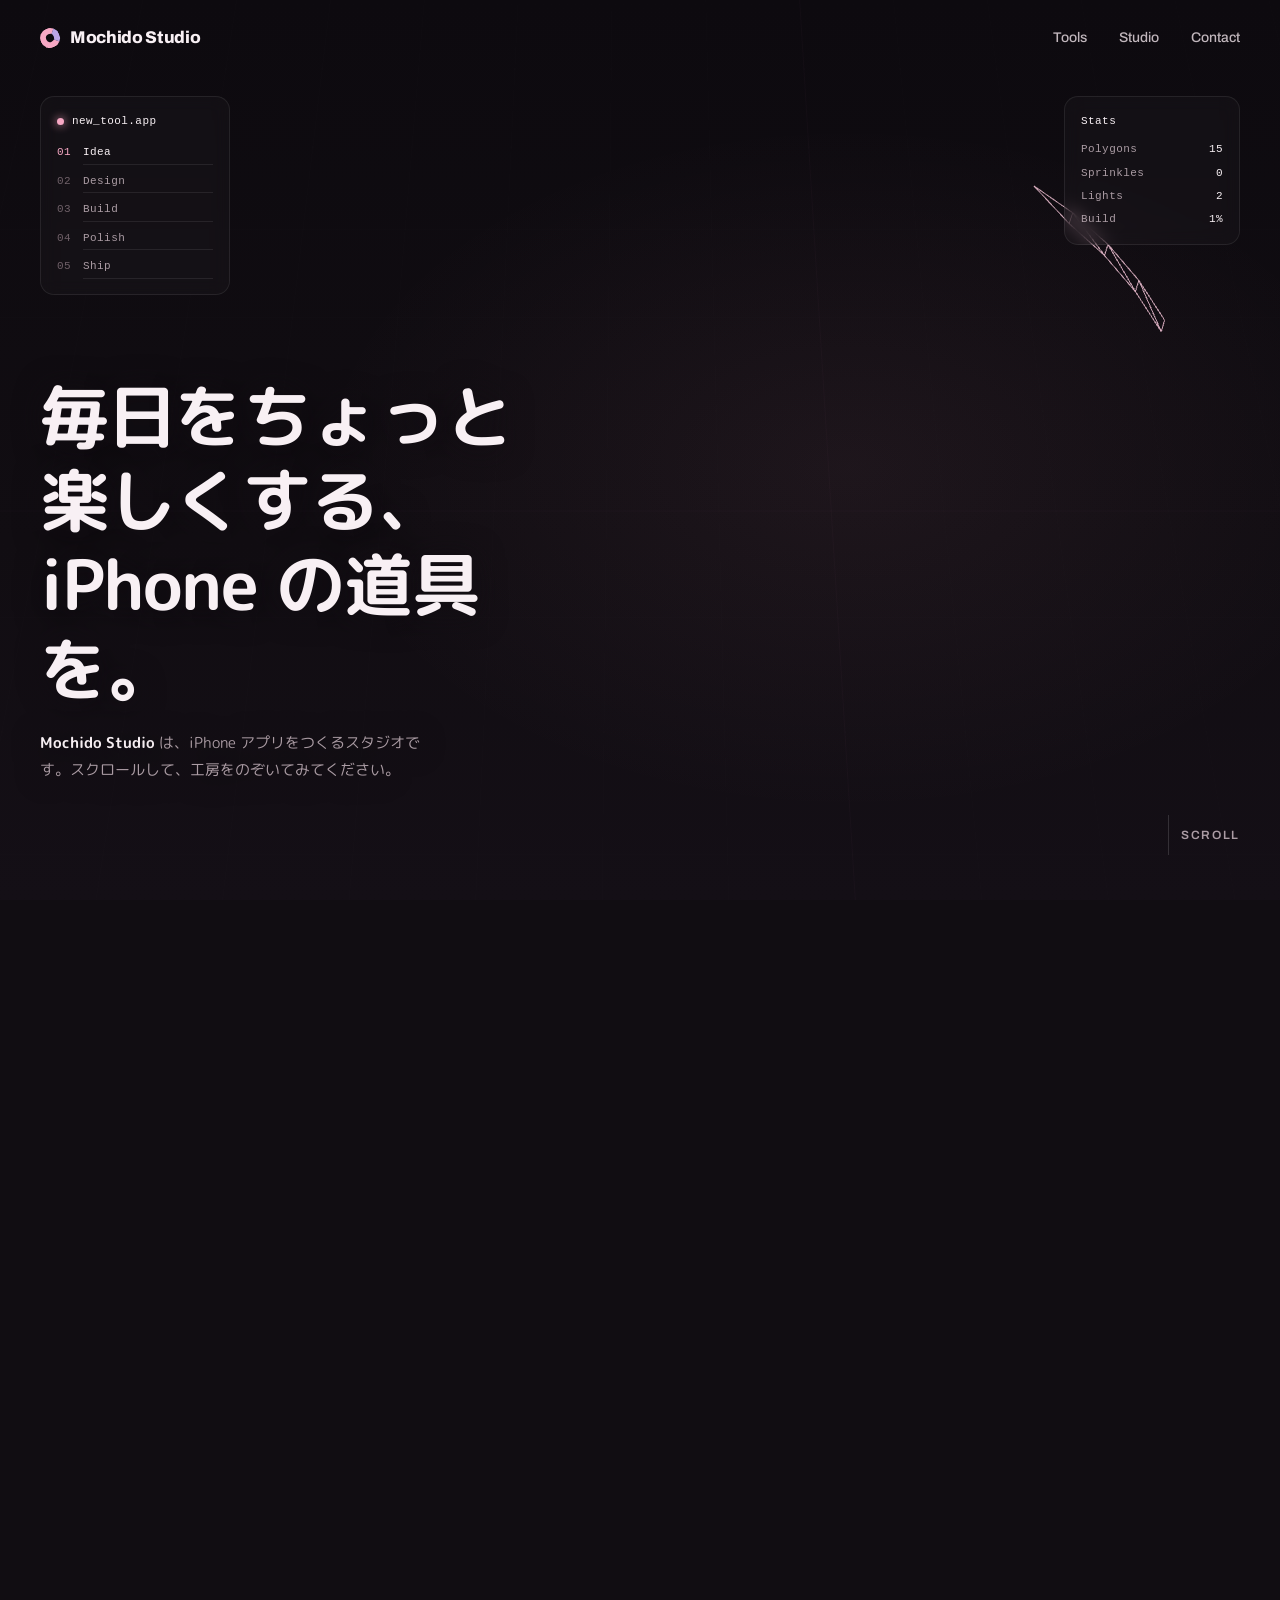
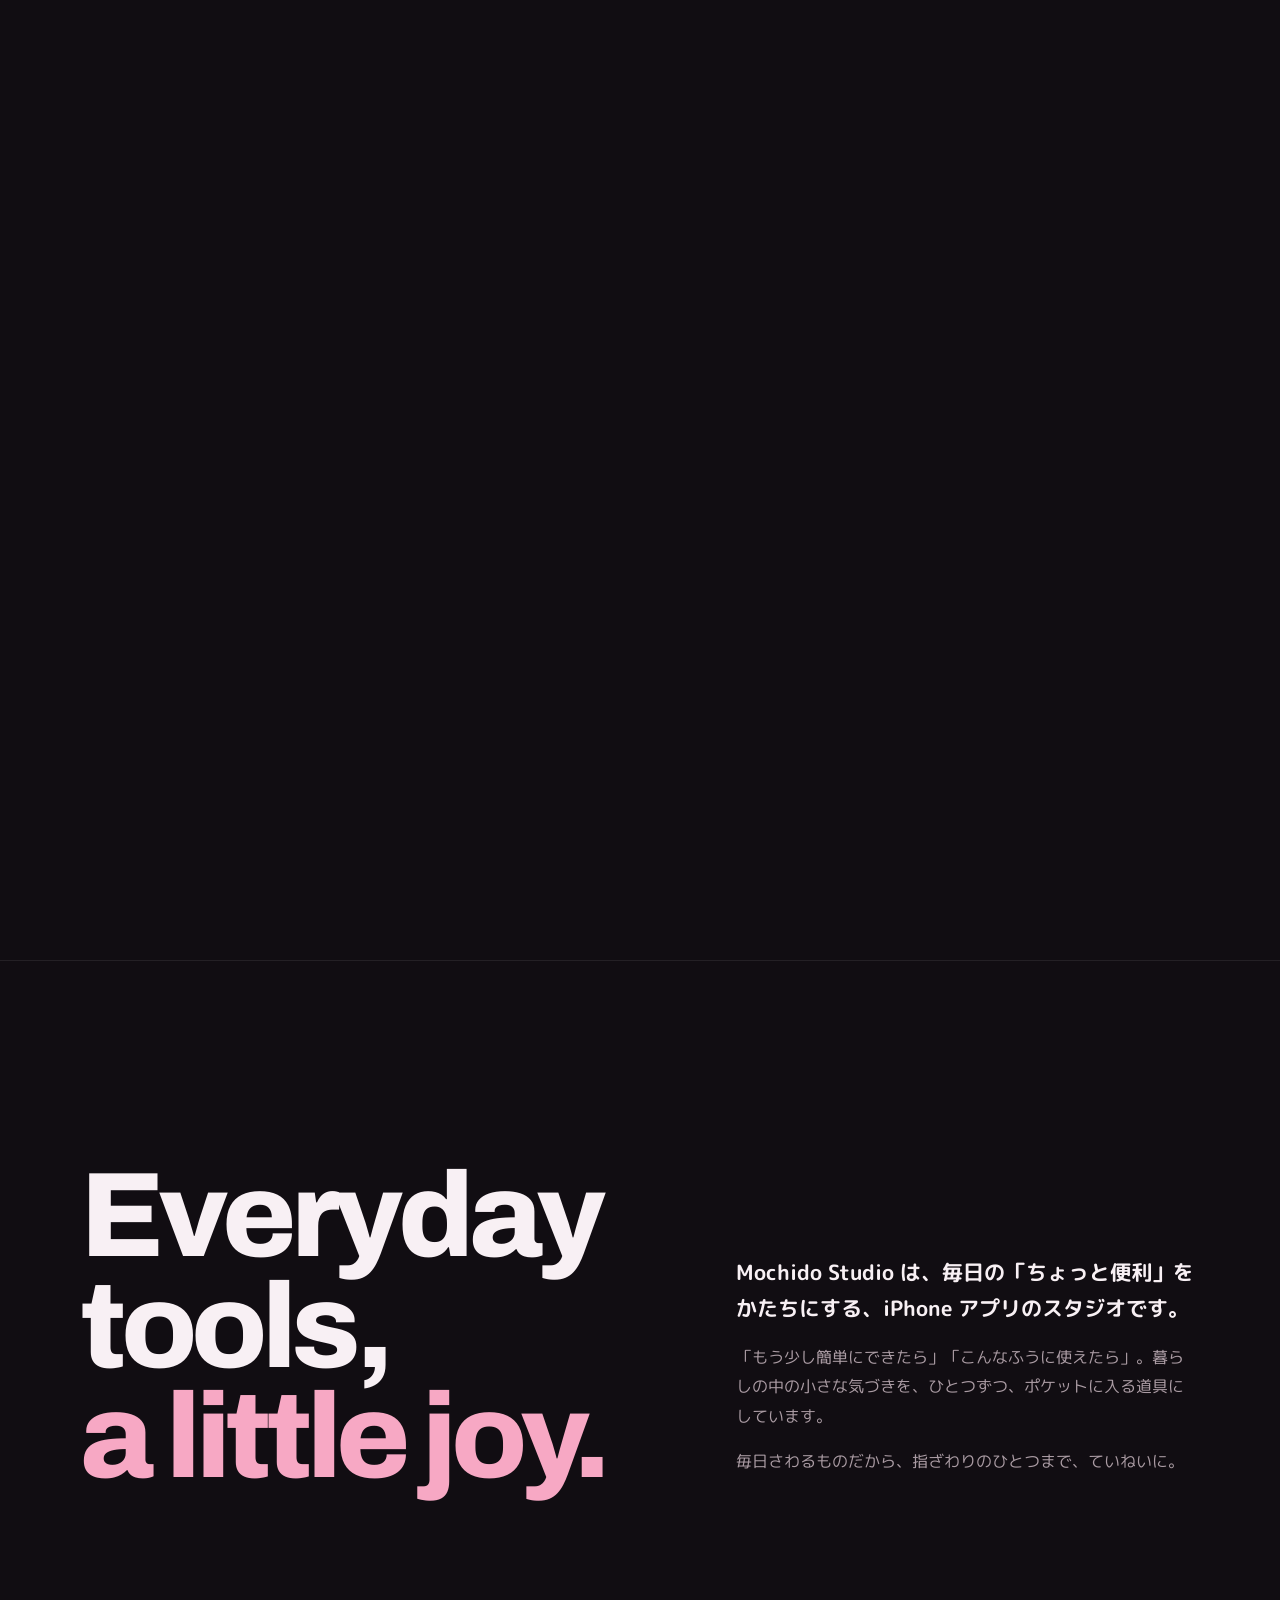
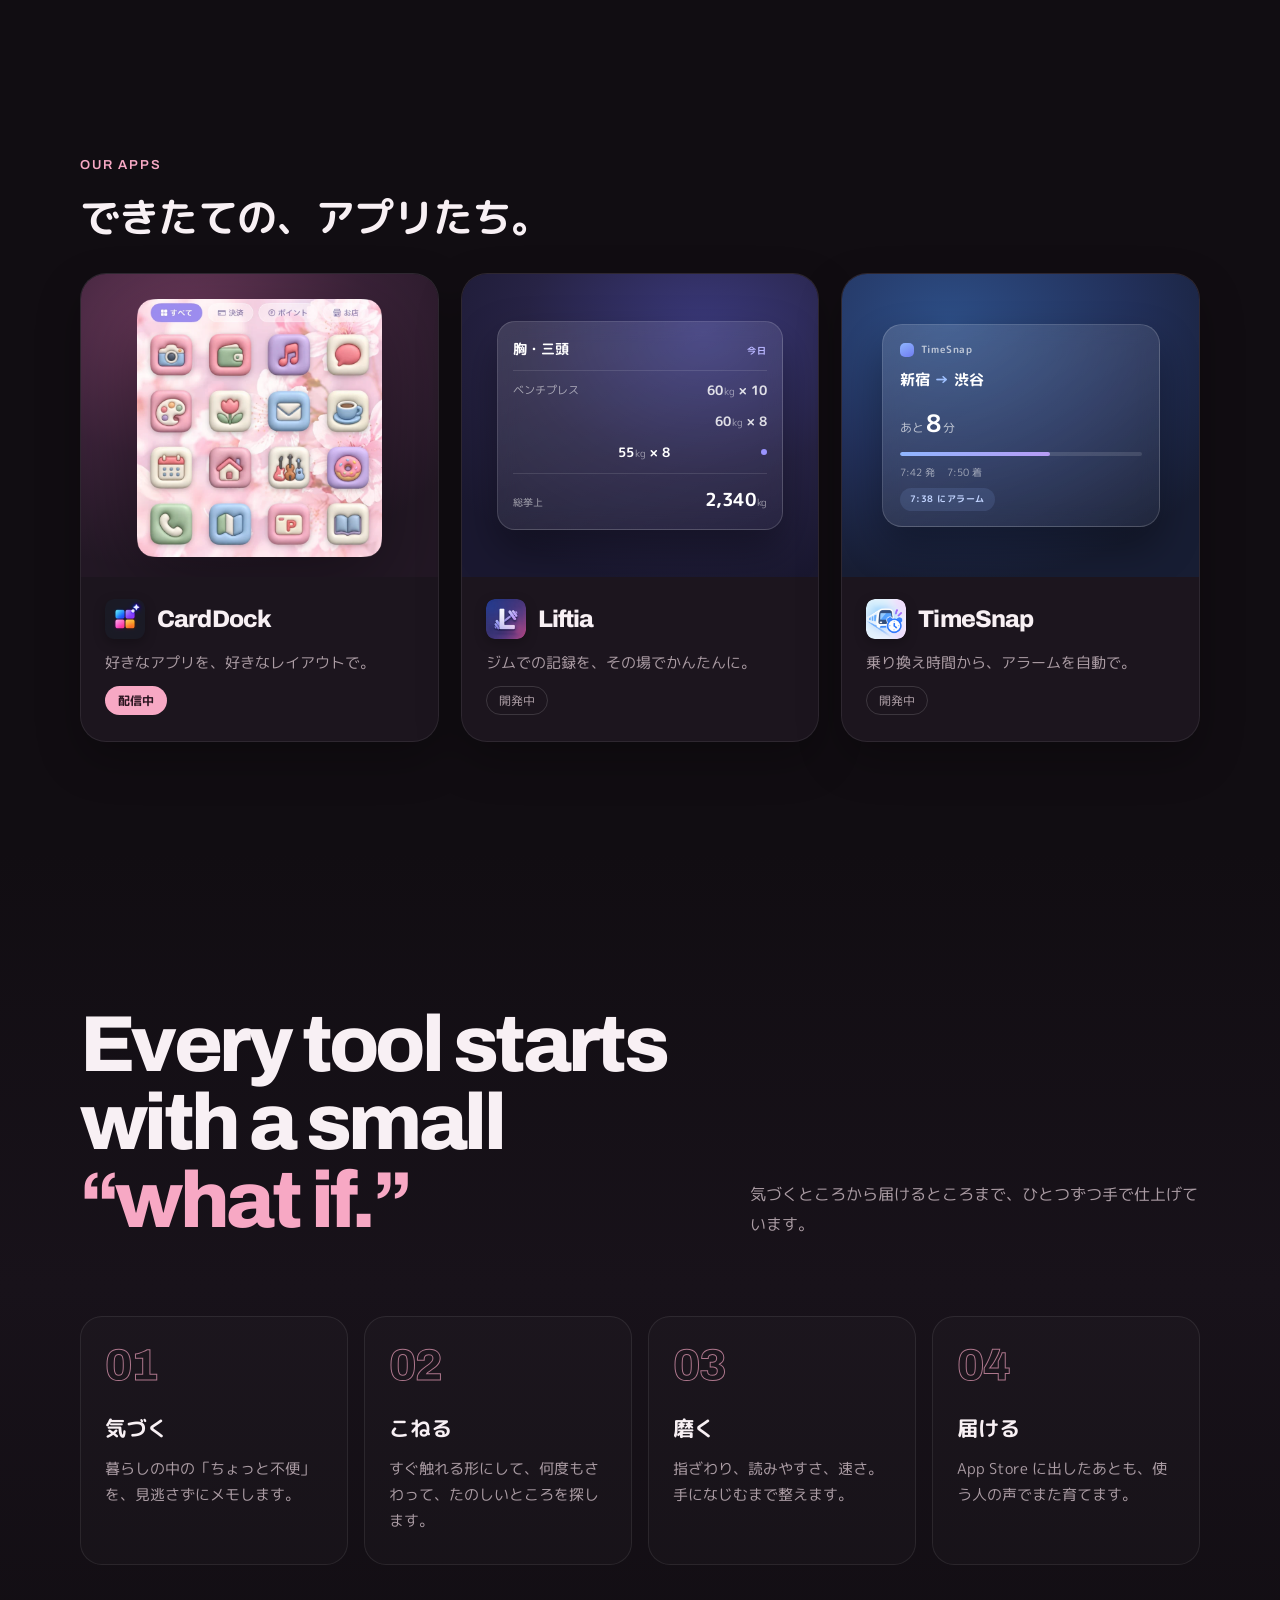
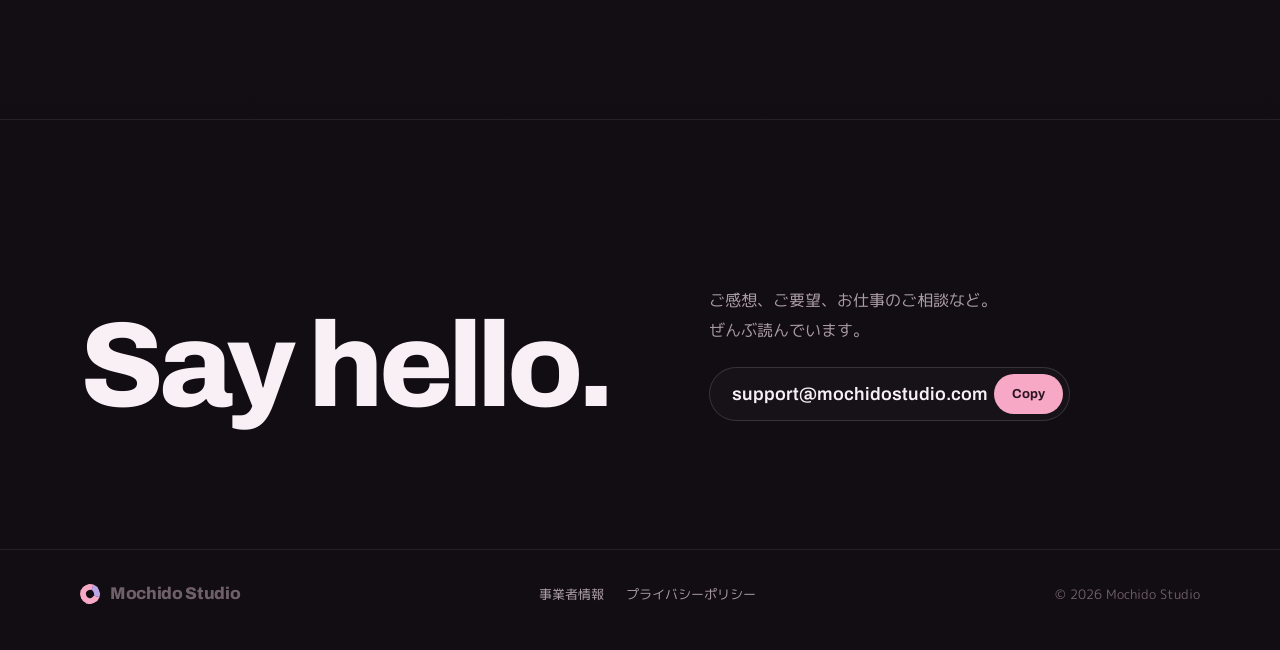
==== index.html @ 539525bc "見出しを Everyday tools, a little joy. に Co-Authored-By: Claude Opus 5.5 <noreply@anthropic.com>" ====
<!DOCTYPE html>
<html lang="ja">
<head>
<meta charset="utf-8">
<meta name="viewport" content="width=device-width, initial-scale=1, viewport-fit=cover">
<title>Mochido Studio — 毎日をちょっと楽しくする iPhone アプリ</title>
<meta name="description" content="Mochido Studio は、毎日をちょっと便利にする iPhone アプリをつくるスタジオです。">
<meta name="theme-color" content="#110d12">
<link rel="canonical" href="https://mochidostudio.com/">
<link rel="icon" href="/favicon.svg" type="image/svg+xml">
<link rel="icon" href="/favicon.ico" sizes="any">
<link rel="icon" href="/favicon-32.png" type="image/png" sizes="32x32">
<link rel="apple-touch-icon" href="/apple-touch-icon.png">
<meta property="og:type" content="website">
<meta property="og:site_name" content="Mochido Studio">
<meta property="og:locale" content="ja_JP">
<meta property="og:url" content="https://mochidostudio.com/">
<meta property="og:title" content="Mochido Studio">
<meta property="og:description" content="Mochido Studio は、毎日をちょっと便利にする iPhone アプリをつくるスタジオです。">
<meta property="og:image" content="https://mochidostudio.com/assets/og-mochido.jpg">
<meta property="og:image:width" content="1200">
<meta property="og:image:height" content="630">
<meta property="og:image:alt" content="Mochido Studio — iPhone 向けアプリケーションの開発および販売">
<meta name="twitter:card" content="summary_large_image">
<link rel="preconnect" href="https://fonts.googleapis.com">
<link rel="preconnect" href="https://fonts.gstatic.com" crossorigin>
<link rel="stylesheet" href="https://fonts.googleapis.com/css2?family=Archivo:wght@500;600;700;800;900&display=swap">
<link rel="stylesheet" href="/assets/home.css">
<script type="importmap">{ "imports": { "three": "/assets/vendor/three.module.min.js" } }</script>
</head>
<body class="home">
<a class="skip-link" href="#main">本文へスキップ</a>

<header class="site-header" id="top">
  <a class="brand" href="/"><i aria-hidden="true"></i>Mochido Studio</a>
  <nav aria-label="メインナビゲーション">
    <a href="#bench">Tools</a>
    <a href="#studio">Studio</a>
    <a href="#hello">Contact</a>
  </nav>
</header>

<main id="main">

<!-- スクロールでドーナツが出来上がっていく工房 -->
<section class="lab" aria-label="Mochido Studio の工房">
  <div class="lab-stage">
    <div class="lab-glow" aria-hidden="true"></div>
    <canvas class="lab-canvas" aria-hidden="true"></canvas>
    <div class="lab-fallback" aria-hidden="true"><span></span></div>

    <div class="hud hud-steps" aria-hidden="true">
      <p class="hud-file"><i></i>new_tool.app</p>
      <ol>
        <li><b>01</b><span>Idea</span><em></em></li>
        <li><b>02</b><span>Design</span><em></em></li>
        <li><b>03</b><span>Build</span><em></em></li>
        <li><b>04</b><span>Polish</span><em></em></li>
        <li><b>05</b><span>Ship</span><em></em></li>
      </ol>
    </div>

    <div class="hud hud-stats" aria-hidden="true">
      <p class="hud-title">Stats</p>
      <dl>
        <div><dt>Polygons</dt><dd data-stat="poly">0</dd></div>
        <div><dt>Sprinkles</dt><dd data-stat="spr">0</dd></div>
        <div><dt>Lights</dt><dd data-stat="lights">1</dd></div>
        <div><dt>Build</dt><dd data-stat="build">0%</dd></div>
      </dl>
    </div>
    <p class="lab-cue" aria-hidden="true"><i></i>Scroll</p>

    <div class="captions">
      <div class="cap cap-first is-on">
        <h1><span class="nb">毎日をちょっと</span><span class="nb">楽しくする、</span><span class="nb">iPhone の道具を。</span></h1>
        <p><strong>Mochido Studio</strong> は、iPhone アプリをつくるスタジオです。スクロールして、工房をのぞいてみてください。</p>
      </div>
      <p class="cap">ぜんぶ、<br>小さな思いつきから。</p>
      <p class="cap">かたちにして、</p>
      <p class="cap">色をのせて、</p>
      <p class="cap">さわって、<br>磨いて、</p>
      <div class="cap cap-last">
        <p>iPhone の、<br>毎日の道具に。</p>
        <div class="cap-actions">
          <a class="btn btn-primary" href="#bench">つくっているもの</a>
          <a class="btn btn-ghost" href="#studio">スタジオについて</a>
        </div>
      </div>
    </div>
  </div>
</section>

<section class="statement" id="studio" aria-labelledby="statement-title">
  <div class="wrap statement-grid">
    <h2 class="display" id="statement-title">Everyday tools,<br><em>a little joy.</em></h2>
    <div class="statement-copy">
      <p class="lede">Mochido Studio は、毎日の「ちょっと便利」をかたちにする、iPhone アプリのスタジオです。</p>
      <p>「もう少し簡単にできたら」「こんなふうに使えたら」。暮らしの中の小さな気づきを、ひとつずつ、ポケットに入る道具にしています。</p>
      <p>毎日さわるものだから、指ざわりのひとつまで、ていねいに。</p>
    </div>
  </div>
</section>

<section class="bench" id="bench" aria-labelledby="bench-title">
  <div class="wrap">
    <div class="section-head">
      <p class="kicker">Our apps</p>
      <h2 id="bench-title">できたての、アプリたち。</h2>
    </div>
  </div>
  <div class="app-rail">
    <article class="app-card is-carddock">
      <div class="app-art" aria-hidden="true"><div class="art-in">
        <img class="art-shot" src="/assets/carddock-widget.webp" width="720" height="756" alt="" loading="lazy" decoding="async">
      </div></div>
      <div class="app-meta">
        <h3 class="app-id"><img src="/assets/icons/carddock.png" width="40" height="40" alt="" class="app-mark" loading="lazy"><a href="/carddock/">CardDock</a></h3>
        <p>好きなアプリを、好きなレイアウトで。</p>
        <span class="app-status st-live">配信中</span>
      </div>
      <span class="app-peek" aria-hidden="true">View app ↗</span>
    </article>
    <article class="app-card is-liftia">
      <div class="app-art" aria-hidden="true"><div class="art-in">
        <div class="mock mock-log">
          <span class="lg-head"><b>胸・三頭</b><em>今日</em></span>
          <span class="lg-row"><i>ベンチプレス</i><b>60<small>kg</small> × 10</b></span>
          <span class="lg-row"><i>　</i><b>60<small>kg</small> × 8</b></span>
          <span class="lg-row is-now"><i>　</i><b>55<small>kg</small> × 8</b></span>
          <span class="lg-foot"><em>総挙上</em><b>2,340<small>kg</small></b></span>
        </div>
      </div></div>
      <div class="app-meta">
        <h3 class="app-id"><img src="/assets/icons/liftia.png" width="40" height="40" alt="" class="app-mark" loading="lazy">Liftia</h3>
        <p>ジムでの記録を、その場でかんたんに。</p>
        <span class="app-status">開発中</span>
      </div>
    </article>
    <article class="app-card is-timesnap">
      <div class="app-art" aria-hidden="true"><div class="art-in">
        <div class="mock mock-transit">
          <span class="sn-top"><i></i>TimeSnap</span>
          <span class="sn-route">新宿<em>→</em>渋谷</span>
          <span class="sn-eta">あと<strong>8</strong>分</span>
          <span class="sn-bar"><i></i></span>
          <span class="sn-foot"><em>7:42 発</em><em>7:50 着</em></span>
          <span class="sn-alarm">7:38 にアラーム</span>
        </div>
      </div></div>
      <div class="app-meta">
        <h3 class="app-id"><img src="/assets/icons/timesnap.png" width="40" height="40" alt="" class="app-mark" loading="lazy">TimeSnap</h3>
        <p>乗り換え時間から、アラームを自動で。</p>
        <span class="app-status">開発中</span>
      </div>
    </article>
  </div>
</section>

<section class="process" aria-labelledby="process-title">
  <div class="wrap">
    <div class="process-head">
      <h2 class="display display-sm" id="process-title">Every tool starts<br>with a small <em>“what if.”</em></h2>
      <p>気づくところから届けるところまで、ひとつずつ手で仕上げています。</p>
    </div>
    <ol class="steps">
      <li><b>01</b><h3>気づく</h3><p>暮らしの中の「ちょっと不便」を、見逃さずにメモします。</p></li>
      <li><b>02</b><h3>こねる</h3><p>すぐ触れる形にして、何度もさわって、たのしいところを探します。</p></li>
      <li><b>03</b><h3>磨く</h3><p>指ざわり、読みやすさ、速さ。手になじむまで整えます。</p></li>
      <li><b>04</b><h3>届ける</h3><p>App Store に出したあとも、使う人の声でまた育てます。</p></li>
    </ol>
  </div>
</section>

<section class="hello" id="hello" aria-labelledby="hello-title">
  <div class="wrap hello-grid">
    <h2 class="display" id="hello-title">Say hello.</h2>
    <div class="hello-copy">
      <p>ご感想、ご要望、お仕事のご相談など。<br>ぜんぶ読んでいます。</p>
      <div class="mail">
        <a href="mailto:support@mochidostudio.com">support@mochidostudio.com</a>
        <button type="button" class="copy" data-copy="support@mochidostudio.com">Copy</button>
      </div>
    </div>
  </div>
</section>

</main>

<footer class="site-footer">
  <div class="wrap footer-row">
    <a class="brand" href="/"><i aria-hidden="true"></i>Mochido Studio</a>
    <div class="footer-links"><a href="/business/">事業者情報</a><a href="/privacy.html">プライバシーポリシー</a></div>
    <p>&copy; 2026 Mochido Studio</p>
  </div>
</footer>

<script type="module" src="/assets/home.js"></script>
<script>
document.querySelectorAll('[data-copy]').forEach(function (b) {
  b.addEventListener('click', function () {
    var t = b.getAttribute('data-copy');
    (navigator.clipboard ? navigator.clipboard.writeText(t) : Promise.reject()).then(function () {
      b.textContent = 'Copied'; setTimeout(function () { b.textContent = 'Copy'; }, 1600);
    }, function () {});
  });
});
(function () {
  var h = document.querySelector('.site-header');
  var on = function () { h.classList.toggle('is-scrolled', window.scrollY > 24); };
  window.addEventListener('scroll', on, { passive: true }); on();
})();
</script>
</body>
</html>
---- assets/home.css ----
@font-face { font-family: "M PLUS Rounded 1c"; src: url("/assets/fonts/RoundedMplus1c-Regular.woff2") format("woff2"); font-weight: 400; font-display: swap; }
@font-face { font-family: "M PLUS Rounded 1c"; src: url("/assets/fonts/RoundedMplus1c-Bold.woff2") format("woff2"); font-weight: 700; font-display: swap; }

:root {
  color-scheme: dark;
  --bg: #110d12; --bg-2: #18121a; --ink: #f8f0f4; --sub: #ab9ca4; --dim: #6f6068;
  --line: #ffffff14; --line-2: #ffffff24;
  --pink: #f7a8c4; --pink-ink: #2a1520; --lilac: #bba5e6; --butter: #ffd98a; --mint: #9fe0c8;
  --en: "Archivo", "M PLUS Rounded 1c", system-ui, sans-serif;
  --jp: "M PLUS Rounded 1c", -apple-system, "Hiragino Sans", sans-serif;
  --mono: ui-monospace, "SF Mono", Menlo, monospace;
  --gutter: clamp(16px, 4vw, 40px);
}
* { box-sizing: border-box; }
html { -webkit-text-size-adjust: 100%; }
body { margin: 0; background: var(--bg); color: var(--ink); font-family: var(--jp); font-size: 16px; line-height: 1.85; overflow-x: hidden; }
img { display: block; max-width: 100%; height: auto; }
a { color: inherit; }
::selection { background: var(--pink); color: var(--pink-ink); }
.wrap { max-width: 1200px; margin-inline: auto; padding-inline: var(--gutter); }
.skip-link { position: absolute; left: 12px; top: 8px; z-index: 50; padding: 8px 16px; background: var(--ink); color: var(--bg); transform: translateY(-200%); }
.skip-link:focus { transform: none; }

/* ---------- header ---------- */
.site-header { position: fixed; inset: 0 0 auto; z-index: 20; display: flex; align-items: center; justify-content: space-between; padding: 22px var(--gutter); transition: background .3s, backdrop-filter .3s, border-color .3s; border-bottom: 1px solid transparent; }
.site-header.is-scrolled { background: #110d12b8; -webkit-backdrop-filter: blur(14px) saturate(1.3); backdrop-filter: blur(14px) saturate(1.3); border-color: var(--line); padding-block: 14px; }
.brand { display: inline-flex; align-items: center; gap: 10px; font-family: var(--en); font-weight: 800; font-size: 17px; letter-spacing: -.02em; text-decoration: none; }
.brand i { width: 20px; height: 20px; border-radius: 50%; border: 6px solid var(--pink); border-right-color: var(--lilac); transform: rotate(-25deg); }
.site-header nav { display: flex; gap: clamp(18px, 3vw, 32px); font-family: var(--en); font-size: 14px; font-weight: 500; }
.site-header nav a { text-decoration: none; color: #e9dde3; opacity: .82; transition: opacity .2s; }
.site-header nav a:hover { opacity: 1; }

/* ---------- lab (scroll story) ---------- */
.lab { position: relative; height: 640vh; }
.lab-stage { position: sticky; top: 0; height: 100vh; height: 100svh; overflow: hidden; }
.lab-glow { position: absolute; inset: 0; background:
  radial-gradient(60% 55% at var(--gx, 62%) var(--gy, 52%), rgb(247 168 196 / calc(.06 + var(--glow, 0) * .16)), transparent 70%),
  radial-gradient(40% 40% at 80% 20%, rgb(187 165 230 / calc(var(--glow, 0) * .12)), transparent 70%),
  linear-gradient(180deg, #0d0a0f 0%, var(--bg) 60%, #140f16 100%); }
.lab-canvas { position: absolute; inset: 0; width: 100%; height: 100%; display: block; }
.lab-fallback { display: none; }
.no-webgl .lab-canvas { display: none; }
.no-webgl .lab-fallback { display: grid; place-items: center; position: absolute; inset: 0; }
.no-webgl .lab-fallback span { width: min(46vw, 320px); aspect-ratio: 1; border-radius: 50%; border: min(13vw, 92px) solid var(--pink); box-shadow: inset 0 0 0 2px #fff3, 0 30px 80px #f7a8c433; }

.hud { position: absolute; z-index: 3; font-family: var(--mono); font-size: 11px; letter-spacing: .04em; color: var(--sub); pointer-events: none; }
.hud-steps { top: 96px; left: var(--gutter); width: 190px; padding: 14px 16px; border: 1px solid var(--line); border-radius: 14px; background: #ffffff06; -webkit-backdrop-filter: blur(8px); backdrop-filter: blur(8px); }
.hud-file { margin: 0 0 10px; color: var(--ink); display: flex; align-items: center; gap: 8px; }
.hud-file i { width: 7px; height: 7px; border-radius: 50%; background: var(--pink); box-shadow: 0 0 10px var(--pink); animation: blink 2.4s infinite; }
@keyframes blink { 50% { opacity: .35; } }
.hud-steps ol { list-style: none; margin: 0; padding: 0; display: grid; gap: 4px; }
.hud-steps li { position: relative; display: grid; grid-template-columns: 26px 1fr; padding: 3px 0 5px; line-height: 1.5; transition: color .3s; }
.hud-steps li b { font-weight: 500; color: var(--dim); transition: color .3s; }
.hud-steps li em { position: absolute; left: 26px; right: 0; bottom: 1px; height: 1px; background: var(--line); overflow: hidden; }
.hud-steps li em::after { content: ""; position: absolute; inset: 0; background: var(--pink); transform-origin: left; transform: scaleX(var(--fill, 0)); }
.hud-steps li.is-on { color: var(--ink); }
.hud-steps li.is-on b { color: var(--pink); }
.hud-steps li.is-done { color: #d9ccd3; }
.hud-stats { top: 96px; right: var(--gutter); width: 176px; padding: 14px 16px; border: 1px solid var(--line); border-radius: 14px; background: #ffffff06; -webkit-backdrop-filter: blur(8px); backdrop-filter: blur(8px); }
.hud-title { margin: 0 0 8px; color: var(--ink); }
.hud-stats dl { margin: 0; display: grid; gap: 3px; }
.hud-stats dl div { display: flex; justify-content: space-between; }
.hud-stats dd { margin: 0; color: var(--ink); font-variant-numeric: tabular-nums; }

.lab-intro { position: absolute; z-index: 3; left: var(--gutter); bottom: clamp(24px, 5vh, 48px); max-width: 360px; margin: 0; color: var(--sub); font-size: 15px; line-height: 1.8; opacity: var(--intro, 1); transform: translateY(calc((1 - var(--intro, 1)) * 12px)); }
.lab-intro p { margin: 0; }
.lab-intro strong { color: var(--ink); font-weight: 700; }
.lab-cue { position: absolute; z-index: 3; right: var(--gutter); bottom: clamp(24px, 5vh, 48px); margin: 0; display: flex; align-items: center; gap: 12px; font-family: var(--en); font-size: 12px; font-weight: 600; letter-spacing: .14em; text-transform: uppercase; color: var(--sub); opacity: var(--intro, 1); }
.lab-cue i { position: relative; width: 1px; height: 40px; background: var(--line-2); overflow: hidden; }
.lab-cue i::after { content: ""; position: absolute; left: 0; top: -40%; width: 1px; height: 40%; background: var(--pink); animation: cue 1.8s ease-in-out infinite; }
@keyframes cue { to { top: 100%; } }

.captions { position: absolute; z-index: 3; left: var(--gutter); bottom: clamp(56px, 13vh, 130px); width: min(620px, calc(100% - 2 * var(--gutter))); pointer-events: none; }
.cap { position: absolute; left: 0; bottom: 0; margin: 0; font-weight: 700; font-size: clamp(34px, 5.4vw, 72px); line-height: 1.22; letter-spacing: -.02em; text-shadow: 0 2px 30px #110d12; opacity: 0; transform: translateY(26px); transition: opacity .55s ease, transform .7s cubic-bezier(.2, .8, .2, 1); }
.cap.is-on { opacity: 1; transform: none; }
.cap-last { pointer-events: auto; }
.cap-first { max-width: 560px; }
.cap-first h1 { margin: 0 0 18px; font-size: inherit; line-height: inherit; letter-spacing: inherit; }
.cap-first .nb { display: inline-block; }
.cap-first p { margin: 0; max-width: 400px; font-size: 15px; font-weight: 400; line-height: 1.8; letter-spacing: 0; color: var(--sub); }
.cap-first p strong { color: var(--ink); }
.cap-last p { margin: 0; background: linear-gradient(100deg, #fff 10%, var(--pink) 55%, var(--lilac) 95%); -webkit-background-clip: text; background-clip: text; color: transparent; text-shadow: none; }
.cap-actions { display: flex; flex-wrap: wrap; gap: 12px; margin-top: 26px; }
.cap:not(.is-on) .cap-actions { visibility: hidden; transition: visibility 0s .5s; }

.btn { display: inline-flex; align-items: center; justify-content: center; min-height: 48px; padding: 12px 24px; border-radius: 999px; font-size: 15px; font-weight: 700; text-decoration: none; text-shadow: none; transition: transform .2s, box-shadow .2s, background .2s; }
.btn:hover { transform: translateY(-2px); }
.btn-primary { background: var(--pink); color: var(--pink-ink); box-shadow: 0 10px 30px #f7a8c433; }
.btn-ghost { border: 1px solid var(--line-2); color: var(--ink); background: #ffffff08; }
.btn-ghost:hover { background: #ffffff12; }

/* ---------- sections ---------- */
.kicker { margin: 0 0 14px; font-family: var(--en); font-size: 13px; font-weight: 600; letter-spacing: .14em; text-transform: uppercase; color: var(--pink); }
.display { margin: 0; font-family: var(--en); font-weight: 800; font-size: clamp(54px, 9.4vw, 140px); line-height: .92; letter-spacing: -.045em; }
.display em { font-style: normal; color: var(--pink); }
.display-sm { font-size: clamp(40px, 6.2vw, 88px); line-height: .98; }

.statement { padding: clamp(110px, 16vw, 200px) 0 clamp(90px, 12vw, 150px); border-top: 1px solid var(--line); }
.statement-grid { display: grid; grid-template-columns: 1.25fr 1fr; gap: clamp(32px, 6vw, 80px); align-items: end; }
.statement-copy { color: var(--sub); font-size: 16px; }
.statement-copy p { margin: 0 0 16px; }
.statement-copy .lede { color: var(--ink); font-size: clamp(18px, 1.7vw, 21px); font-weight: 700; line-height: 1.7; }

.bench { padding: clamp(60px, 9vw, 110px) 0; }
.section-head { margin-bottom: 30px; }
.section-head h2 { margin: 0; font-size: clamp(26px, 3.2vw, 40px); line-height: 1.3; letter-spacing: -.02em; }

.app-rail { max-width: 1200px; margin-inline: auto; padding-left: var(--gutter); padding-right: var(--gutter); display: grid; grid-template-columns: repeat(3, 1fr); gap: 22px; }
.app-card { position: relative; display: flex; flex-direction: column; overflow: hidden; background: #1c151e; border: 1px solid var(--line); border-radius: 26px; box-shadow: 0 18px 44px #00000040; transition: transform .25s cubic-bezier(.22, .7, .2, 1), border-color .25s, box-shadow .25s; }
.app-card:has(a):hover { transform: translateY(-4px); border-color: #f7a8c455; box-shadow: 0 26px 58px #00000059; }
.app-card:focus-within { outline: 3px solid var(--pink); outline-offset: -3px; }
.app-art { position: relative; aspect-ratio: 4 / 3.4; overflow: hidden; }
.art-in { position: absolute; inset: 0; display: grid; place-items: center; transition: transform .3s cubic-bezier(.22, .7, .2, 1); }
.app-card:has(a):hover .art-in { transform: scale(1.03); }
.art-shot { width: auto; height: 84%; max-width: 82%; object-fit: contain; filter: drop-shadow(0 20px 38px #00000059); }
.is-carddock .app-art { background: radial-gradient(92% 82% at 30% 16%, #6d3a5c 0%, #3a2238 56%, #231825 100%); }
.is-liftia .app-art { background: radial-gradient(90% 84% at 68% 20%, #3b3a7d 0%, #272345 56%, #1a1830 100%); }
.is-timesnap .app-art { background: radial-gradient(92% 86% at 30% 16%, #2d4e86 0%, #22305a 56%, #171d33 100%); }
.app-meta { display: flex; flex-direction: column; align-items: flex-start; gap: 10px; flex: 1; padding: 22px 24px 26px; }
.app-id { display: flex; align-items: center; gap: 12px; margin: 0; font-family: var(--en); font-size: 24px; font-weight: 800; letter-spacing: -.035em; line-height: 1.2; }
.app-id a { color: inherit; text-decoration: none; }
.app-id a::after { content: ""; position: absolute; inset: 0; z-index: 3; }
.app-id a:focus-visible { outline: none; }
.app-mark { width: 40px; height: 40px; flex: none; border-radius: 22.37%; box-shadow: 0 4px 12px #00000040; }
.app-meta > p { margin: 0; flex: 1; color: var(--sub); font-size: 15px; line-height: 1.8; }
.app-status { padding: 4px 12px; border-radius: 999px; border: 1px solid var(--line-2); font-size: 12px; color: var(--sub); line-height: 1.6; }
.app-status.st-live { background: var(--pink); color: var(--pink-ink); border-color: transparent; font-weight: 700; }
.app-peek { position: absolute; top: 14px; right: 14px; z-index: 4; pointer-events: none; padding: 5px 11px; border-radius: 99px; font: 700 11px var(--en); letter-spacing: .03em; color: #fff; background: #ffffff1f; border: 1px solid #ffffff2e; -webkit-backdrop-filter: blur(10px); backdrop-filter: blur(10px); opacity: 0; transform: translateY(-4px); transition: opacity .22s, transform .22s; }
.app-card:hover .app-peek, .app-card:focus-within .app-peek { opacity: 1; transform: none; }
.mock-log { width: 80%; padding: 14px 15px 13px; border-radius: 18px; display: grid; gap: 7px; background: linear-gradient(155deg, #ffffff20, #ffffff09); border: 1px solid #ffffff26; box-shadow: 0 20px 42px #00000059; -webkit-backdrop-filter: blur(10px); backdrop-filter: blur(10px); }
.lg-head { display: flex; align-items: baseline; justify-content: space-between; gap: 8px; padding-bottom: 8px; border-bottom: 1px solid #ffffff1c; }
.lg-head b { font-size: 14px; color: #fff; }
.lg-head em { font-style: normal; font-size: 9px; font-weight: 700; letter-spacing: .1em; color: #b9b6ff; }
.lg-row { display: flex; align-items: center; justify-content: space-between; gap: 10px; }
.lg-row i { font-style: normal; font-size: 11px; color: #ffffff8f; white-space: nowrap; }
.lg-row b { font-size: 13px; color: #ffffffd6; }
.lg-row small, .lg-foot small { font-size: 10px; font-weight: 400; color: #ffffff87; margin-left: 1px; }
.lg-row.is-now b { color: #fff; }
.lg-row.is-now::after { content: ""; width: 6px; height: 6px; border-radius: 50%; background: #9a94ff; flex: none; margin-left: -4px; }
.lg-foot { display: flex; align-items: baseline; justify-content: space-between; gap: 8px; margin-top: 2px; padding-top: 9px; border-top: 1px solid #ffffff1c; }
.lg-foot em { font-style: normal; font-size: 10px; color: #ffffff8f; }
.lg-foot b { font-size: 18px; color: #fff; letter-spacing: -.035em; }
.mock-transit { width: 78%; padding: 15px 17px; border-radius: 20px; display: grid; gap: 7px; justify-items: start; background: linear-gradient(150deg, #ffffff24, #ffffff0b); border: 1px solid #ffffff28; box-shadow: 0 20px 42px #00000055; -webkit-backdrop-filter: blur(10px); backdrop-filter: blur(10px); }
.sn-top { display: flex; align-items: center; gap: 7px; font-size: 10px; font-weight: 700; letter-spacing: .08em; color: #ffffffa3; }
.sn-top i { width: 14px; height: 14px; border-radius: 5px; background: linear-gradient(150deg, #8fb6ff, #6f7cf0); }
.sn-route { font-size: 15px; font-weight: 700; color: #fff; }
.sn-route em { font-style: normal; color: #9fc0ff; margin-inline: .3em; }
.sn-eta { font-size: 12px; color: #ffffffab; }
.sn-eta strong { font-size: 24px; letter-spacing: -.045em; color: #fff; margin-inline: .12em; }
.sn-bar { width: 100%; height: 4px; border-radius: 99px; background: #ffffff1f; overflow: hidden; }
.sn-bar i { display: block; width: 62%; height: 100%; border-radius: 99px; background: linear-gradient(90deg, #8fb6ff, #b79cf5); }
.sn-foot { display: flex; gap: 12px; }
.sn-foot em { font-style: normal; font-size: 10px; color: #ffffff8c; }
.sn-alarm { font-size: 9px; font-weight: 700; letter-spacing: .06em; color: #c2d4ff; background: #8fb6ff22; border-radius: 99px; padding: 3px 10px; }

.process { padding: clamp(90px, 12vw, 160px) 0; background: linear-gradient(180deg, var(--bg) 0%, var(--bg-2) 50%, var(--bg) 100%); }
.process-head { display: grid; grid-template-columns: 1.4fr 1fr; gap: 40px; align-items: end; margin-bottom: clamp(48px, 6vw, 80px); }
.process-head p { margin: 0; color: var(--sub); }
.steps { list-style: none; margin: 0; padding: 0; display: grid; grid-template-columns: repeat(4, 1fr); gap: 16px; }
.steps li { padding: 26px 24px 30px; border: 1px solid var(--line); border-radius: 22px; background: #ffffff05; transition: border-color .3s, transform .3s; }
.steps li:hover { border-color: #f7a8c455; transform: translateY(-4px); }
.steps b { display: block; font-family: var(--en); font-weight: 800; font-size: 44px; line-height: 1; letter-spacing: -.04em; color: transparent; -webkit-text-stroke: 1px #f7a8c4aa; }
.steps h3 { margin: 22px 0 8px; font-size: 21px; }
.steps p { margin: 0; color: var(--sub); font-size: 14.5px; line-height: 1.8; }

.hello { padding: clamp(100px, 13vw, 170px) 0 clamp(80px, 10vw, 130px); border-top: 1px solid var(--line); }
.hello-grid { display: grid; grid-template-columns: 1.2fr 1fr; gap: 40px; align-items: end; }
.hello-copy p { margin: 0 0 22px; color: var(--sub); }
.mail { display: inline-flex; align-items: center; gap: 6px; padding: 6px 6px 6px 22px; border: 1px solid var(--line-2); border-radius: 999px; background: #ffffff06; max-width: 100%; }
.mail a { font-family: var(--en); font-weight: 600; font-size: clamp(15px, 1.6vw, 18px); text-decoration: none; overflow-wrap: anywhere; }
.mail a:hover { color: var(--pink); }
.copy { flex-shrink: 0; min-height: 40px; padding: 0 18px; border: 0; border-radius: 999px; background: var(--pink); color: var(--pink-ink); font: 700 13px var(--en); cursor: pointer; }

.site-footer { border-top: 1px solid var(--line); padding: 28px 0 40px; color: var(--dim); font-size: 13px; }
.footer-row { display: flex; align-items: center; justify-content: space-between; gap: 18px; flex-wrap: wrap; }
.footer-row p { margin: 0; }
.footer-links { display: flex; gap: 22px; }
.footer-links a { color: var(--sub); text-decoration: none; }
.footer-links a:hover { color: var(--ink); }

/* ---------- small screens ---------- */
@media (max-width: 900px) {
  .statement-grid, .process-head, .hello-grid { grid-template-columns: 1fr; }
  .steps { grid-template-columns: 1fr 1fr; }
  .hud-stats { display: none; }
  .app-rail { display: flex; gap: 14px; overflow-x: auto; scroll-snap-type: x mandatory; scroll-padding-inline: var(--gutter); padding-bottom: 6px; scrollbar-width: none; }
  .app-rail::-webkit-scrollbar { display: none; }
  .app-card { flex: 0 0 min(340px, 82%); scroll-snap-align: start; }
}
@media (max-width: 640px) {
  .site-header nav { gap: 16px; font-size: 13px; }
  .hud-steps { top: 74px; width: auto; right: var(--gutter); padding: 10px 12px; }
  .hud-file { margin-bottom: 8px; }
  .hud-steps ol { grid-template-columns: repeat(5, 1fr); gap: 6px; }
  .hud-steps li { grid-template-columns: 1fr; padding-bottom: 6px; }
  .hud-steps li span { display: none; }
  .hud-steps li em { left: 0; }
  .captions { bottom: 92px; }
  .cap { font-size: clamp(30px, 9vw, 44px); }
  .cap-first p { font-size: 13.5px; padding-right: 72px; }
  .steps { grid-template-columns: 1fr; }
}
@media (prefers-reduced-motion: reduce) {
  .cap, .btn, .tool-icon, .steps li { transition: none; }
  .lab-cue i::after, .hud-file i { animation: none; }
}
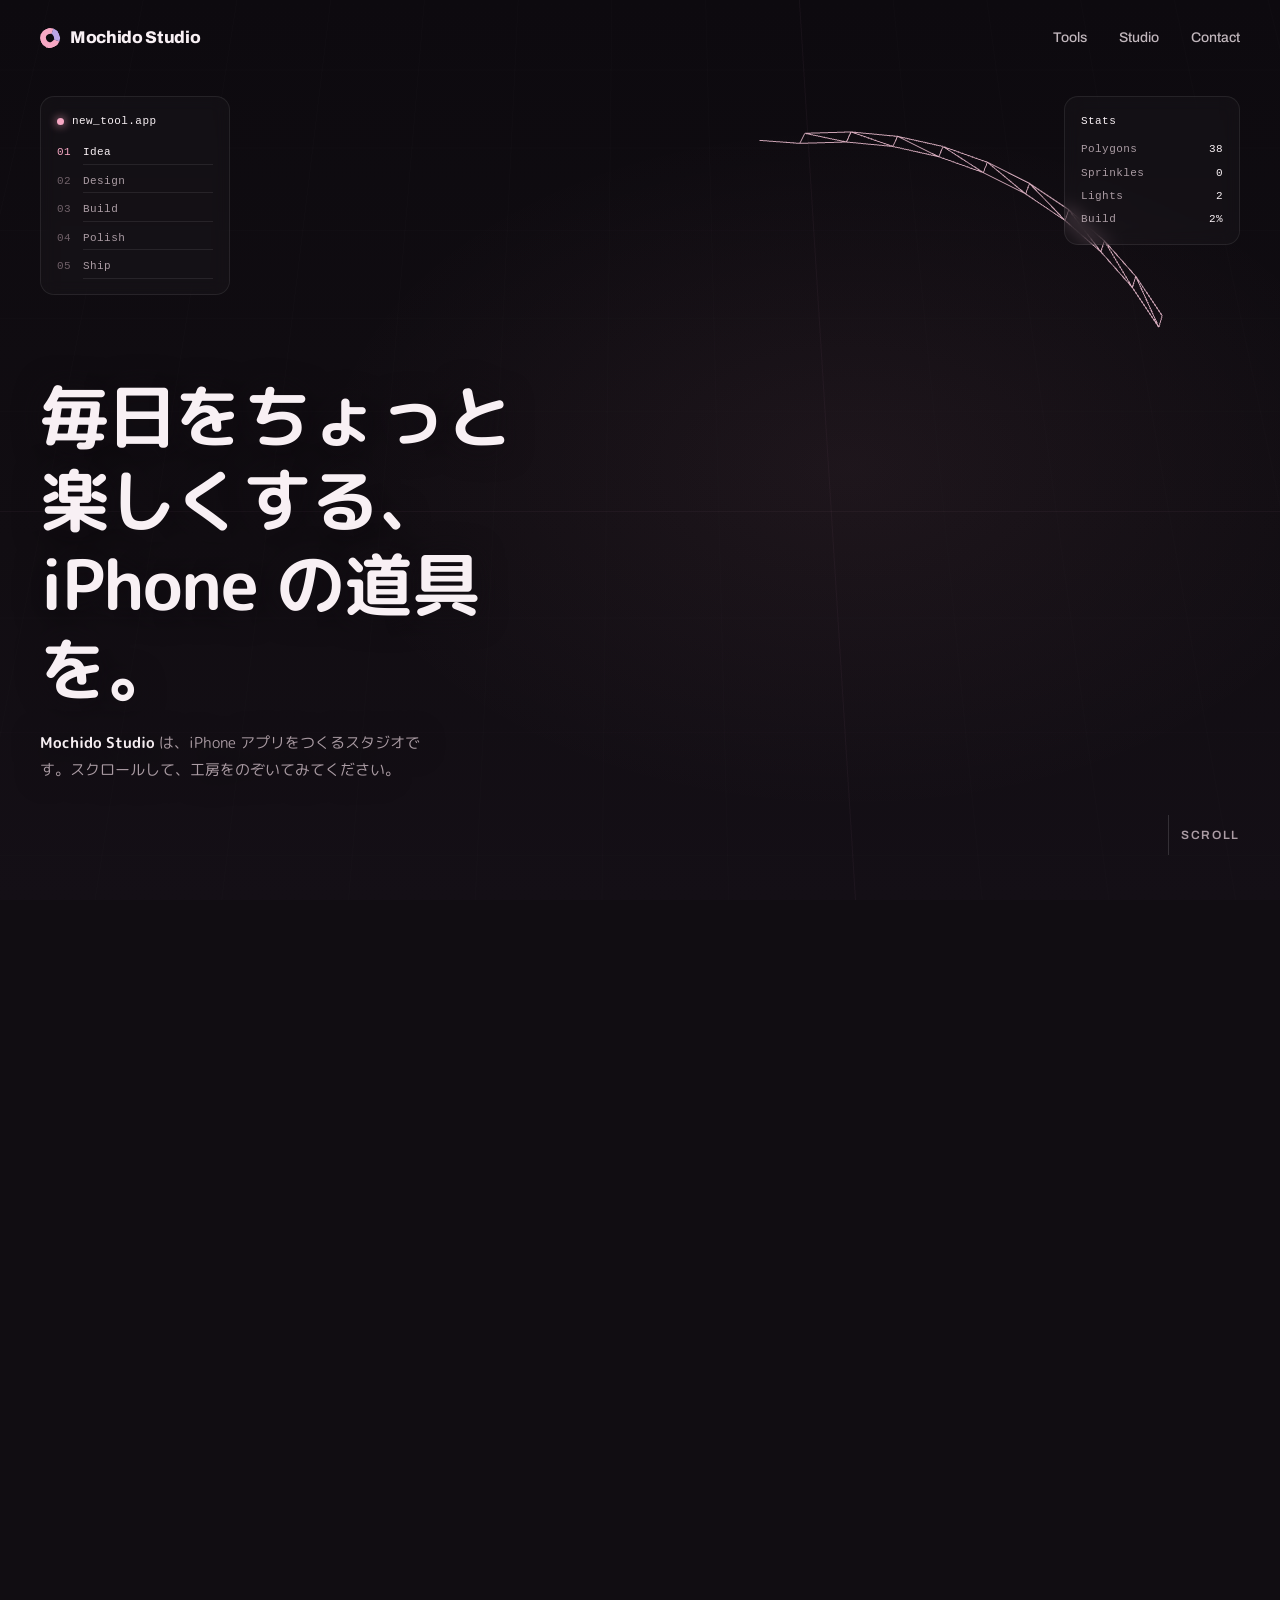
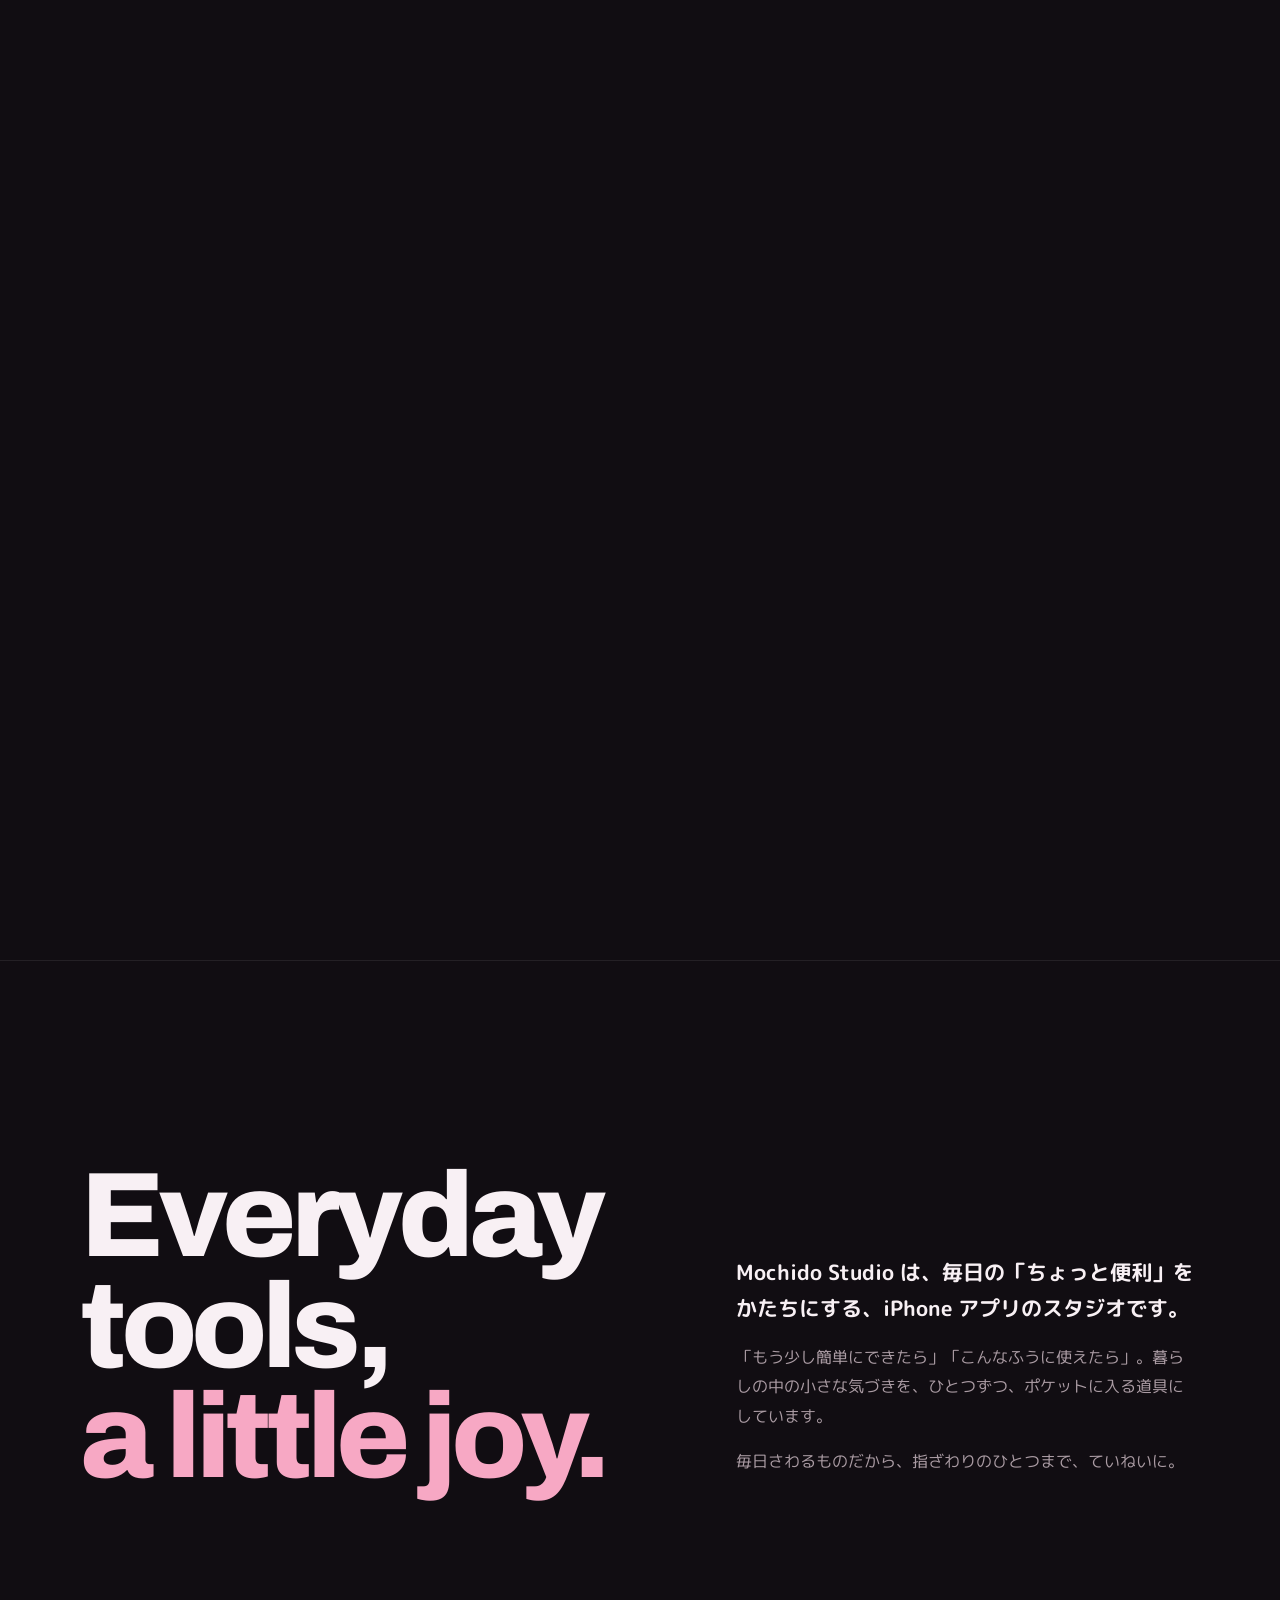
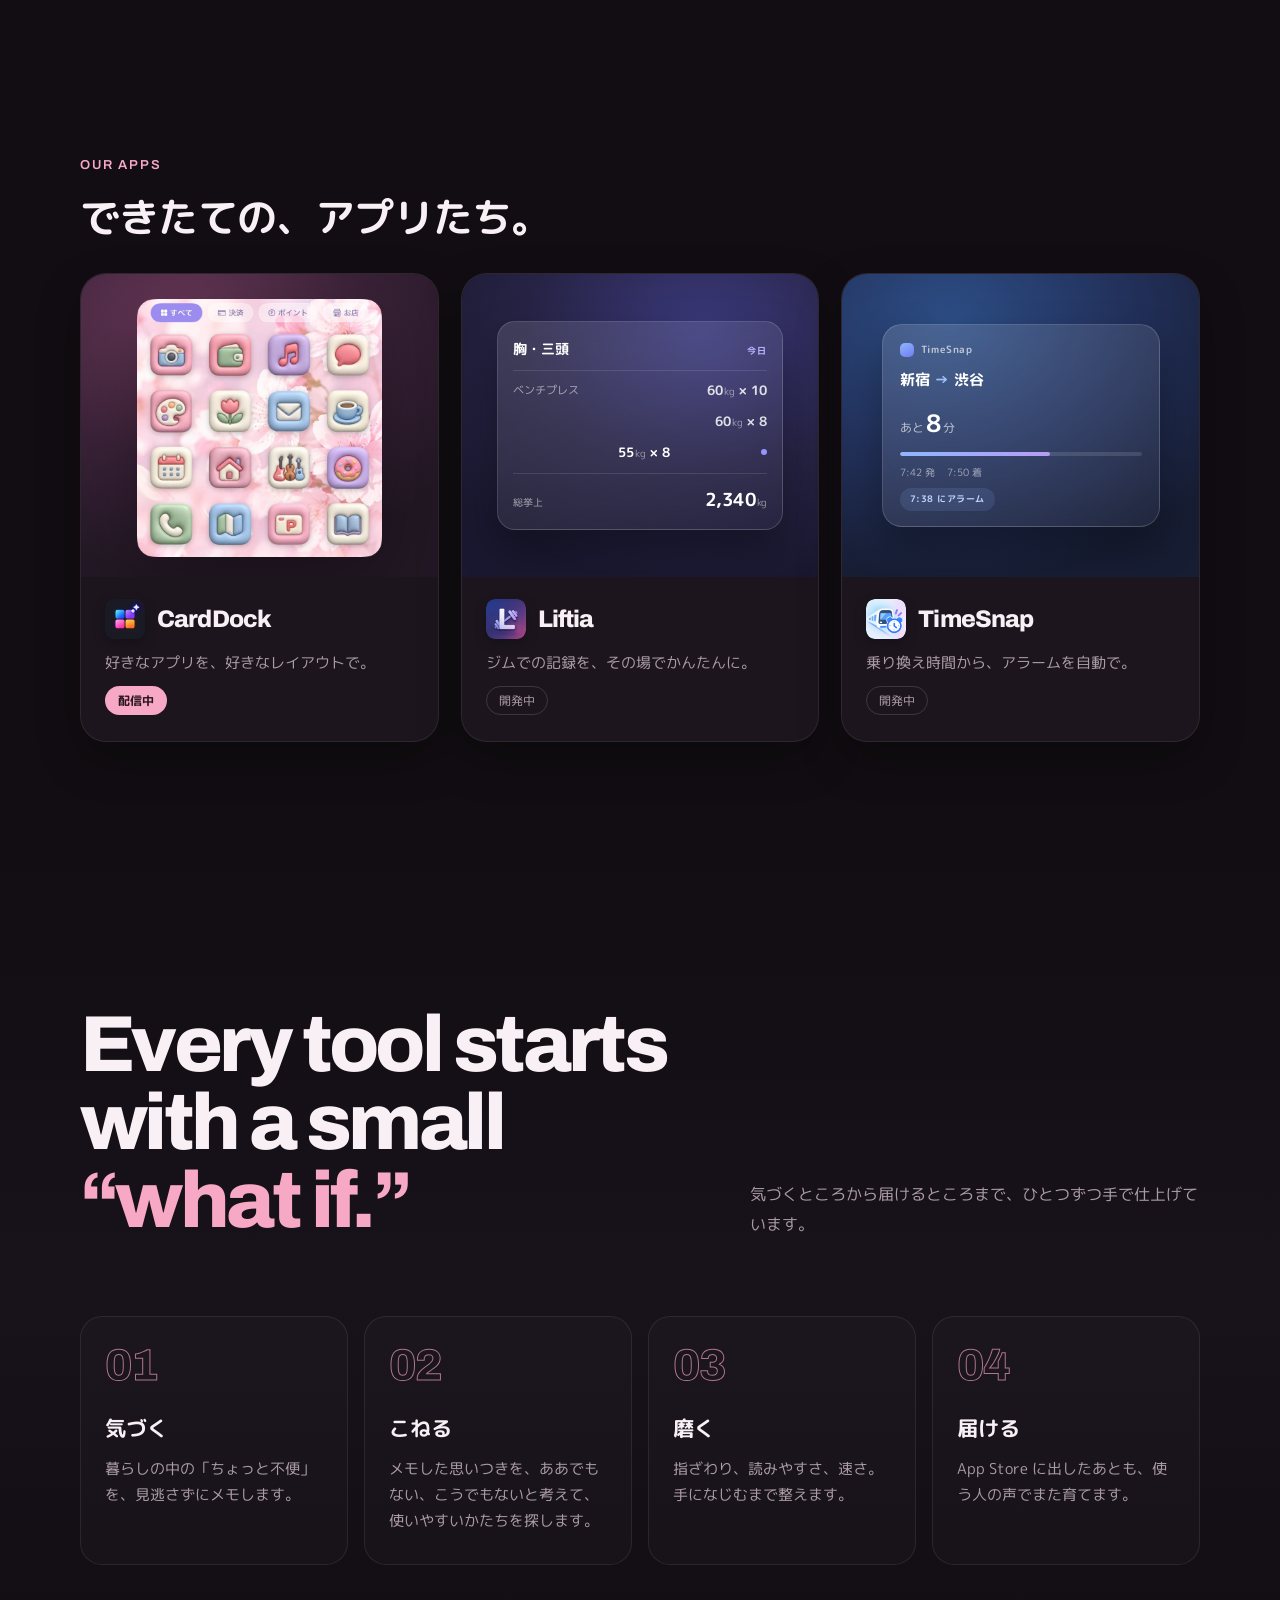
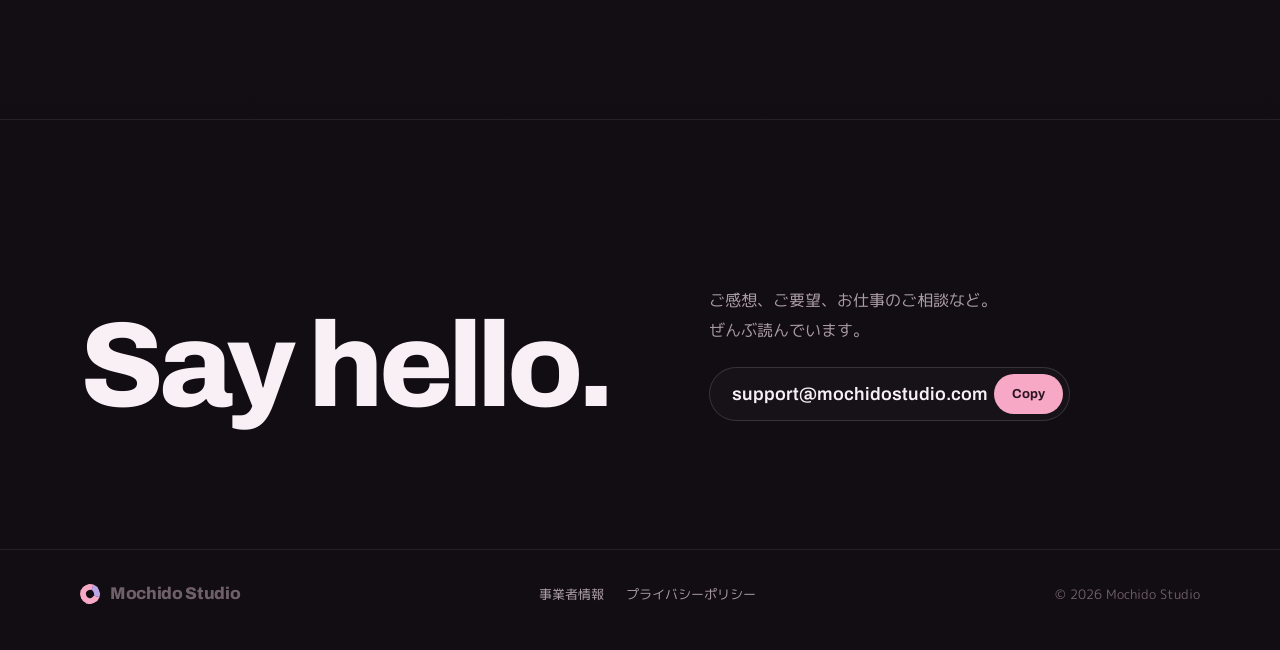
==== commit 7db68845: "作り方の「こねる」を、思いつきをよく考える意味の説明に Co-Authored-By: Claude Opus 5.5 <noreply@anthropic.com>" ====
--- a/index.html
+++ b/index.html
@@ -165,7 +165,7 @@
     </div>
     <ol class="steps">
       <li><b>01</b><h3>気づく</h3><p>暮らしの中の「ちょっと不便」を、見逃さずにメモします。</p></li>
-      <li><b>02</b><h3>こねる</h3><p>すぐ触れる形にして、何度もさわって、たのしいところを探します。</p></li>
+      <li><b>02</b><h3>こねる</h3><p>メモした思いつきを、ああでもない、こうでもないと考えて、使いやすいかたちを探します。</p></li>
       <li><b>03</b><h3>磨く</h3><p>指ざわり、読みやすさ、速さ。手になじむまで整えます。</p></li>
       <li><b>04</b><h3>届ける</h3><p>App Store に出したあとも、使う人の声でまた育てます。</p></li>
     </ol>
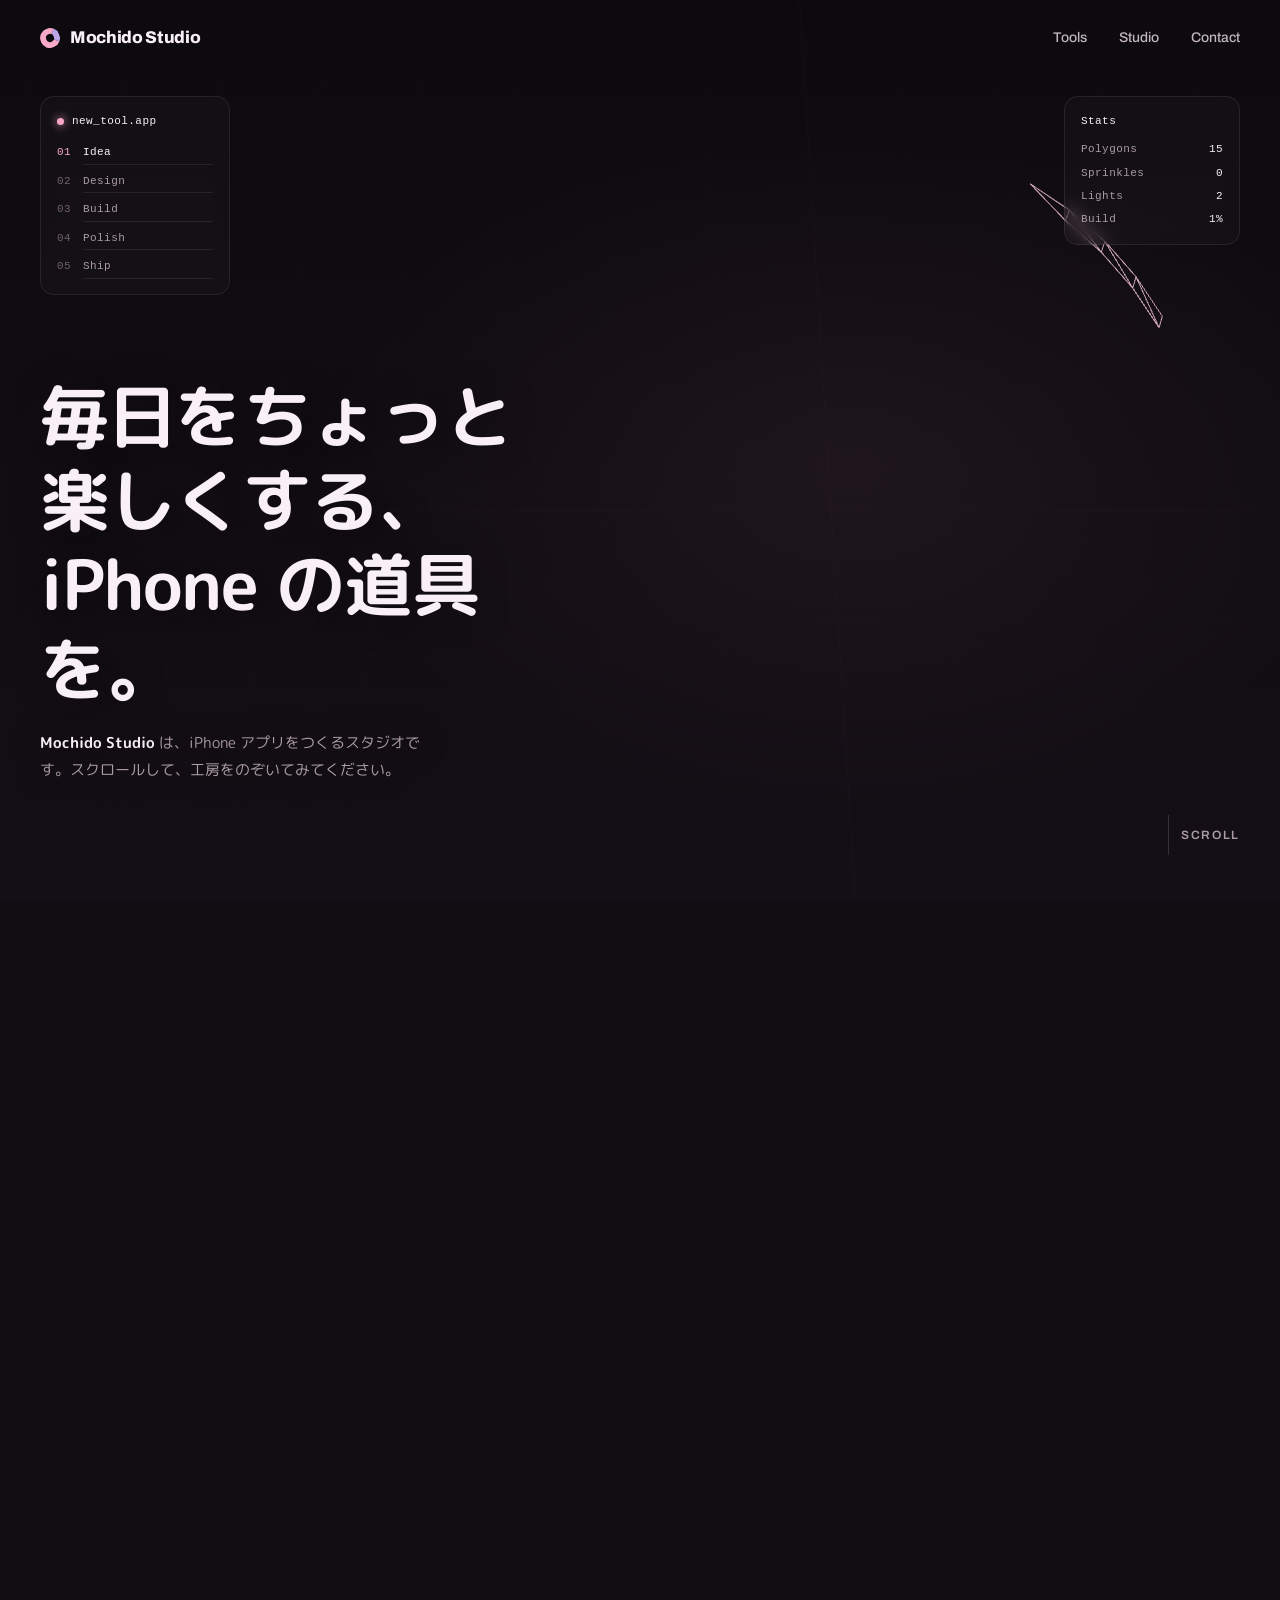
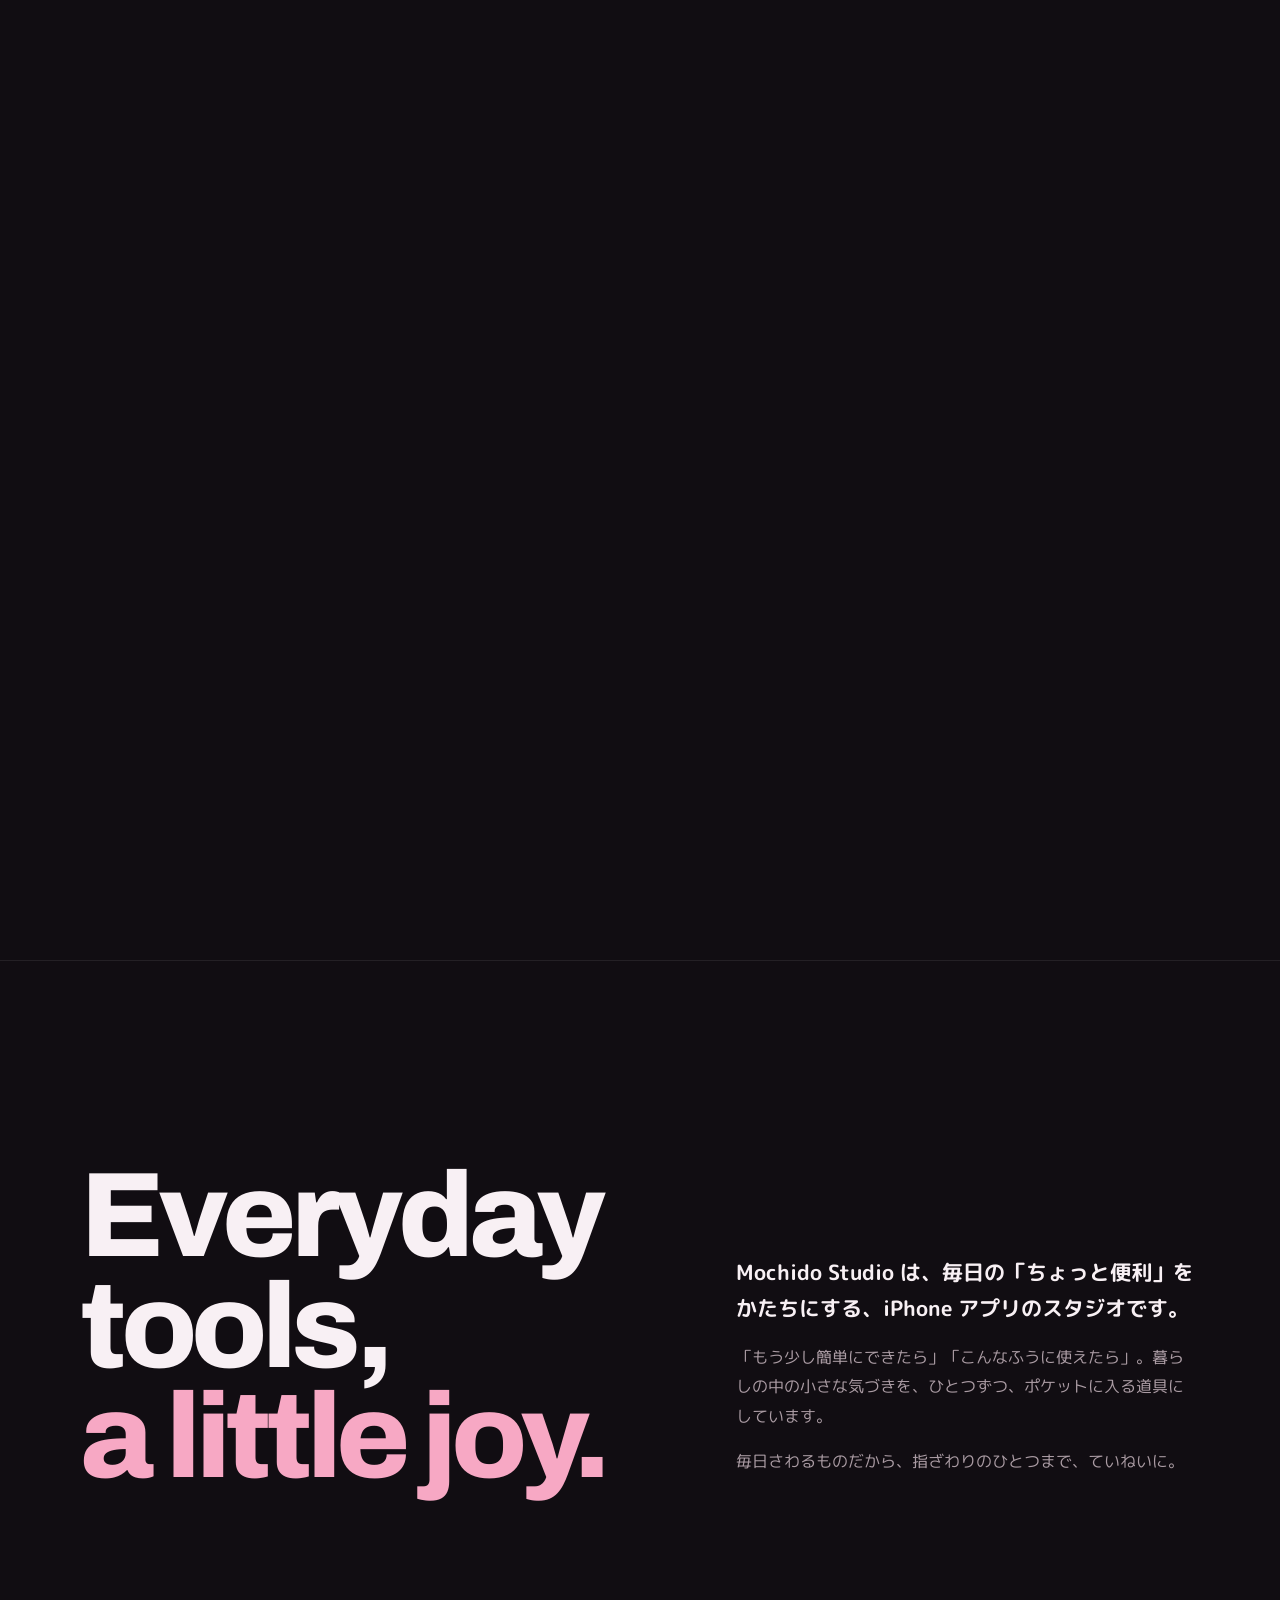
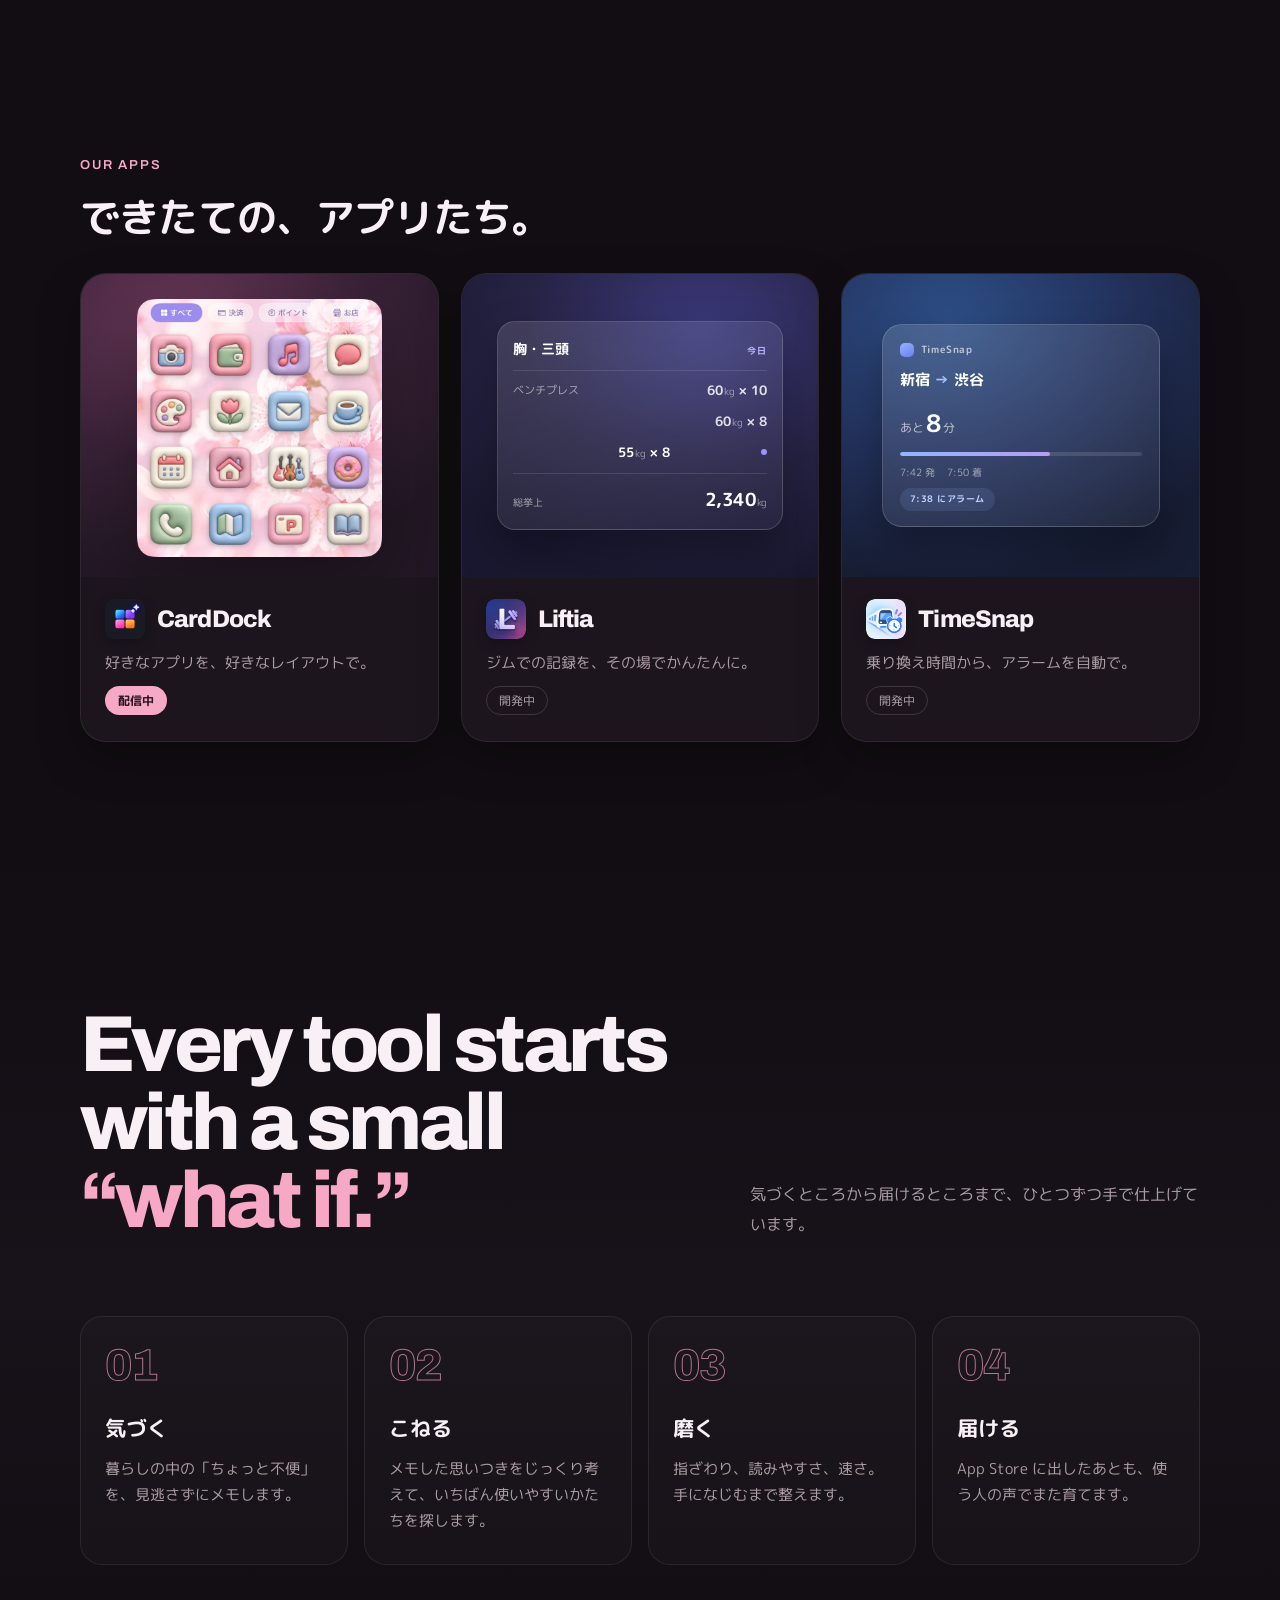
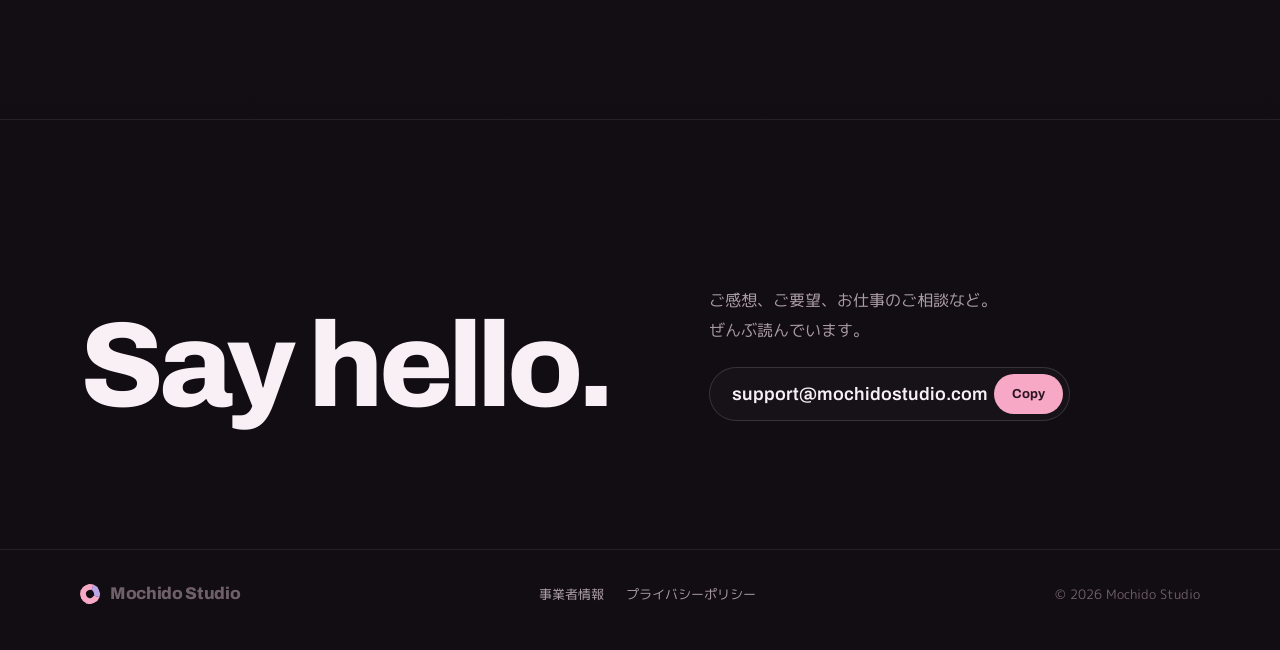
==== commit 9eff030c: "「こねる」の説明から口語の言い回しを外す Co-Authored-By: Claude Opus 5.5 <noreply@anthropic.com>" ====
--- a/index.html
+++ b/index.html
@@ -165,7 +165,7 @@
     </div>
     <ol class="steps">
       <li><b>01</b><h3>気づく</h3><p>暮らしの中の「ちょっと不便」を、見逃さずにメモします。</p></li>
-      <li><b>02</b><h3>こねる</h3><p>メモした思いつきを、ああでもない、こうでもないと考えて、使いやすいかたちを探します。</p></li>
+      <li><b>02</b><h3>こねる</h3><p>メモした思いつきをじっくり考えて、いちばん使いやすいかたちを探します。</p></li>
       <li><b>03</b><h3>磨く</h3><p>指ざわり、読みやすさ、速さ。手になじむまで整えます。</p></li>
       <li><b>04</b><h3>届ける</h3><p>App Store に出したあとも、使う人の声でまた育てます。</p></li>
     </ol>
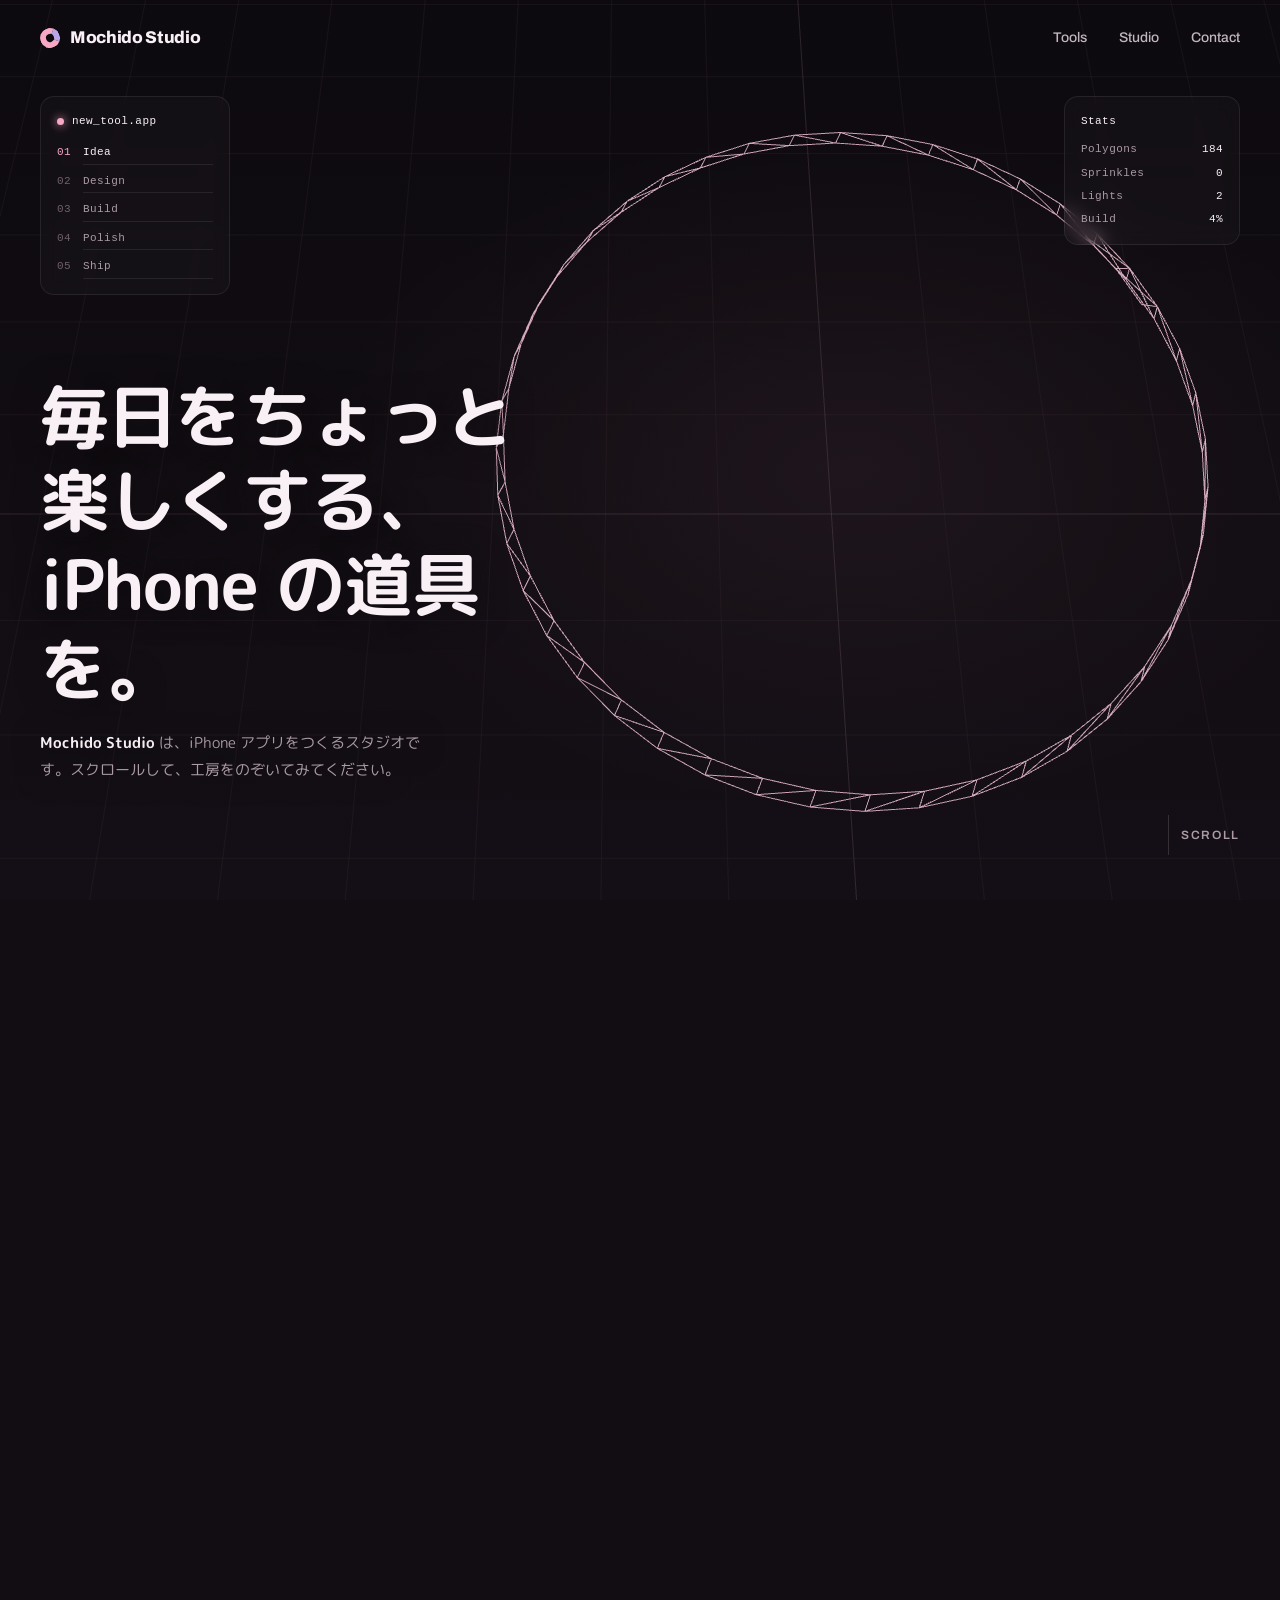
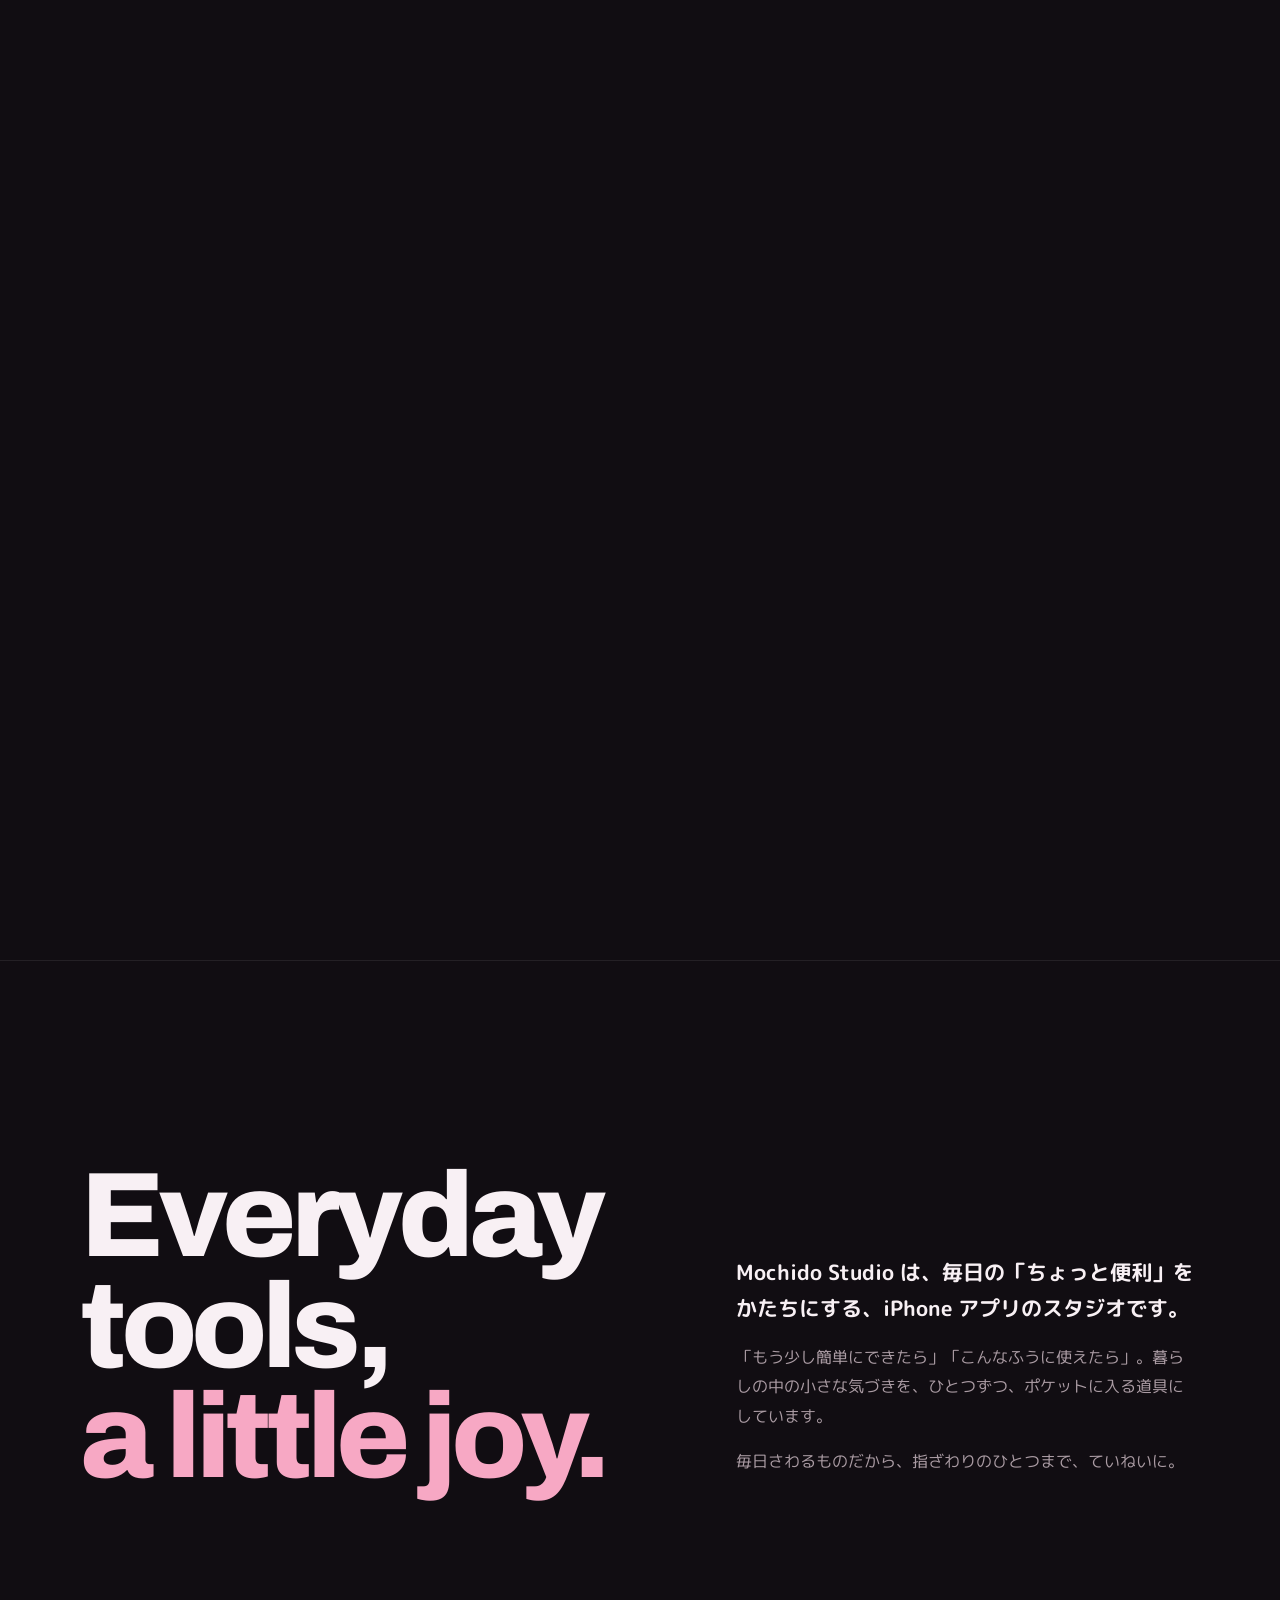
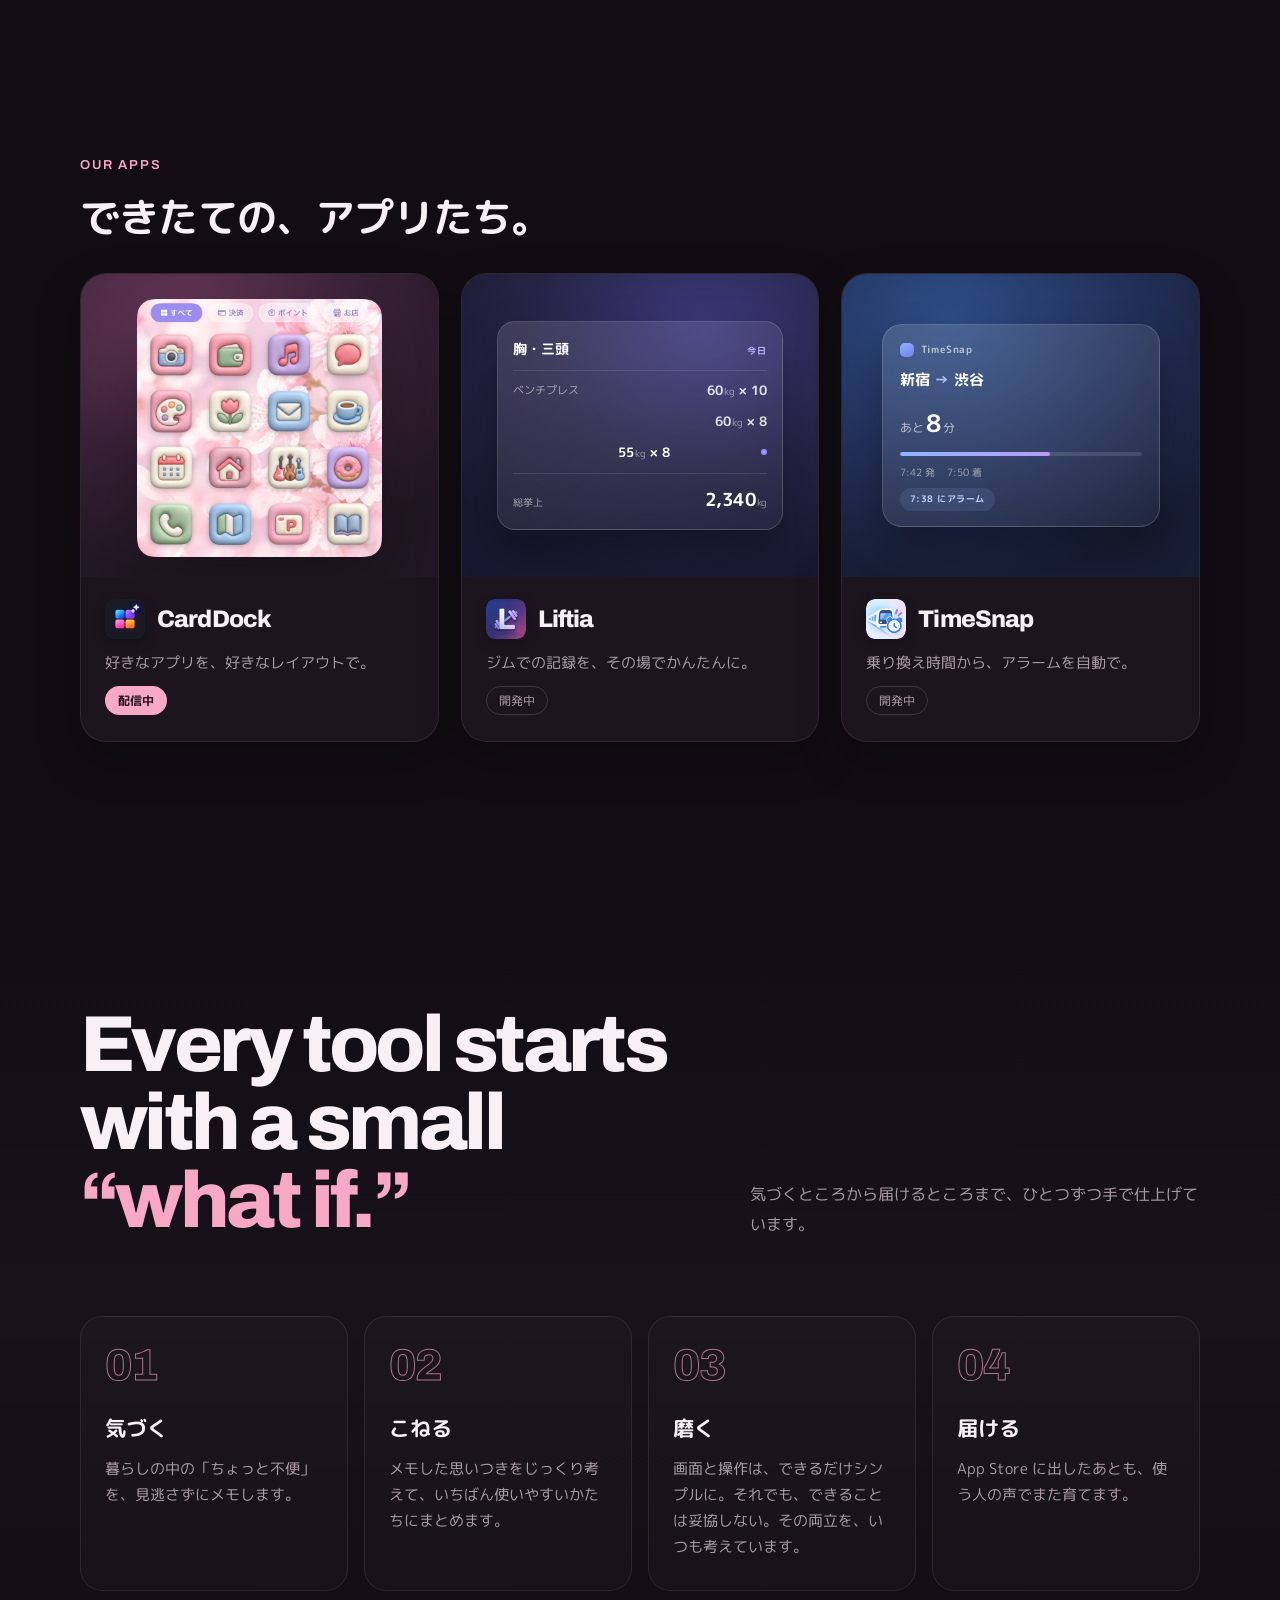
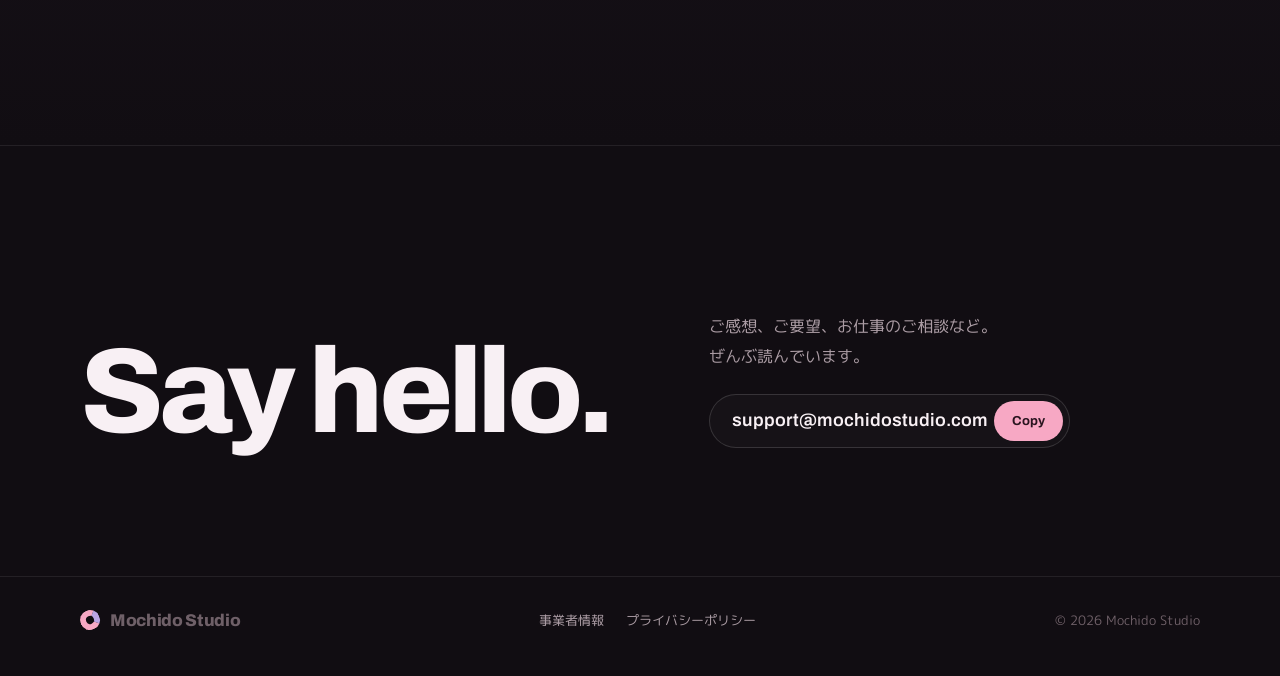
==== commit 79bfdfda: "作り方の「こねる」を言い切る形に、「磨く」をシンプルさと機能の両立の話に Co-Authored-By: Claude Opus 5.5 <noreply@anthropic.com>" ====
--- a/index.html
+++ b/index.html
@@ -165,8 +165,8 @@
     </div>
     <ol class="steps">
       <li><b>01</b><h3>気づく</h3><p>暮らしの中の「ちょっと不便」を、見逃さずにメモします。</p></li>
-      <li><b>02</b><h3>こねる</h3><p>メモした思いつきをじっくり考えて、いちばん使いやすいかたちを探します。</p></li>
-      <li><b>03</b><h3>磨く</h3><p>指ざわり、読みやすさ、速さ。手になじむまで整えます。</p></li>
+      <li><b>02</b><h3>こねる</h3><p>メモした思いつきをじっくり考えて、いちばん使いやすいかたちにまとめます。</p></li>
+      <li><b>03</b><h3>磨く</h3><p>画面と操作は、できるだけシンプルに。それでも、できることは妥協しない。その両立を、いつも考えています。</p></li>
       <li><b>04</b><h3>届ける</h3><p>App Store に出したあとも、使う人の声でまた育てます。</p></li>
     </ol>
   </div>
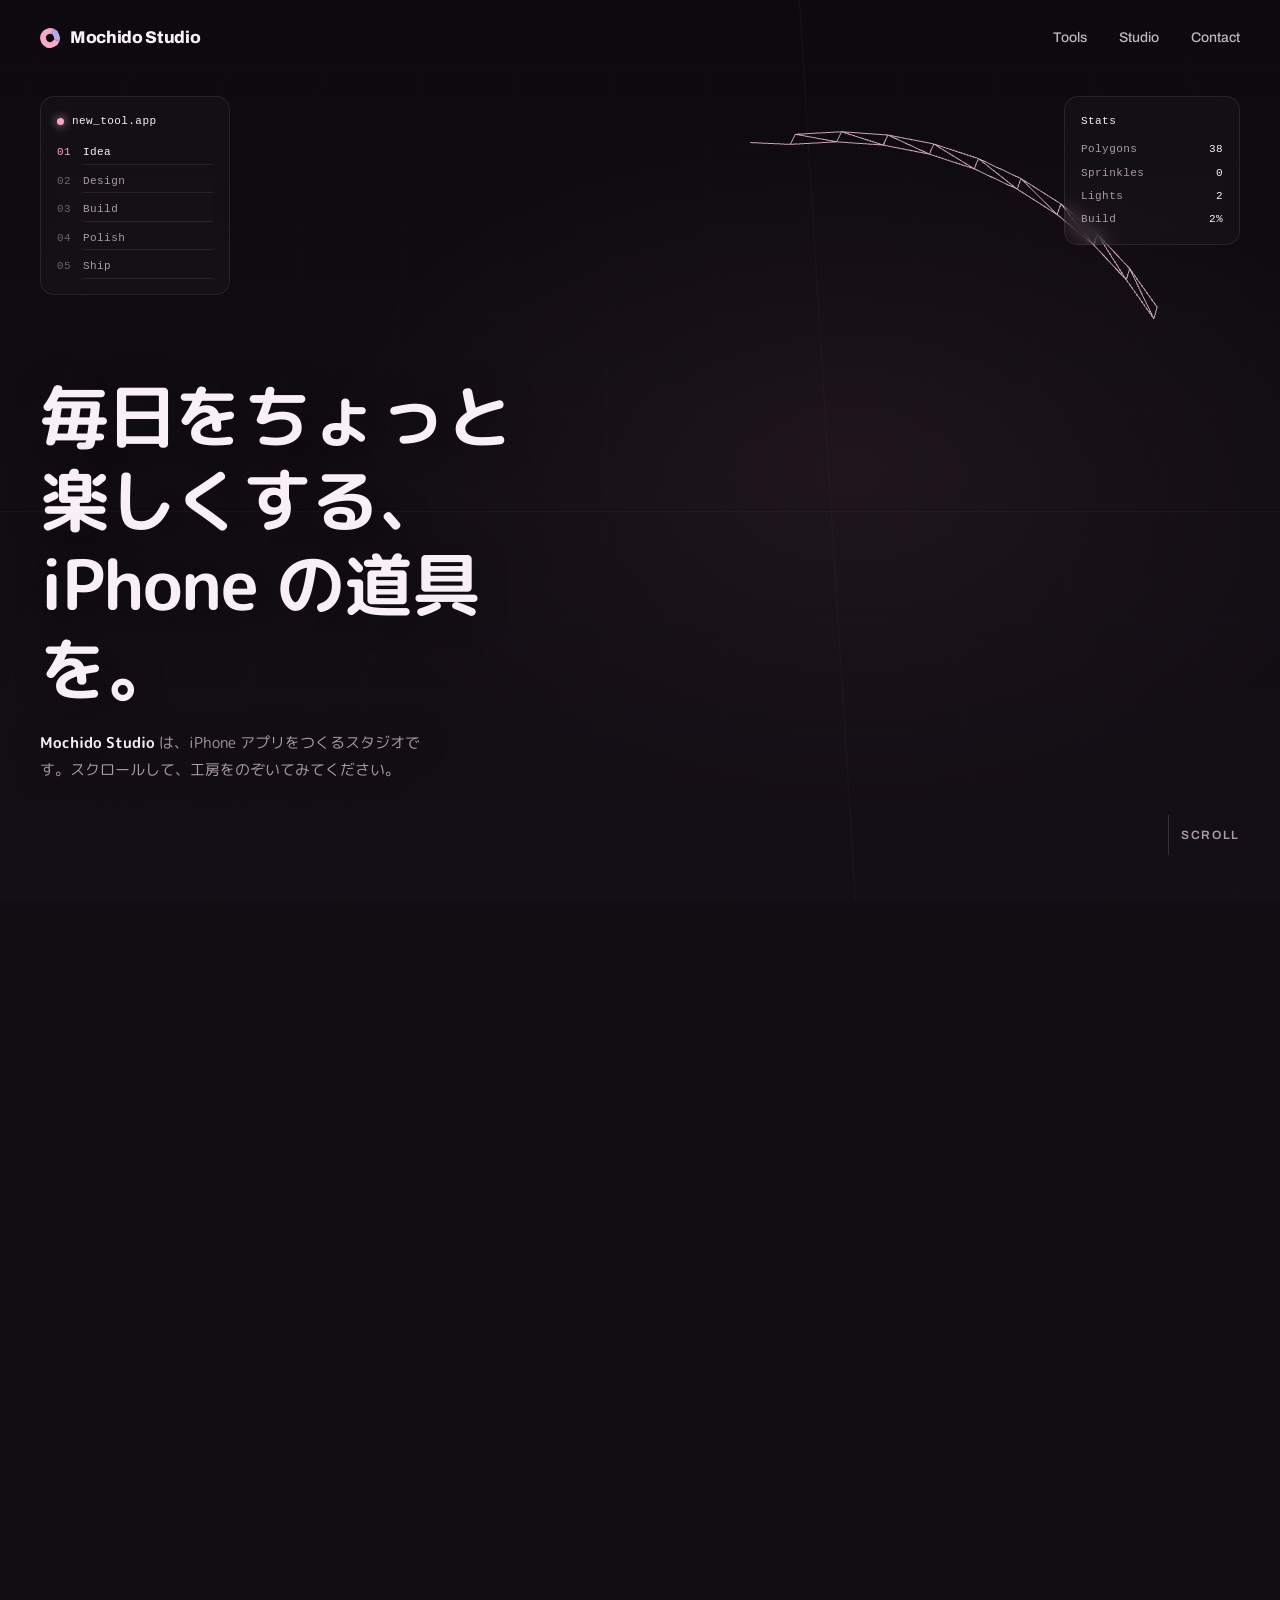
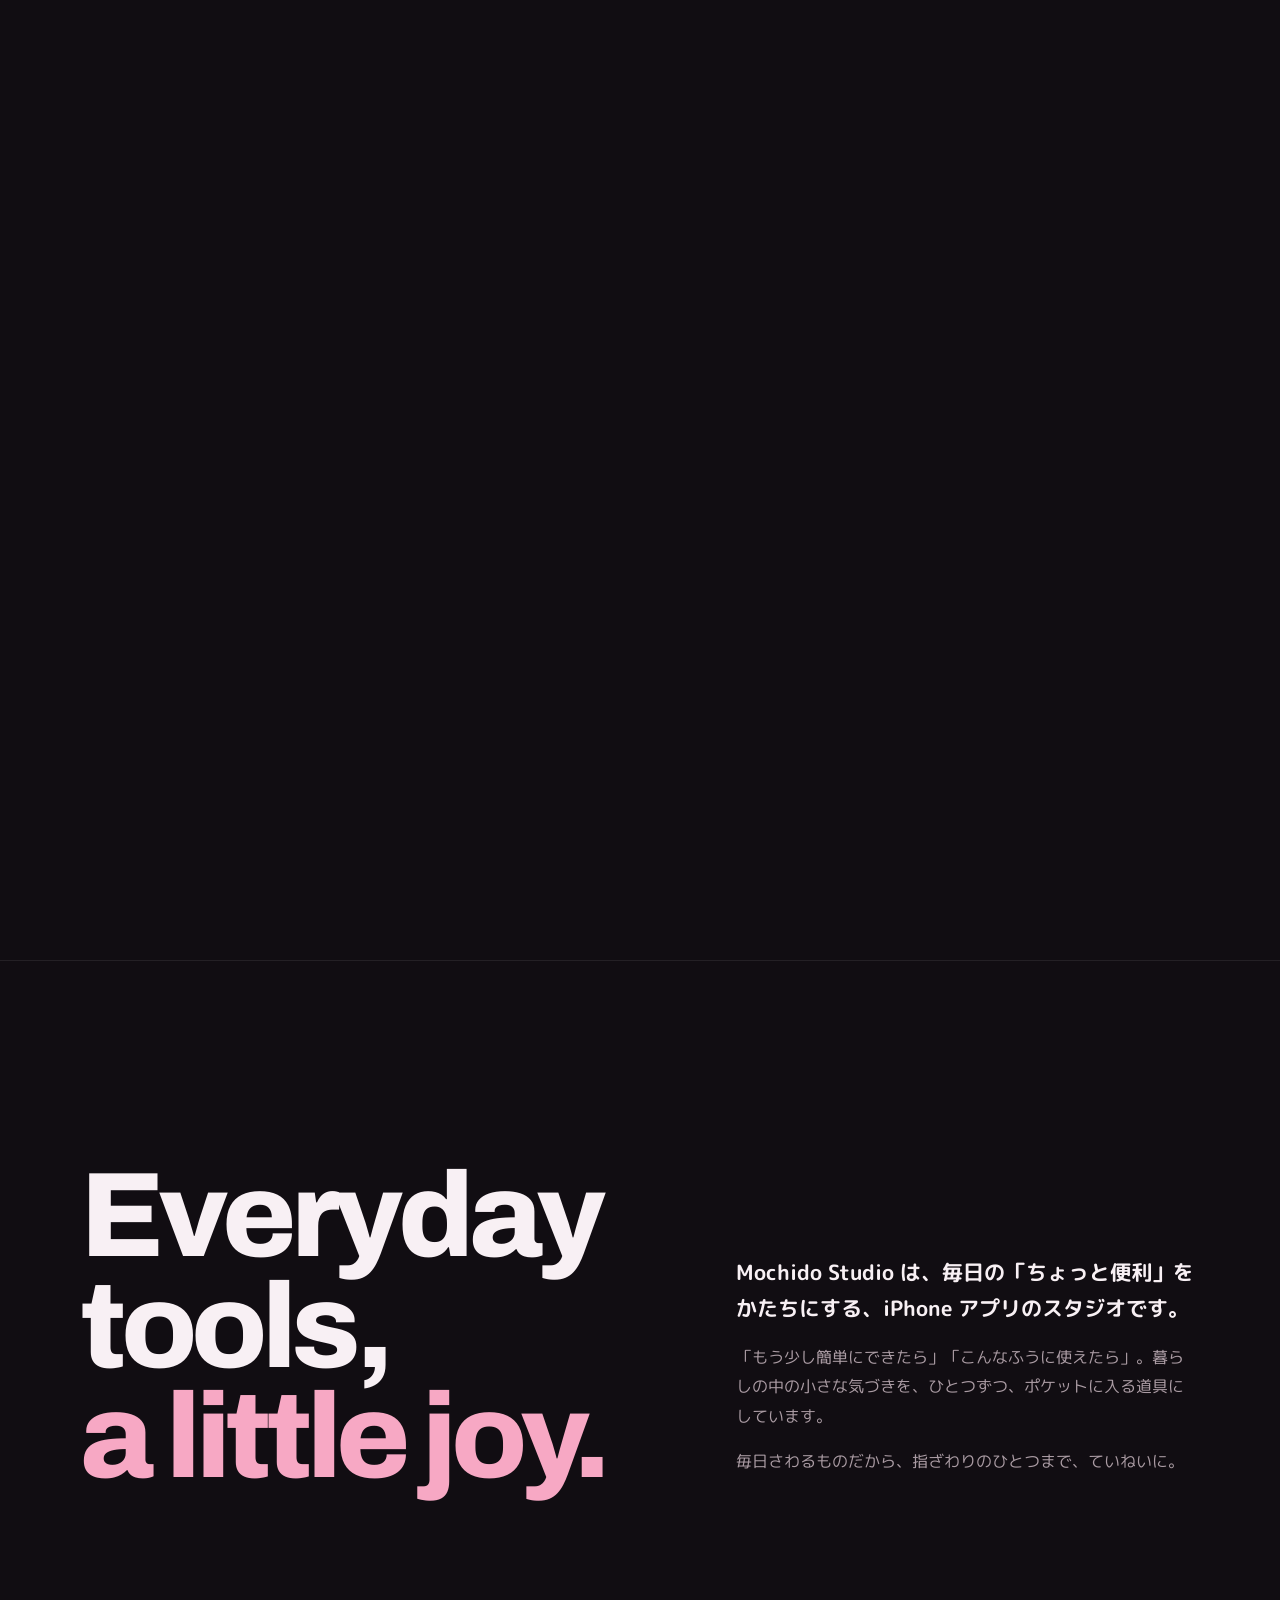
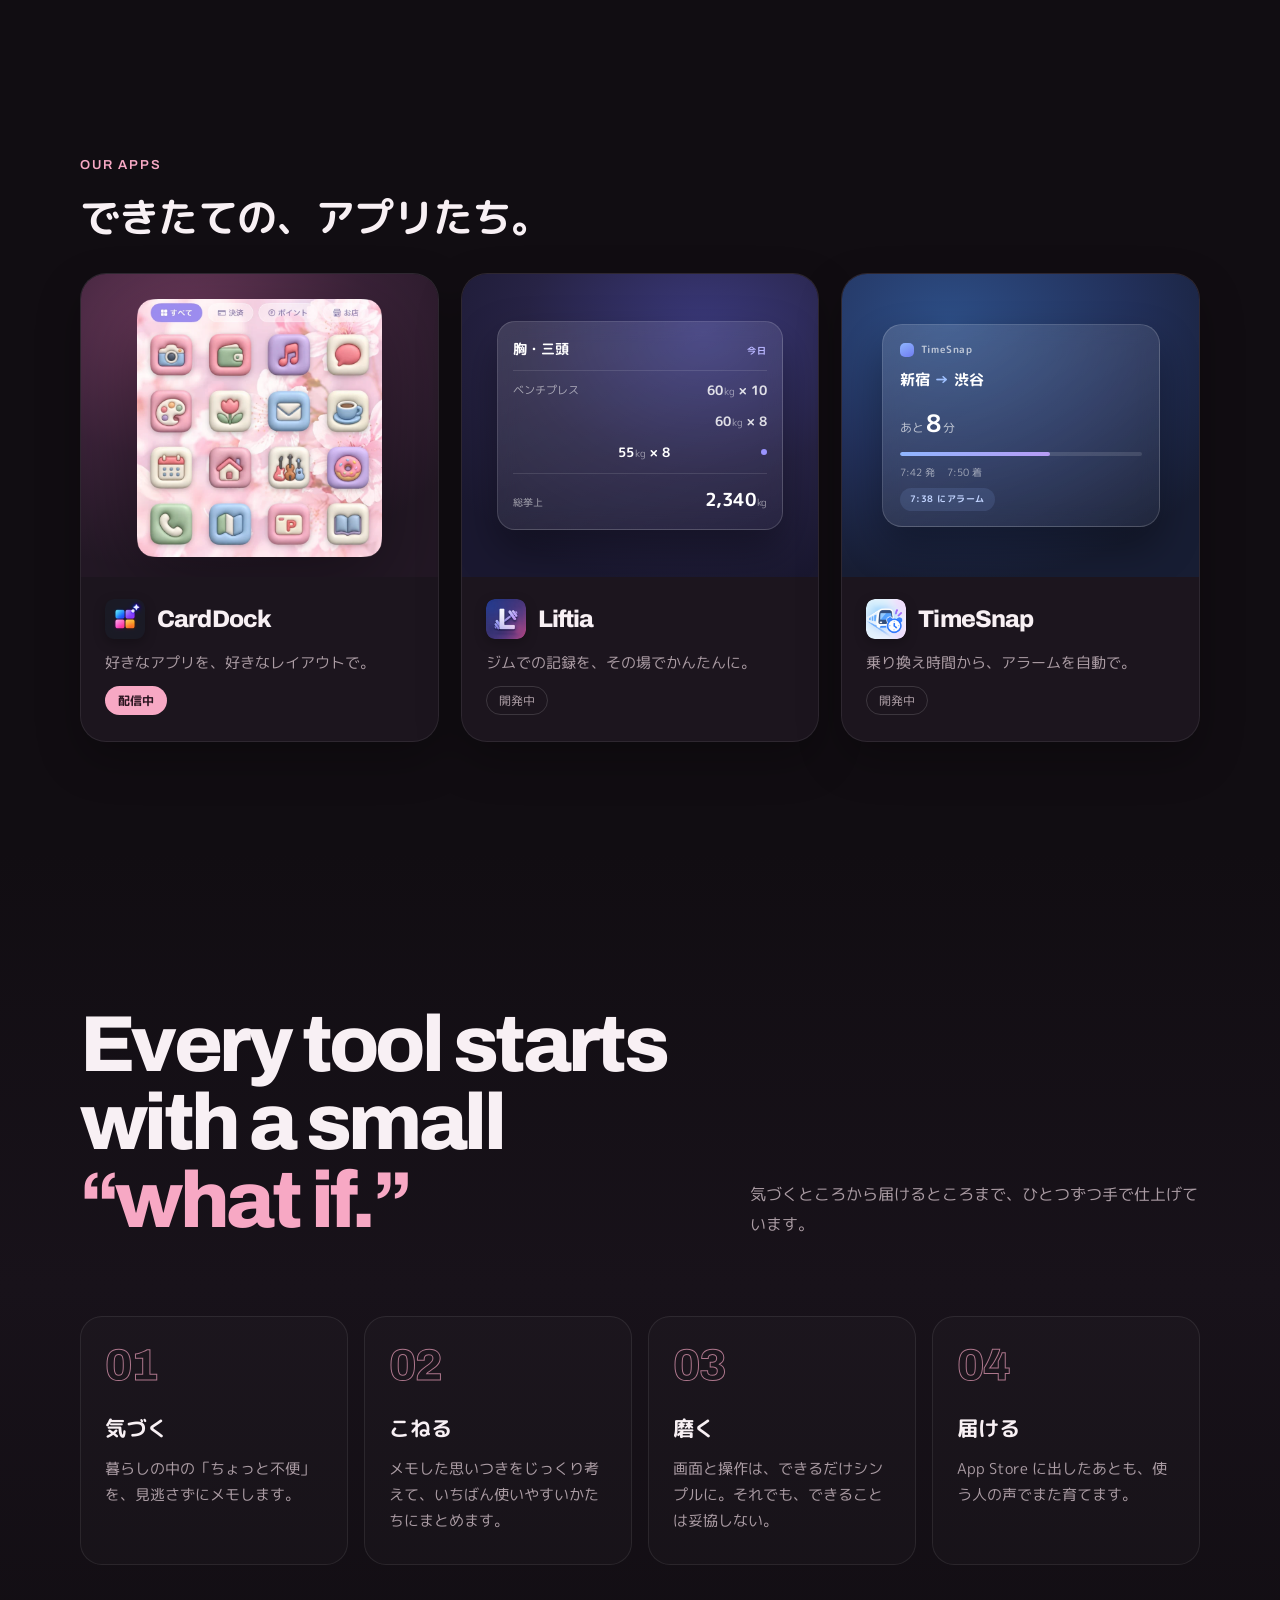
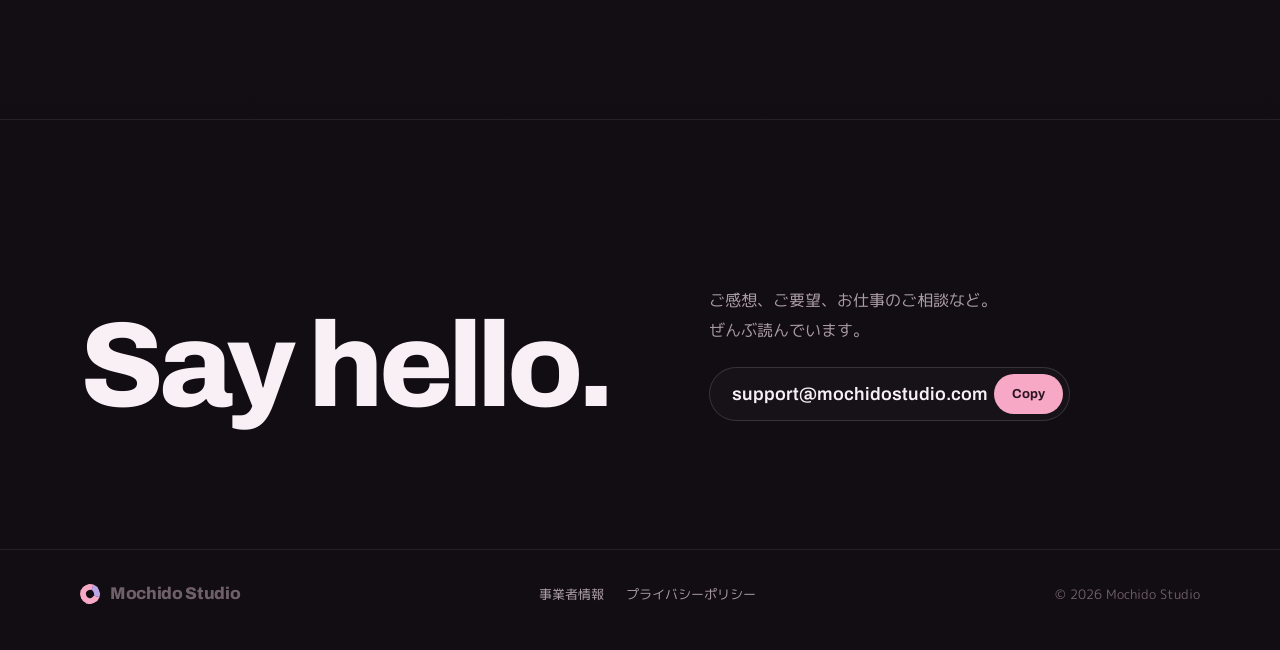
==== commit dc228eff: "「磨く」の説明の最後の一文を消す Co-Authored-By: Claude Opus 5.5 <noreply@anthropic.com>" ====
--- a/index.html
+++ b/index.html
@@ -166,7 +166,7 @@
     <ol class="steps">
       <li><b>01</b><h3>気づく</h3><p>暮らしの中の「ちょっと不便」を、見逃さずにメモします。</p></li>
       <li><b>02</b><h3>こねる</h3><p>メモした思いつきをじっくり考えて、いちばん使いやすいかたちにまとめます。</p></li>
-      <li><b>03</b><h3>磨く</h3><p>画面と操作は、できるだけシンプルに。それでも、できることは妥協しない。その両立を、いつも考えています。</p></li>
+      <li><b>03</b><h3>磨く</h3><p>画面と操作は、できるだけシンプルに。それでも、できることは妥協しない。</p></li>
       <li><b>04</b><h3>届ける</h3><p>App Store に出したあとも、使う人の声でまた育てます。</p></li>
     </ol>
   </div>
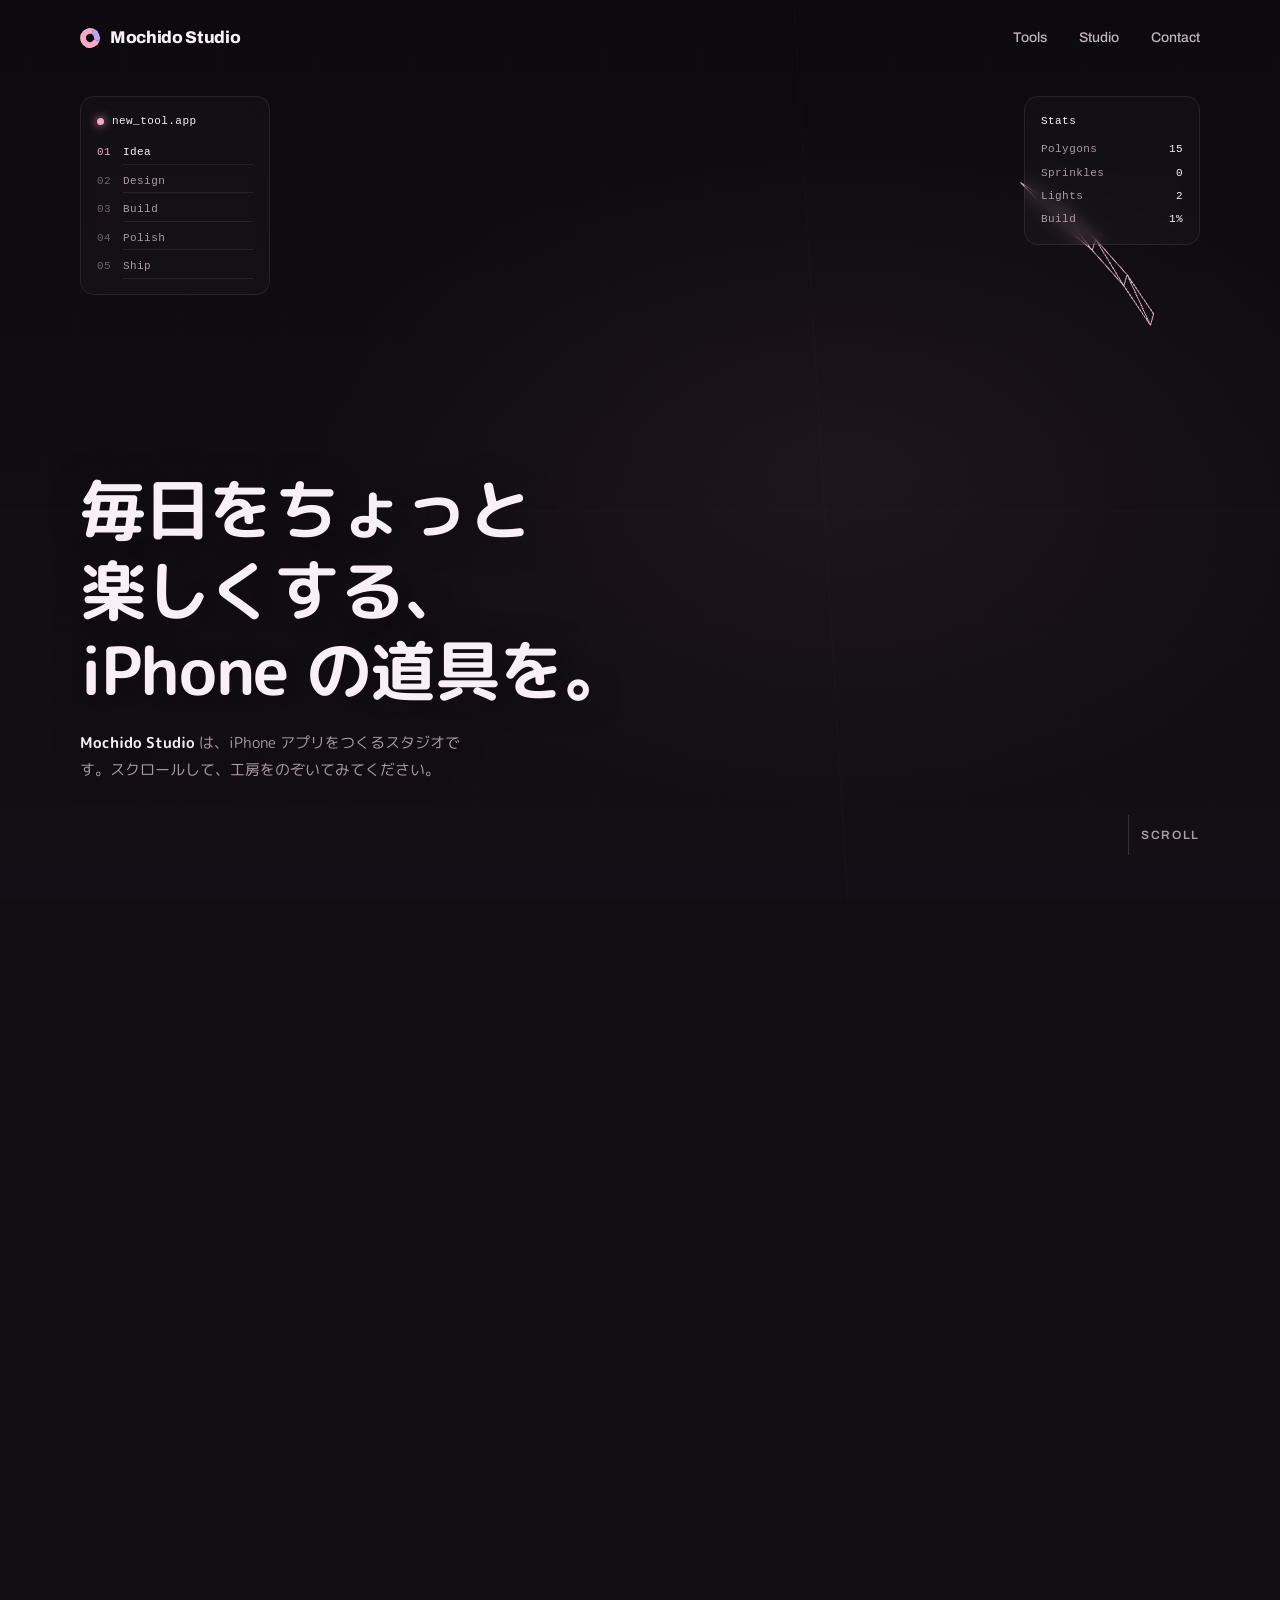
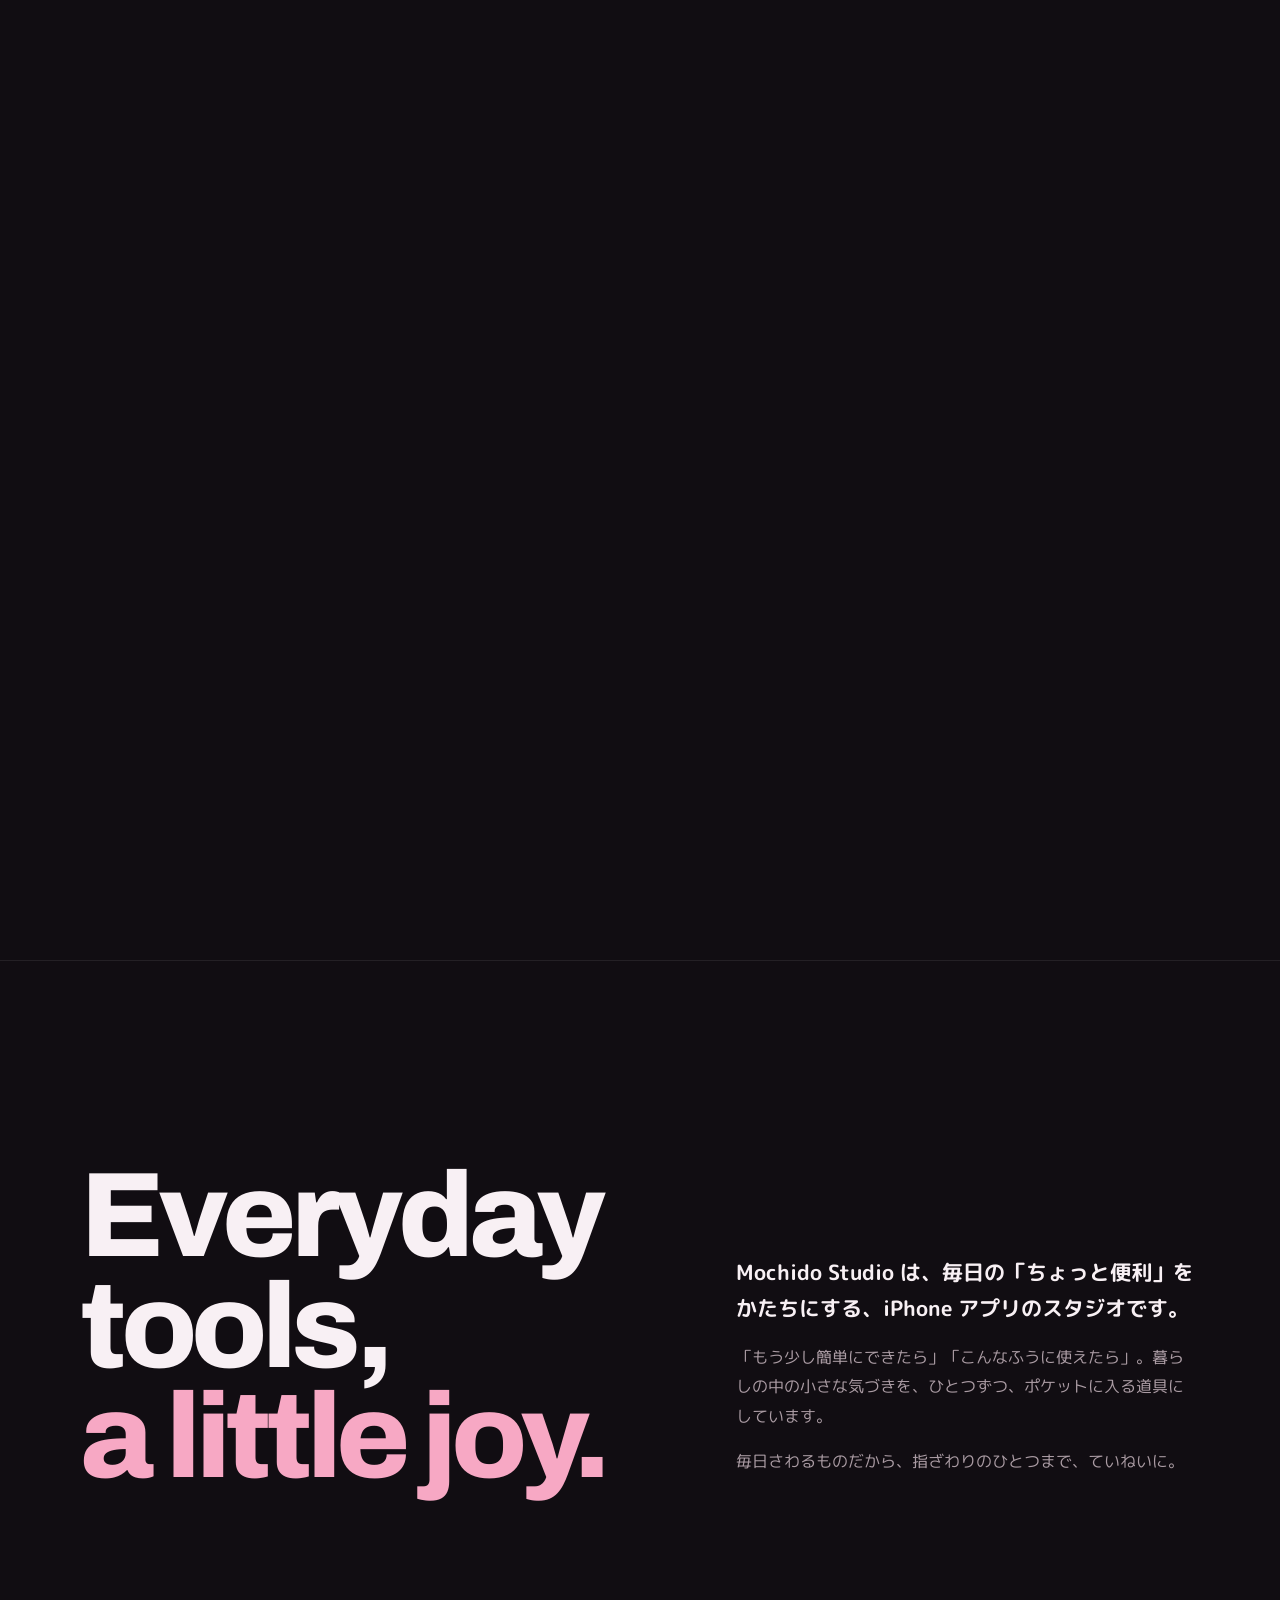
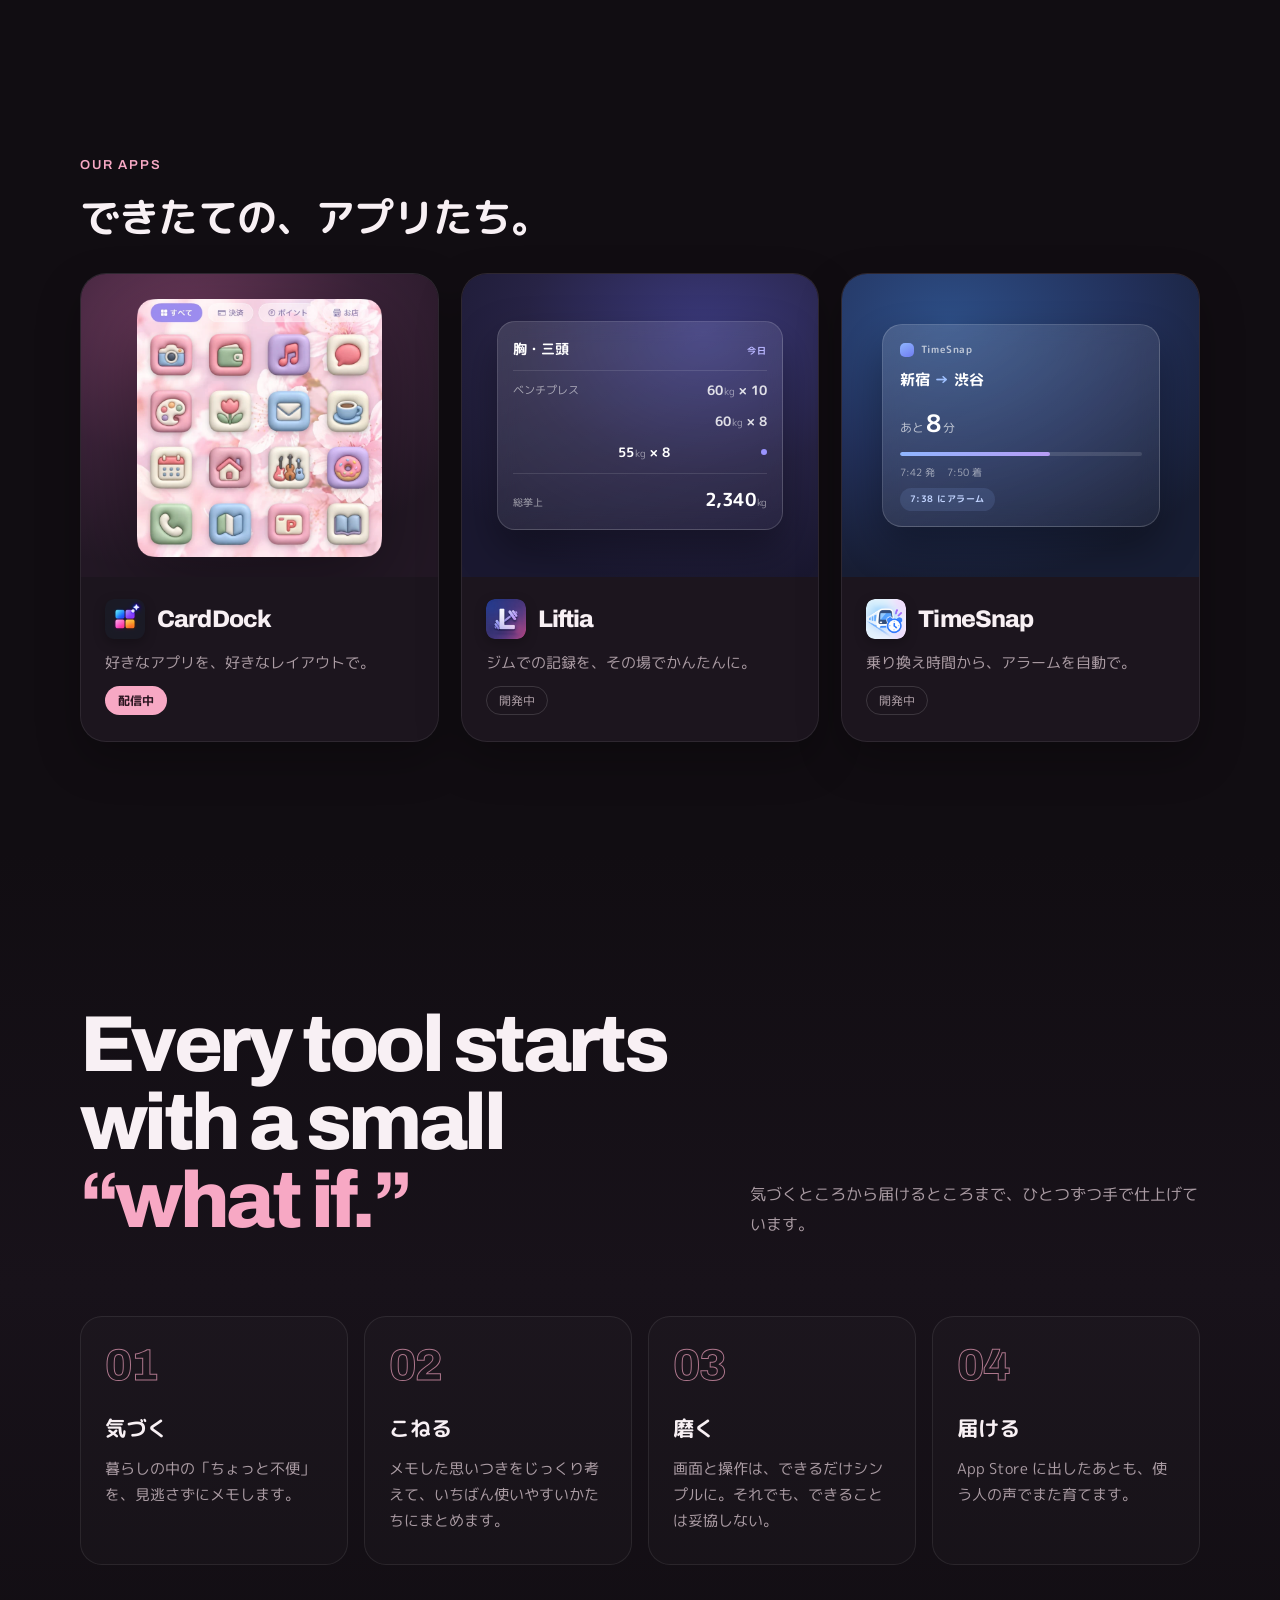
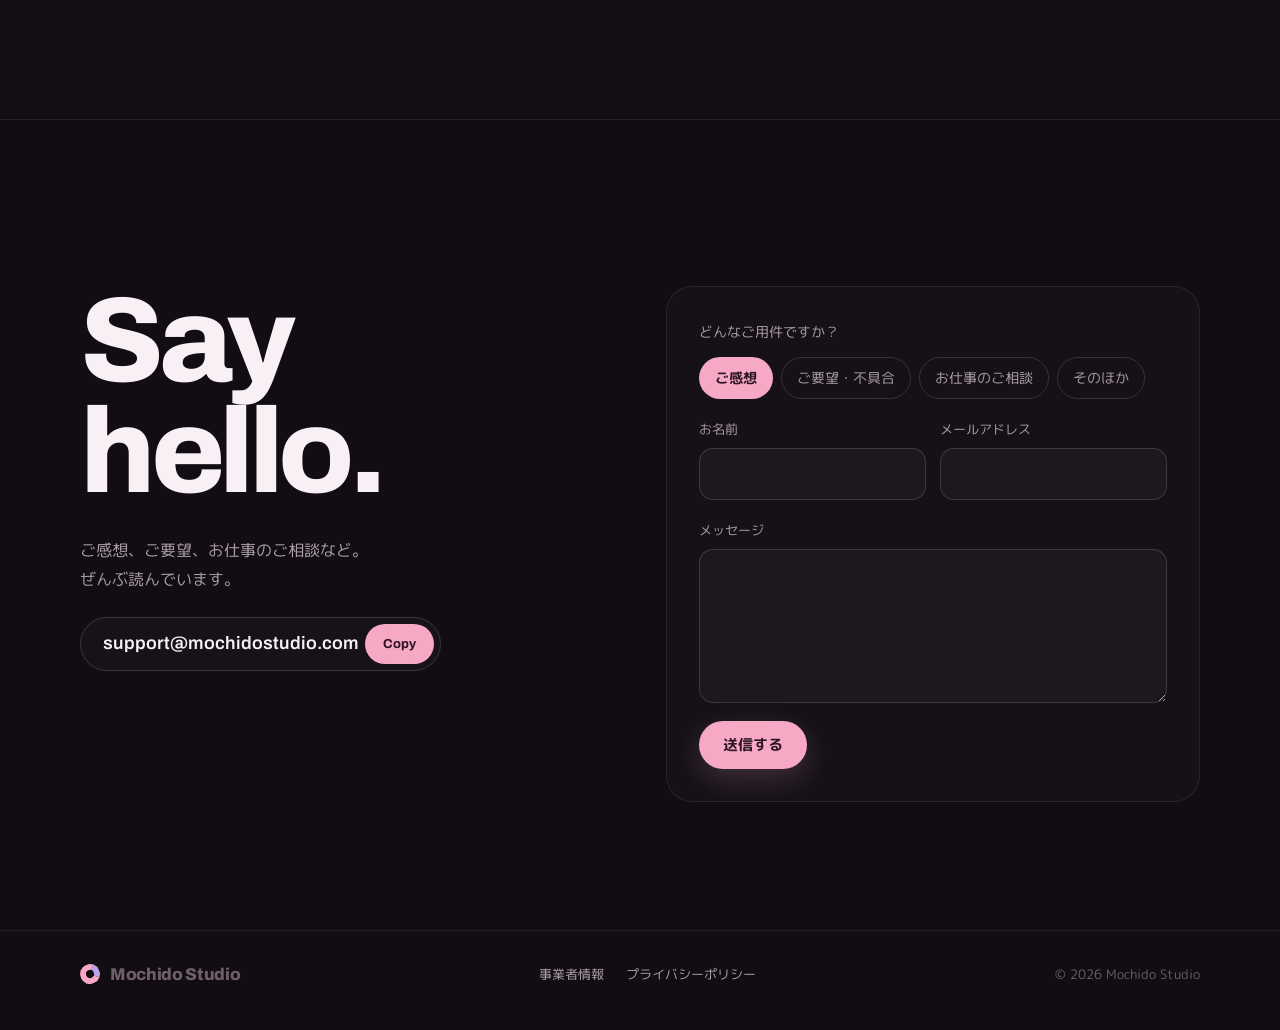
==== commit ee71ade7: "広い画面でトップの中身を 1200px の枠にそろえる。字幕を途切れずに出す。お問い合わせフォームを足す（Web3Forms のキーが入るまではメールアプリで送る） Co-Authored-By: C" ====
--- a/index.html
+++ b/index.html
@@ -76,7 +76,7 @@
         <h1><span class="nb">毎日をちょっと</span><span class="nb">楽しくする、</span><span class="nb">iPhone の道具を。</span></h1>
         <p><strong>Mochido Studio</strong> は、iPhone アプリをつくるスタジオです。スクロールして、工房をのぞいてみてください。</p>
       </div>
-      <p class="cap">ぜんぶ、<br>小さな思いつきから。</p>
+      <p class="cap"><span class="nb">ぜんぶ、</span><br><span class="nb">小さな思いつきから。</span></p>
       <p class="cap">かたちにして、</p>
       <p class="cap">色をのせて、</p>
       <p class="cap">さわって、<br>磨いて、</p>
@@ -174,14 +174,34 @@
 
 <section class="hello" id="hello" aria-labelledby="hello-title">
   <div class="wrap hello-grid">
-    <h2 class="display" id="hello-title">Say hello.</h2>
     <div class="hello-copy">
+      <h2 class="display" id="hello-title">Say hello.</h2>
       <p>ご感想、ご要望、お仕事のご相談など。<br>ぜんぶ読んでいます。</p>
       <div class="mail">
         <a href="mailto:support@mochidostudio.com">support@mochidostudio.com</a>
         <button type="button" class="copy" data-copy="support@mochidostudio.com">Copy</button>
       </div>
     </div>
+
+    <form class="contact" id="contact-form" novalidate>
+      <fieldset class="topics">
+        <legend>どんなご用件ですか？</legend>
+        <label><input type="radio" name="topic" value="ご感想" checked><span>ご感想</span></label>
+        <label><input type="radio" name="topic" value="ご要望・不具合"><span>ご要望・不具合</span></label>
+        <label><input type="radio" name="topic" value="お仕事のご相談"><span>お仕事のご相談</span></label>
+        <label><input type="radio" name="topic" value="そのほか"><span>そのほか</span></label>
+      </fieldset>
+      <div class="field-row">
+        <label class="field"><span>お名前</span><input id="cf-name" name="name" type="text" autocomplete="name" required></label>
+        <label class="field"><span>メールアドレス</span><input id="cf-email" name="email" type="email" autocomplete="email" inputmode="email" required></label>
+      </div>
+      <label class="field"><span>メッセージ</span><textarea id="cf-message" name="message" rows="5" required></textarea></label>
+      <input class="hp" type="checkbox" name="botcheck" tabindex="-1" autocomplete="off" aria-hidden="true">
+      <div class="contact-foot">
+        <button class="btn btn-primary" type="submit">送信する</button>
+        <p class="contact-status" role="status" aria-live="polite"></p>
+      </div>
+    </form>
   </div>
 </section>
 
@@ -210,6 +230,46 @@
   var on = function () { h.classList.toggle('is-scrolled', window.scrollY > 24); };
   window.addEventListener('scroll', on, { passive: true }); on();
 })();
+(function () {
+  /* お問い合わせ: Web3Forms に送る。アクセスキーが無いあいだは、メールアプリを開いて同じ内容を書き込む */
+  var ACCESS_KEY = '';
+  var form = document.getElementById('contact-form');
+  if (!form) return;
+  var status = form.querySelector('.contact-status');
+  var button = form.querySelector('button[type="submit"]');
+  var say = function (text, kind) { status.textContent = text; status.dataset.kind = kind || ''; };
+  form.addEventListener('submit', function (e) {
+    e.preventDefault();
+    var d = new FormData(form);
+    var name = (d.get('name') || '').trim(), email = (d.get('email') || '').trim(), message = (d.get('message') || '').trim();
+    var topic = d.get('topic') || 'そのほか';
+    if (!name || !message || !/^[^@\s]+@[^@\s]+\.[^@\s]+$/.test(email)) {
+      say('お名前・メールアドレス・メッセージを入れてください。', 'error');
+      return;
+    }
+    if (d.get('botcheck')) return;
+    var subject = '【' + topic + '】' + name + ' さんからのお問い合わせ';
+    if (!ACCESS_KEY) {
+      location.href = 'mailto:support@mochidostudio.com?subject=' + encodeURIComponent(subject) +
+        '&body=' + encodeURIComponent(message + '\n\n' + name + '\n' + email);
+      say('メールアプリで送信してください。', '');
+      return;
+    }
+    button.disabled = true;
+    say('送信しています…', '');
+    fetch('https://api.web3forms.com/submit', {
+      method: 'POST',
+      headers: { 'Content-Type': 'application/json', Accept: 'application/json' },
+      body: JSON.stringify({ access_key: ACCESS_KEY, subject: subject, from_name: 'Mochido Studio サイト', name: name, email: email, topic: topic, message: message, botcheck: '' })
+    }).then(function (r) { return r.json(); }).then(function (res) {
+      if (!res.success) throw new Error(res.message);
+      form.reset();
+      say('送信しました。ありがとうございます！', 'ok');
+    }).catch(function () {
+      say('送信できませんでした。少し時間をおくか、上のメールアドレスに直接お送りください。', 'error');
+    }).then(function () { button.disabled = false; });
+  });
+})();
 </script>
 </body>
 </html>
--- a/assets/home.css
+++ b/assets/home.css
@@ -10,6 +10,8 @@
   --jp: "M PLUS Rounded 1c", -apple-system, "Hiragino Sans", sans-serif;
   --mono: ui-monospace, "SF Mono", Menlo, monospace;
   --gutter: clamp(16px, 4vw, 40px);
+  /* 画面が広くても、中身は幅 1200px の枠の中にそろえる（下の .wrap と同じ端） */
+  --edge: max(var(--gutter), calc((100% - 1200px) / 2 + var(--gutter)));
 }
 * { box-sizing: border-box; }
 html { -webkit-text-size-adjust: 100%; }
@@ -22,7 +24,7 @@
 .skip-link:focus { transform: none; }
 
 /* ---------- header ---------- */
-.site-header { position: fixed; inset: 0 0 auto; z-index: 20; display: flex; align-items: center; justify-content: space-between; padding: 22px var(--gutter); transition: background .3s, backdrop-filter .3s, border-color .3s; border-bottom: 1px solid transparent; }
+.site-header { position: fixed; inset: 0 0 auto; z-index: 20; display: flex; align-items: center; justify-content: space-between; padding: 22px var(--edge); transition: background .3s, backdrop-filter .3s, border-color .3s; border-bottom: 1px solid transparent; }
 .site-header.is-scrolled { background: #110d12b8; -webkit-backdrop-filter: blur(14px) saturate(1.3); backdrop-filter: blur(14px) saturate(1.3); border-color: var(--line); padding-block: 14px; }
 .brand { display: inline-flex; align-items: center; gap: 10px; font-family: var(--en); font-weight: 800; font-size: 17px; letter-spacing: -.02em; text-decoration: none; }
 .brand i { width: 20px; height: 20px; border-radius: 50%; border: 6px solid var(--pink); border-right-color: var(--lilac); transform: rotate(-25deg); }
@@ -44,7 +46,7 @@
 .no-webgl .lab-fallback span { width: min(46vw, 320px); aspect-ratio: 1; border-radius: 50%; border: min(13vw, 92px) solid var(--pink); box-shadow: inset 0 0 0 2px #fff3, 0 30px 80px #f7a8c433; }
 
 .hud { position: absolute; z-index: 3; font-family: var(--mono); font-size: 11px; letter-spacing: .04em; color: var(--sub); pointer-events: none; }
-.hud-steps { top: 96px; left: var(--gutter); width: 190px; padding: 14px 16px; border: 1px solid var(--line); border-radius: 14px; background: #ffffff06; -webkit-backdrop-filter: blur(8px); backdrop-filter: blur(8px); }
+.hud-steps { top: 96px; left: var(--edge); width: 190px; padding: 14px 16px; border: 1px solid var(--line); border-radius: 14px; background: #ffffff06; -webkit-backdrop-filter: blur(8px); backdrop-filter: blur(8px); }
 .hud-file { margin: 0 0 10px; color: var(--ink); display: flex; align-items: center; gap: 8px; }
 .hud-file i { width: 7px; height: 7px; border-radius: 50%; background: var(--pink); box-shadow: 0 0 10px var(--pink); animation: blink 2.4s infinite; }
 @keyframes blink { 50% { opacity: .35; } }
@@ -56,7 +58,7 @@
 .hud-steps li.is-on { color: var(--ink); }
 .hud-steps li.is-on b { color: var(--pink); }
 .hud-steps li.is-done { color: #d9ccd3; }
-.hud-stats { top: 96px; right: var(--gutter); width: 176px; padding: 14px 16px; border: 1px solid var(--line); border-radius: 14px; background: #ffffff06; -webkit-backdrop-filter: blur(8px); backdrop-filter: blur(8px); }
+.hud-stats { top: 96px; right: var(--edge); width: 176px; padding: 14px 16px; border: 1px solid var(--line); border-radius: 14px; background: #ffffff06; -webkit-backdrop-filter: blur(8px); backdrop-filter: blur(8px); }
 .hud-title { margin: 0 0 8px; color: var(--ink); }
 .hud-stats dl { margin: 0; display: grid; gap: 3px; }
 .hud-stats dl div { display: flex; justify-content: space-between; }
@@ -65,18 +67,18 @@
 .lab-intro { position: absolute; z-index: 3; left: var(--gutter); bottom: clamp(24px, 5vh, 48px); max-width: 360px; margin: 0; color: var(--sub); font-size: 15px; line-height: 1.8; opacity: var(--intro, 1); transform: translateY(calc((1 - var(--intro, 1)) * 12px)); }
 .lab-intro p { margin: 0; }
 .lab-intro strong { color: var(--ink); font-weight: 700; }
-.lab-cue { position: absolute; z-index: 3; right: var(--gutter); bottom: clamp(24px, 5vh, 48px); margin: 0; display: flex; align-items: center; gap: 12px; font-family: var(--en); font-size: 12px; font-weight: 600; letter-spacing: .14em; text-transform: uppercase; color: var(--sub); opacity: var(--intro, 1); }
+.lab-cue { position: absolute; z-index: 3; right: var(--edge); bottom: clamp(24px, 5vh, 48px); margin: 0; display: flex; align-items: center; gap: 12px; font-family: var(--en); font-size: 12px; font-weight: 600; letter-spacing: .14em; text-transform: uppercase; color: var(--sub); opacity: var(--intro, 1); }
 .lab-cue i { position: relative; width: 1px; height: 40px; background: var(--line-2); overflow: hidden; }
 .lab-cue i::after { content: ""; position: absolute; left: 0; top: -40%; width: 1px; height: 40%; background: var(--pink); animation: cue 1.8s ease-in-out infinite; }
 @keyframes cue { to { top: 100%; } }
 
-.captions { position: absolute; z-index: 3; left: var(--gutter); bottom: clamp(56px, 13vh, 130px); width: min(620px, calc(100% - 2 * var(--gutter))); pointer-events: none; }
-.cap { position: absolute; left: 0; bottom: 0; margin: 0; font-weight: 700; font-size: clamp(34px, 5.4vw, 72px); line-height: 1.22; letter-spacing: -.02em; text-shadow: 0 2px 30px #110d12; opacity: 0; transform: translateY(26px); transition: opacity .55s ease, transform .7s cubic-bezier(.2, .8, .2, 1); }
+.captions { position: absolute; z-index: 3; left: var(--edge); bottom: clamp(56px, 13vh, 130px); width: min(720px, calc(100% - 2 * var(--edge))); pointer-events: none; }
+.cap { position: absolute; left: 0; bottom: 0; margin: 0; font-weight: 700; font-size: clamp(34px, 5.2vw, 66px); line-height: 1.22; letter-spacing: -.02em; text-shadow: 0 2px 30px #110d12; opacity: 0; transform: translateY(26px); transition: opacity .55s ease, transform .7s cubic-bezier(.2, .8, .2, 1); }
 .cap.is-on { opacity: 1; transform: none; }
 .cap-last { pointer-events: auto; }
 .cap-first { max-width: 560px; }
 .cap-first h1 { margin: 0 0 18px; font-size: inherit; line-height: inherit; letter-spacing: inherit; }
-.cap-first .nb { display: inline-block; }
+.cap .nb { display: inline-block; }
 .cap-first p { margin: 0; max-width: 400px; font-size: 15px; font-weight: 400; line-height: 1.8; letter-spacing: 0; color: var(--sub); }
 .cap-first p strong { color: var(--ink); }
 .cap-last p { margin: 0; background: linear-gradient(100deg, #fff 10%, var(--pink) 55%, var(--lilac) 95%); -webkit-background-clip: text; background-clip: text; color: transparent; text-shadow: none; }
@@ -164,11 +166,33 @@
 .steps p { margin: 0; color: var(--sub); font-size: 14.5px; line-height: 1.8; }
 
 .hello { padding: clamp(100px, 13vw, 170px) 0 clamp(80px, 10vw, 130px); border-top: 1px solid var(--line); }
-.hello-grid { display: grid; grid-template-columns: 1.2fr 1fr; gap: 40px; align-items: end; }
+.hello-grid { display: grid; grid-template-columns: 1fr 1.05fr; gap: clamp(40px, 6vw, 88px); align-items: start; }
+.hello-copy .display { margin-bottom: 28px; }
 .hello-copy p { margin: 0 0 22px; color: var(--sub); }
 .mail { display: inline-flex; align-items: center; gap: 6px; padding: 6px 6px 6px 22px; border: 1px solid var(--line-2); border-radius: 999px; background: #ffffff06; max-width: 100%; }
 .mail a { font-family: var(--en); font-weight: 600; font-size: clamp(15px, 1.6vw, 18px); text-decoration: none; overflow-wrap: anywhere; }
 .mail a:hover { color: var(--pink); }
+.contact { display: grid; gap: 18px; padding: clamp(22px, 3vw, 32px); border: 1px solid var(--line); border-radius: 26px; background: #ffffff05; }
+.topics { border: 0; margin: 0; padding: 0; display: flex; flex-wrap: wrap; gap: 8px; }
+.topics legend { padding: 0; margin-bottom: 12px; font-size: 14px; color: var(--sub); }
+.topics label { position: relative; cursor: pointer; }
+.topics input { position: absolute; opacity: 0; inset: 0; margin: 0; cursor: pointer; }
+.topics span { display: inline-block; padding: 7px 15px; border: 1px solid var(--line-2); border-radius: 999px; font-size: 14px; color: var(--sub); transition: background .2s, color .2s, border-color .2s; }
+.topics input:checked + span { background: var(--pink); border-color: transparent; color: var(--pink-ink); font-weight: 700; }
+.topics input:focus-visible + span { outline: 2px solid var(--pink); outline-offset: 2px; }
+.field-row { display: grid; grid-template-columns: 1fr 1fr; gap: 14px; }
+.field { display: grid; gap: 7px; min-width: 0; }
+.field span { font-size: 13px; color: var(--sub); }
+.field input, .field textarea { width: 100%; padding: 12px 14px; border: 1px solid var(--line-2); border-radius: 14px; background: #ffffff08; color: var(--ink); font: 16px var(--jp); line-height: 1.6; transition: border-color .2s, background .2s; }
+.field textarea { resize: vertical; min-height: 130px; }
+.field input:focus, .field textarea:focus { outline: none; border-color: var(--pink); background: #ffffff0d; }
+.hp { position: absolute; left: -9999px; width: 1px; height: 1px; opacity: 0; }
+.contact-foot { display: flex; align-items: center; gap: 16px; flex-wrap: wrap; }
+.contact-foot .btn { border: 0; cursor: pointer; font-family: var(--jp); }
+.contact-foot .btn:disabled { opacity: .6; cursor: default; transform: none; }
+.contact-status { margin: 0; font-size: 14px; color: var(--sub); }
+.contact-status[data-kind="ok"] { color: var(--mint); }
+.contact-status[data-kind="error"] { color: #ff9db5; }
 .copy { flex-shrink: 0; min-height: 40px; padding: 0 18px; border: 0; border-radius: 999px; background: var(--pink); color: var(--pink-ink); font: 700 13px var(--en); cursor: pointer; }
 
 .site-footer { border-top: 1px solid var(--line); padding: 28px 0 40px; color: var(--dim); font-size: 13px; }
@@ -199,6 +223,7 @@
   .cap { font-size: clamp(30px, 9vw, 44px); }
   .cap-first p { font-size: 13.5px; padding-right: 72px; }
   .steps { grid-template-columns: 1fr; }
+  .field-row { grid-template-columns: 1fr; }
 }
 @media (prefers-reduced-motion: reduce) {
   .cap, .btn, .tool-icon, .steps li { transition: none; }
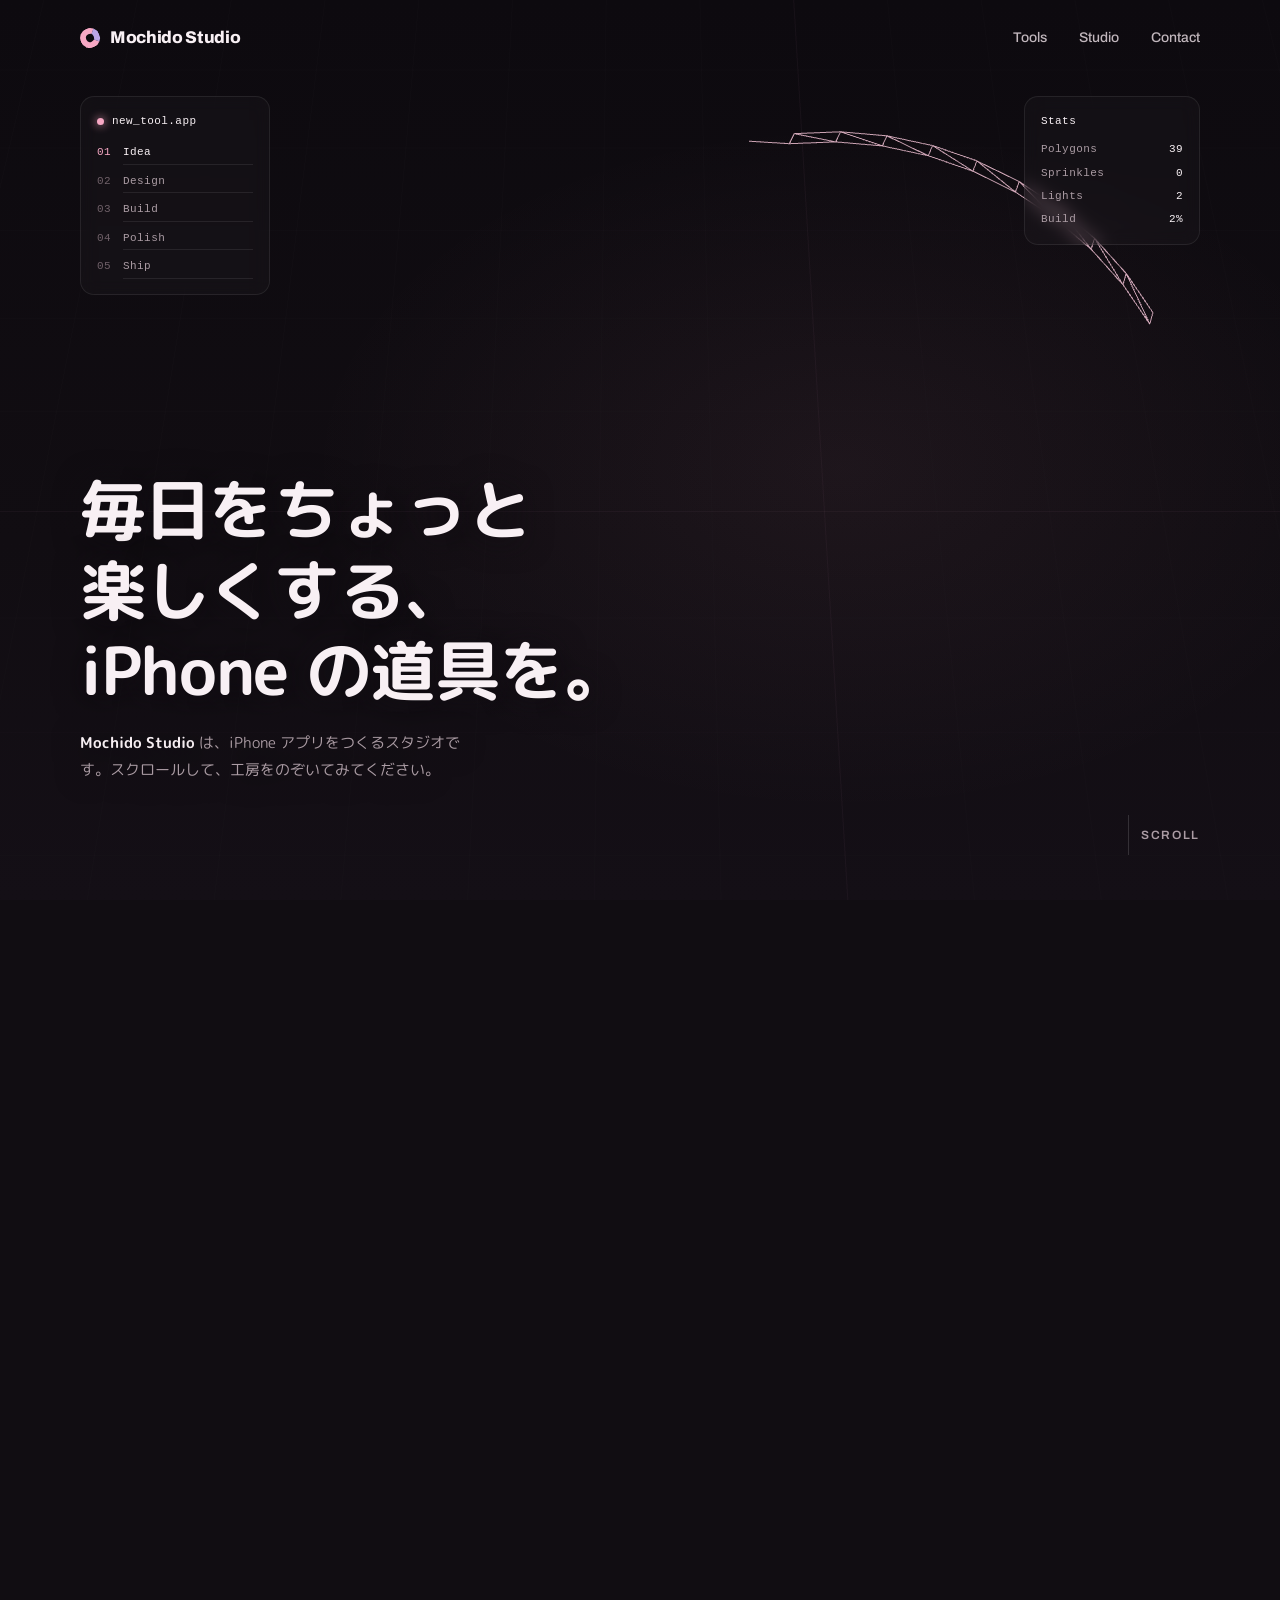
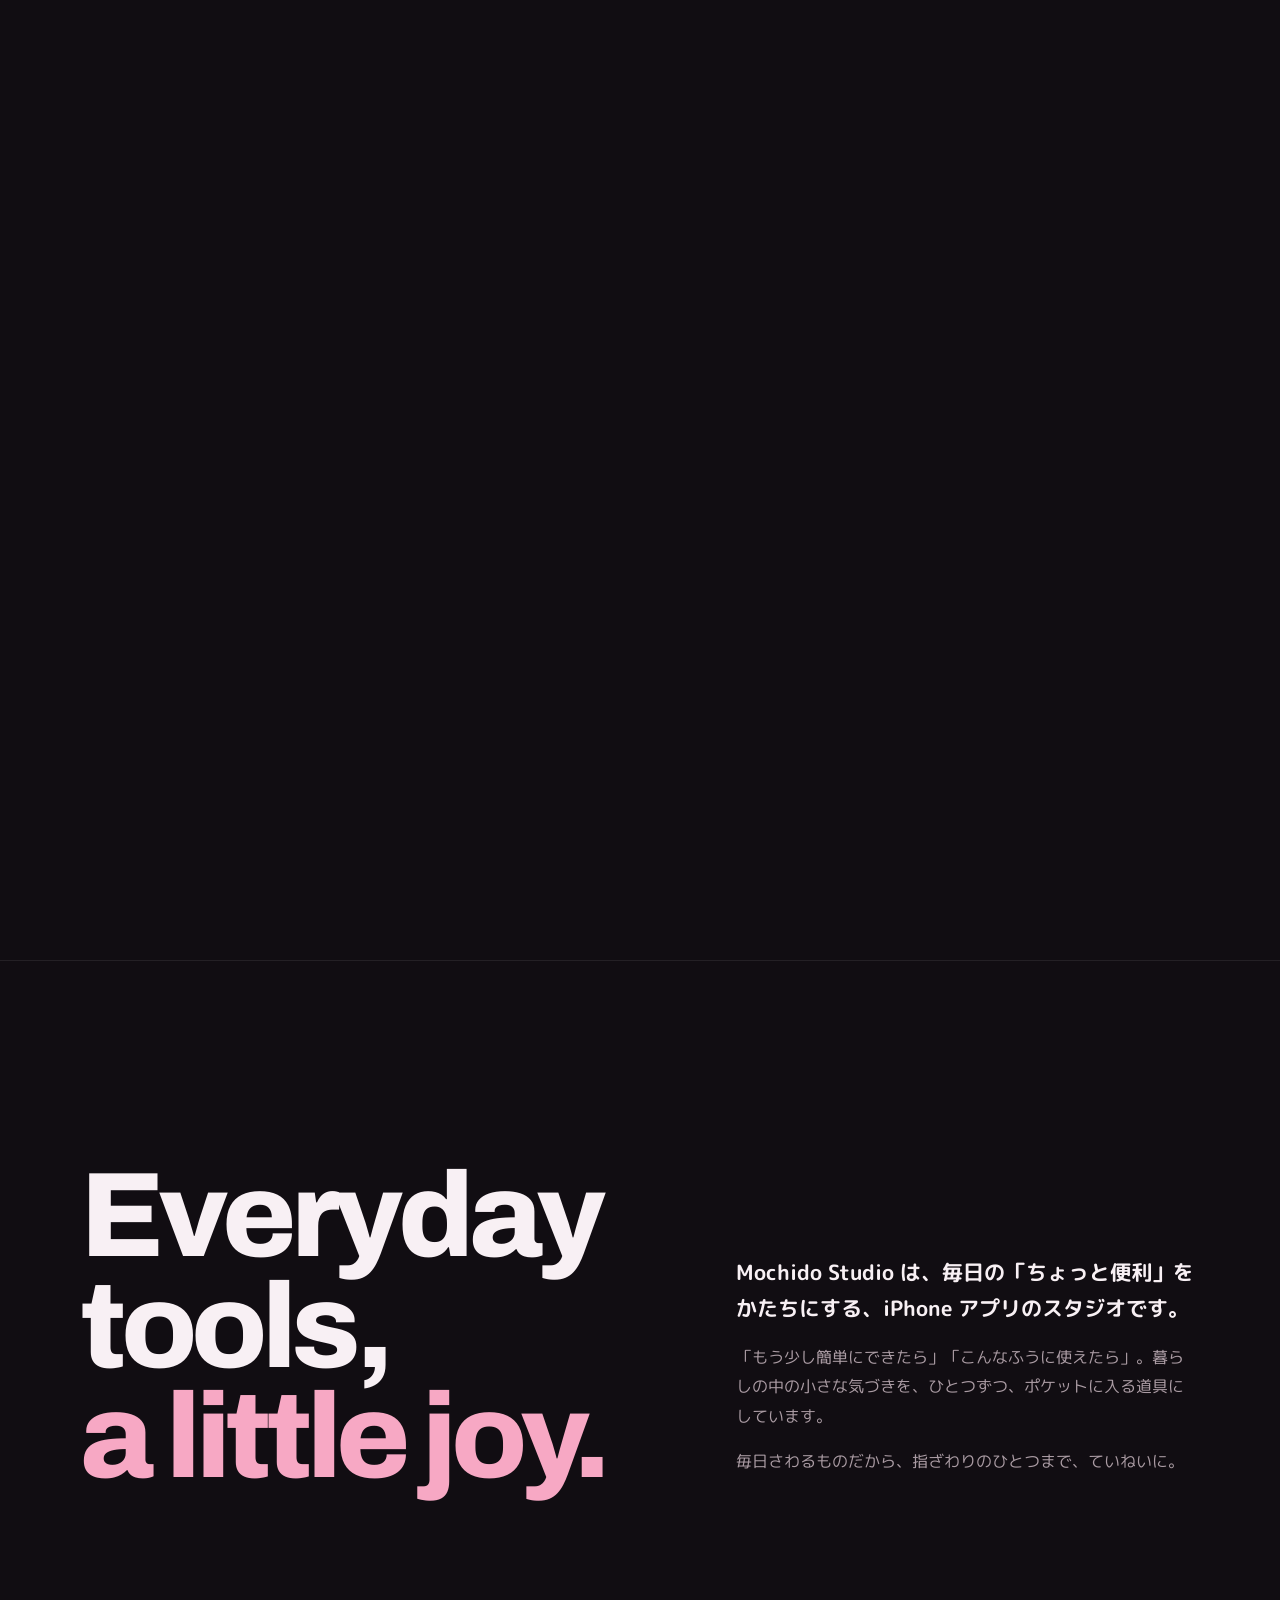
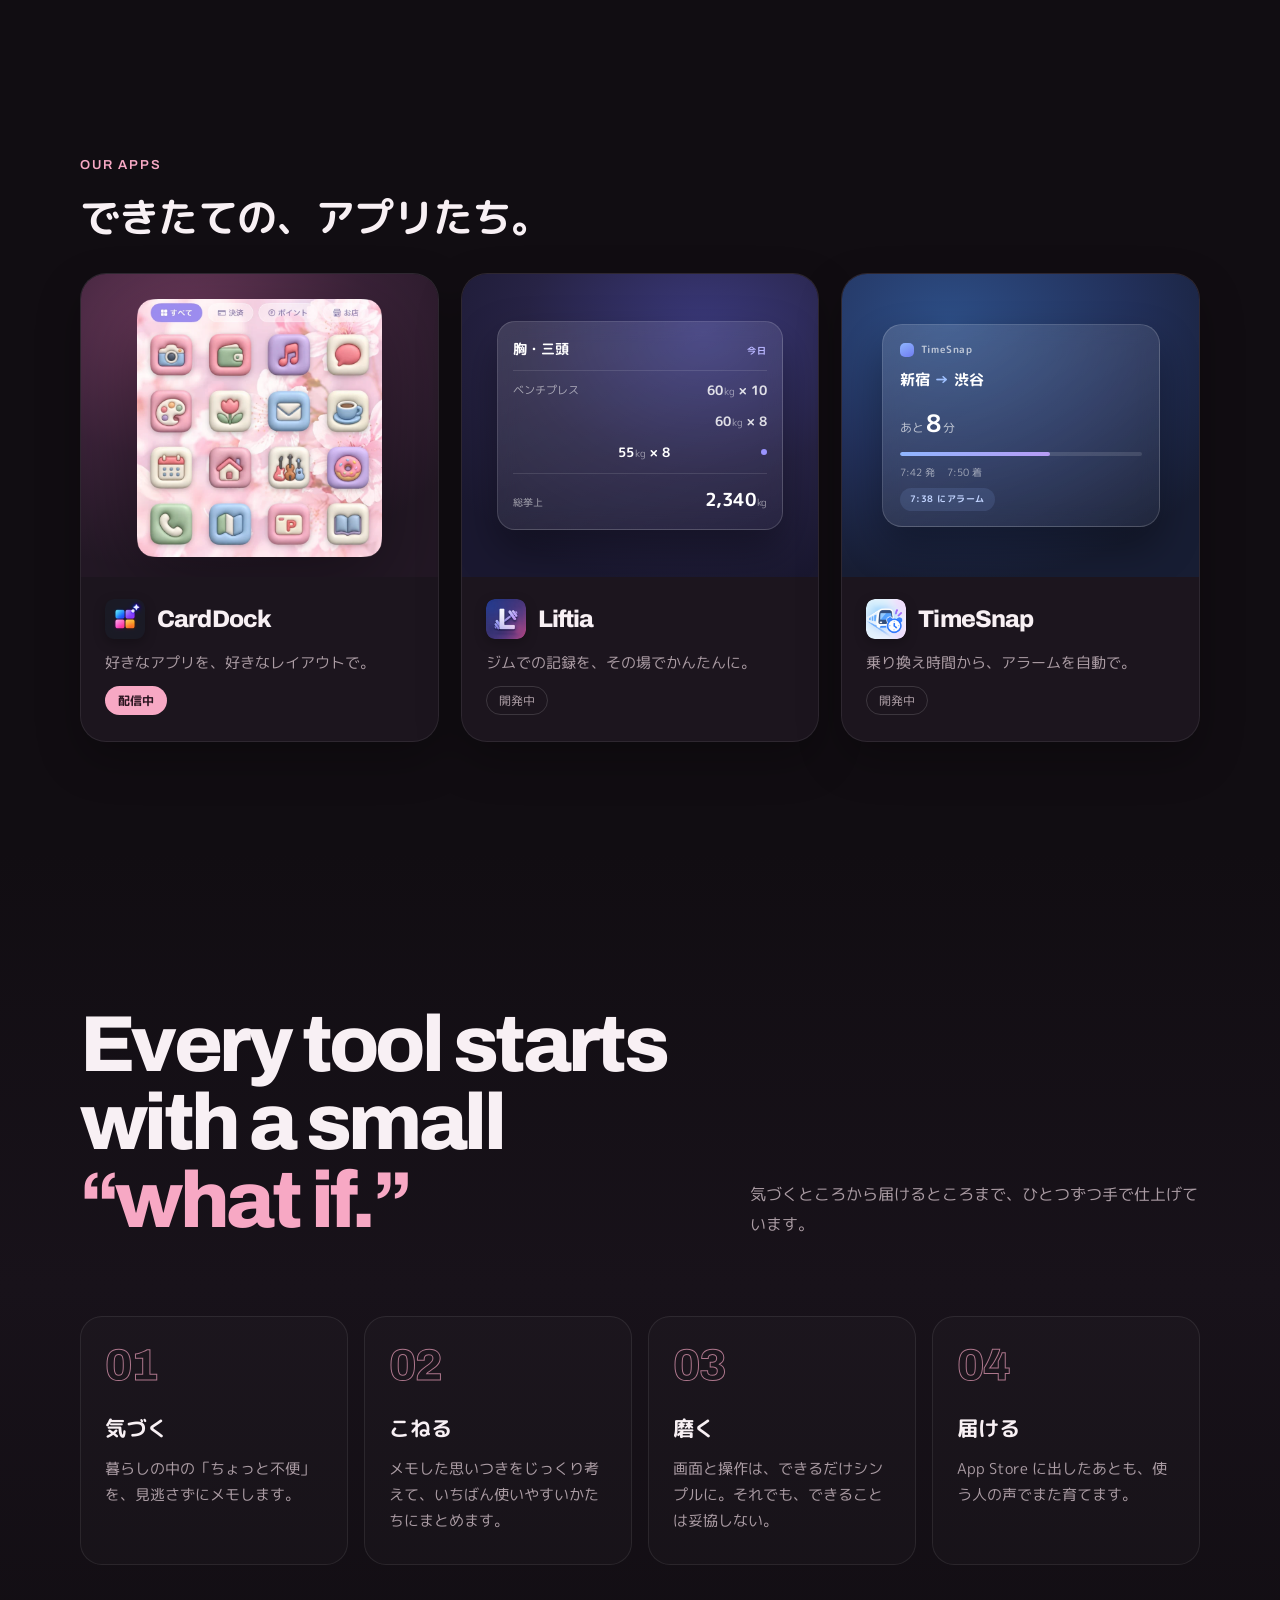
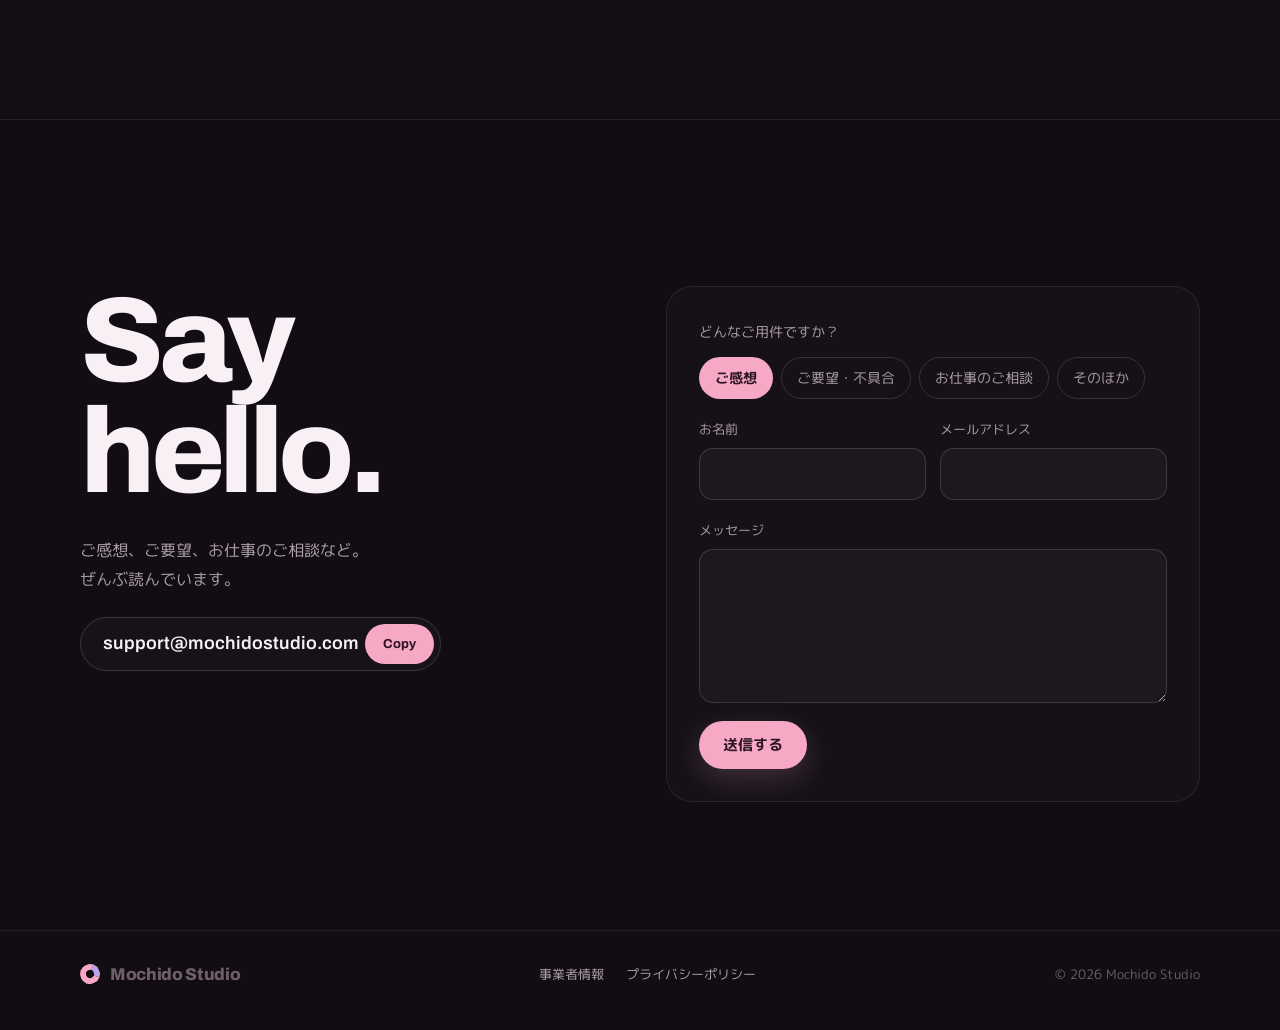
==== commit 7f0de131: "お問い合わせフォームを Web3Forms で送れるようにする Co-Authored-By: Claude Opus 5.5 <noreply@anthropic.com>" ====
--- a/index.html
+++ b/index.html
@@ -231,8 +231,8 @@
   window.addEventListener('scroll', on, { passive: true }); on();
 })();
 (function () {
-  /* お問い合わせ: Web3Forms に送る。アクセスキーが無いあいだは、メールアプリを開いて同じ内容を書き込む */
-  var ACCESS_KEY = '';
+  /* お問い合わせ: Web3Forms に送る（キーは公開してよいもの）。キーを外すと、メールアプリを開いて同じ内容を書き込む */
+  var ACCESS_KEY = '9693dacd-8fd6-46f7-bf6a-e9b163b0a30d';
   var form = document.getElementById('contact-form');
   if (!form) return;
   var status = form.querySelector('.contact-status');
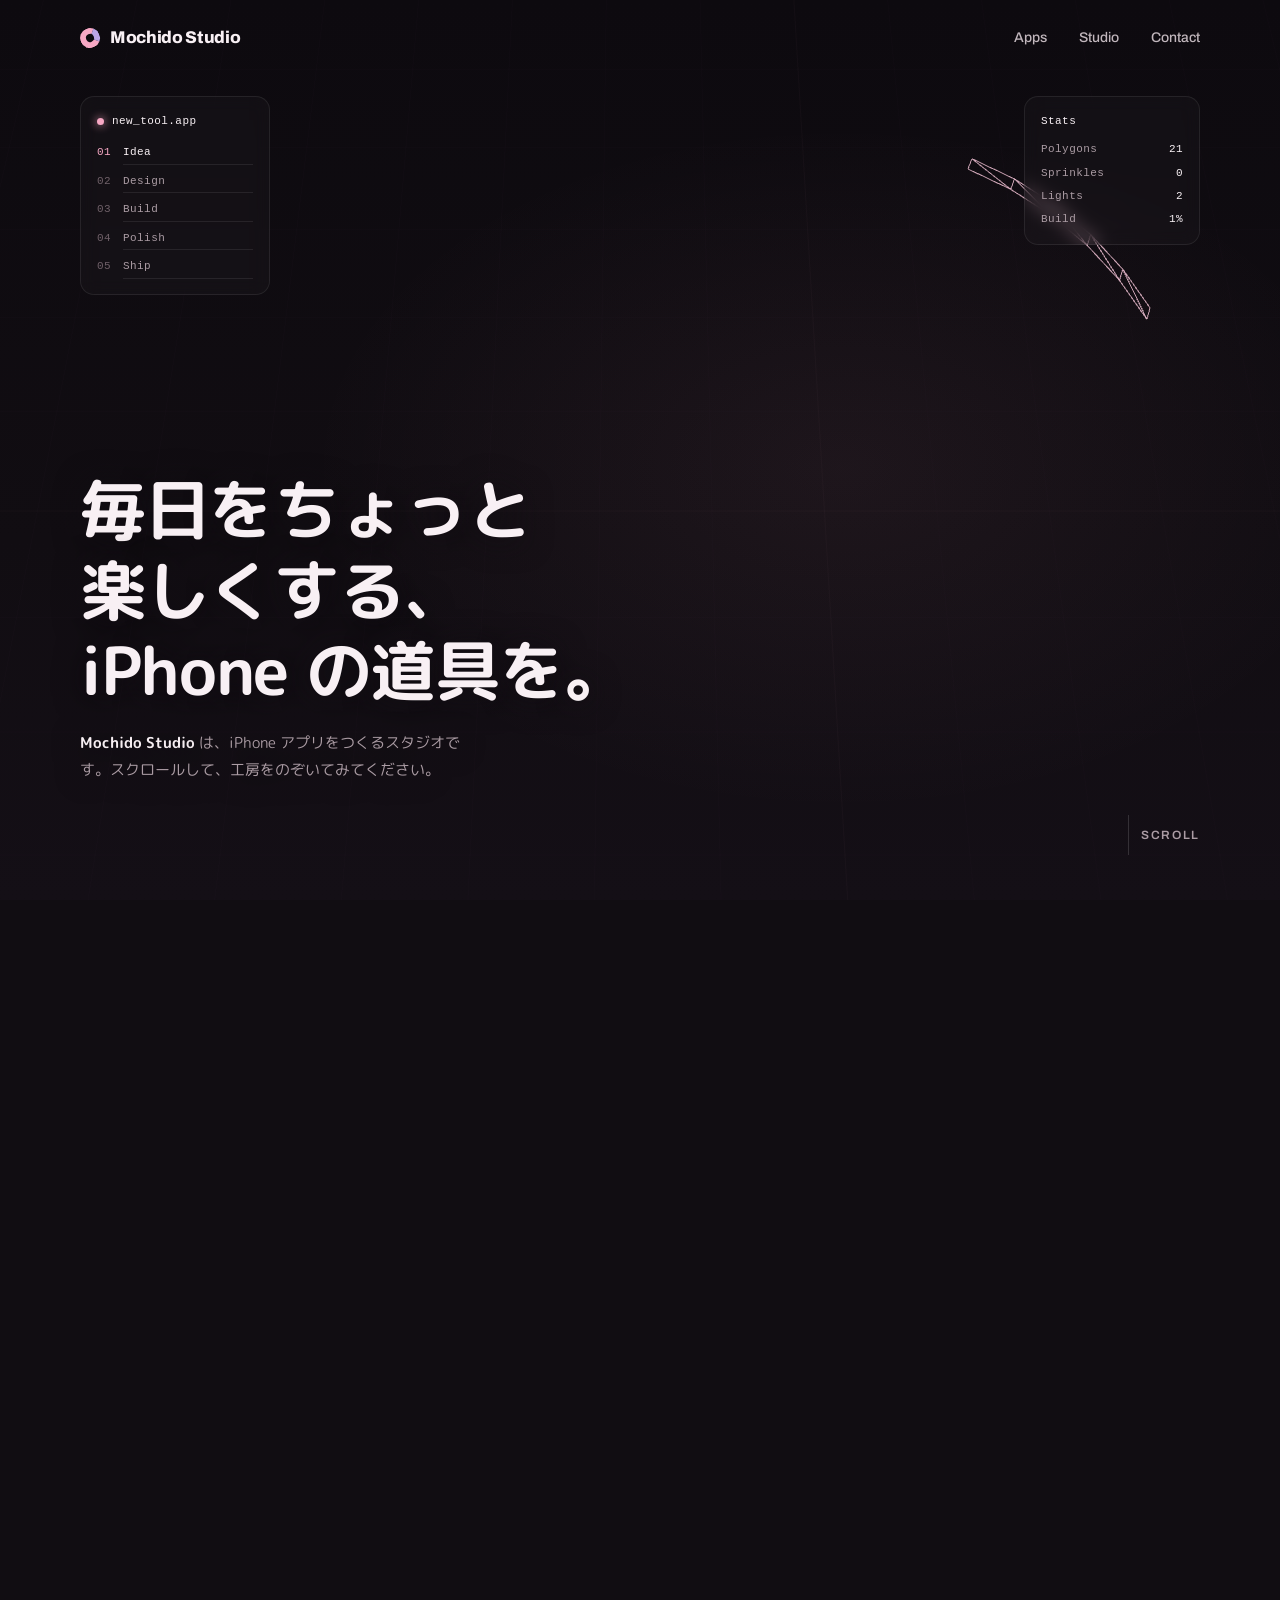
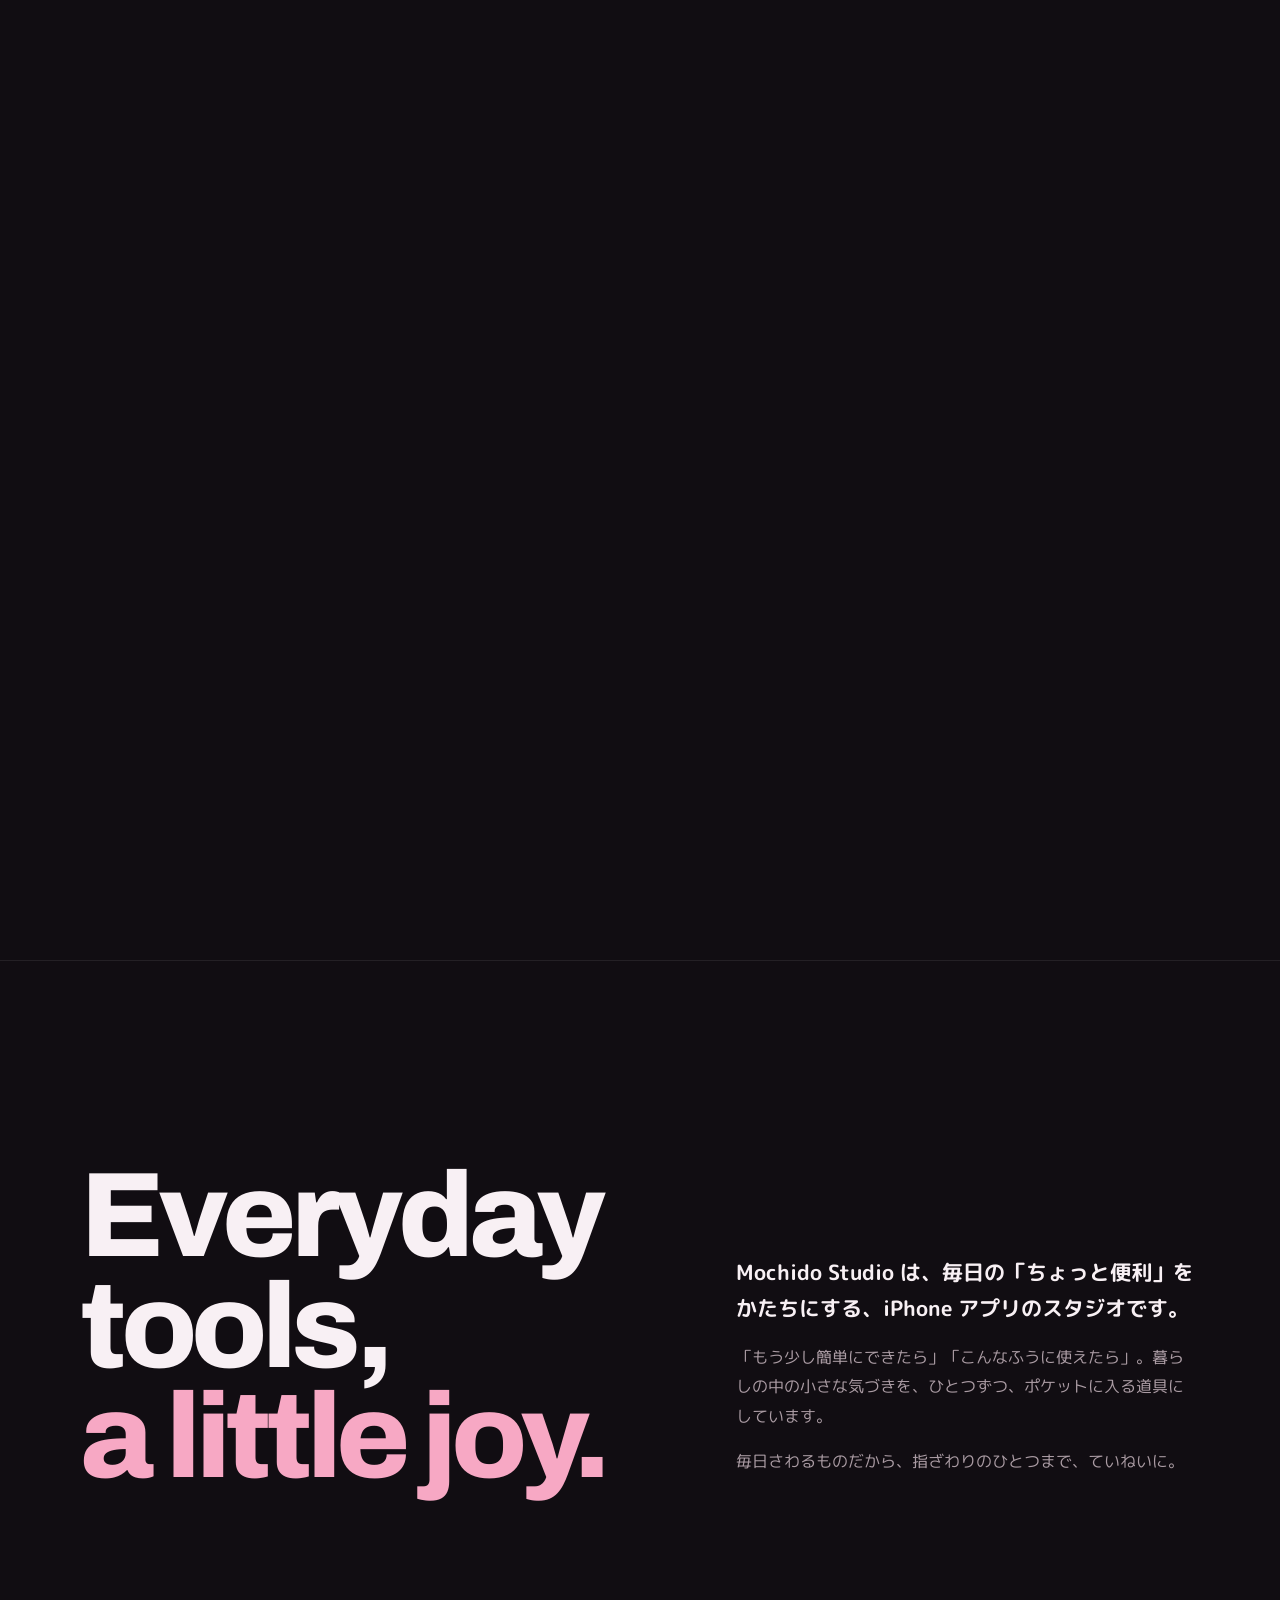
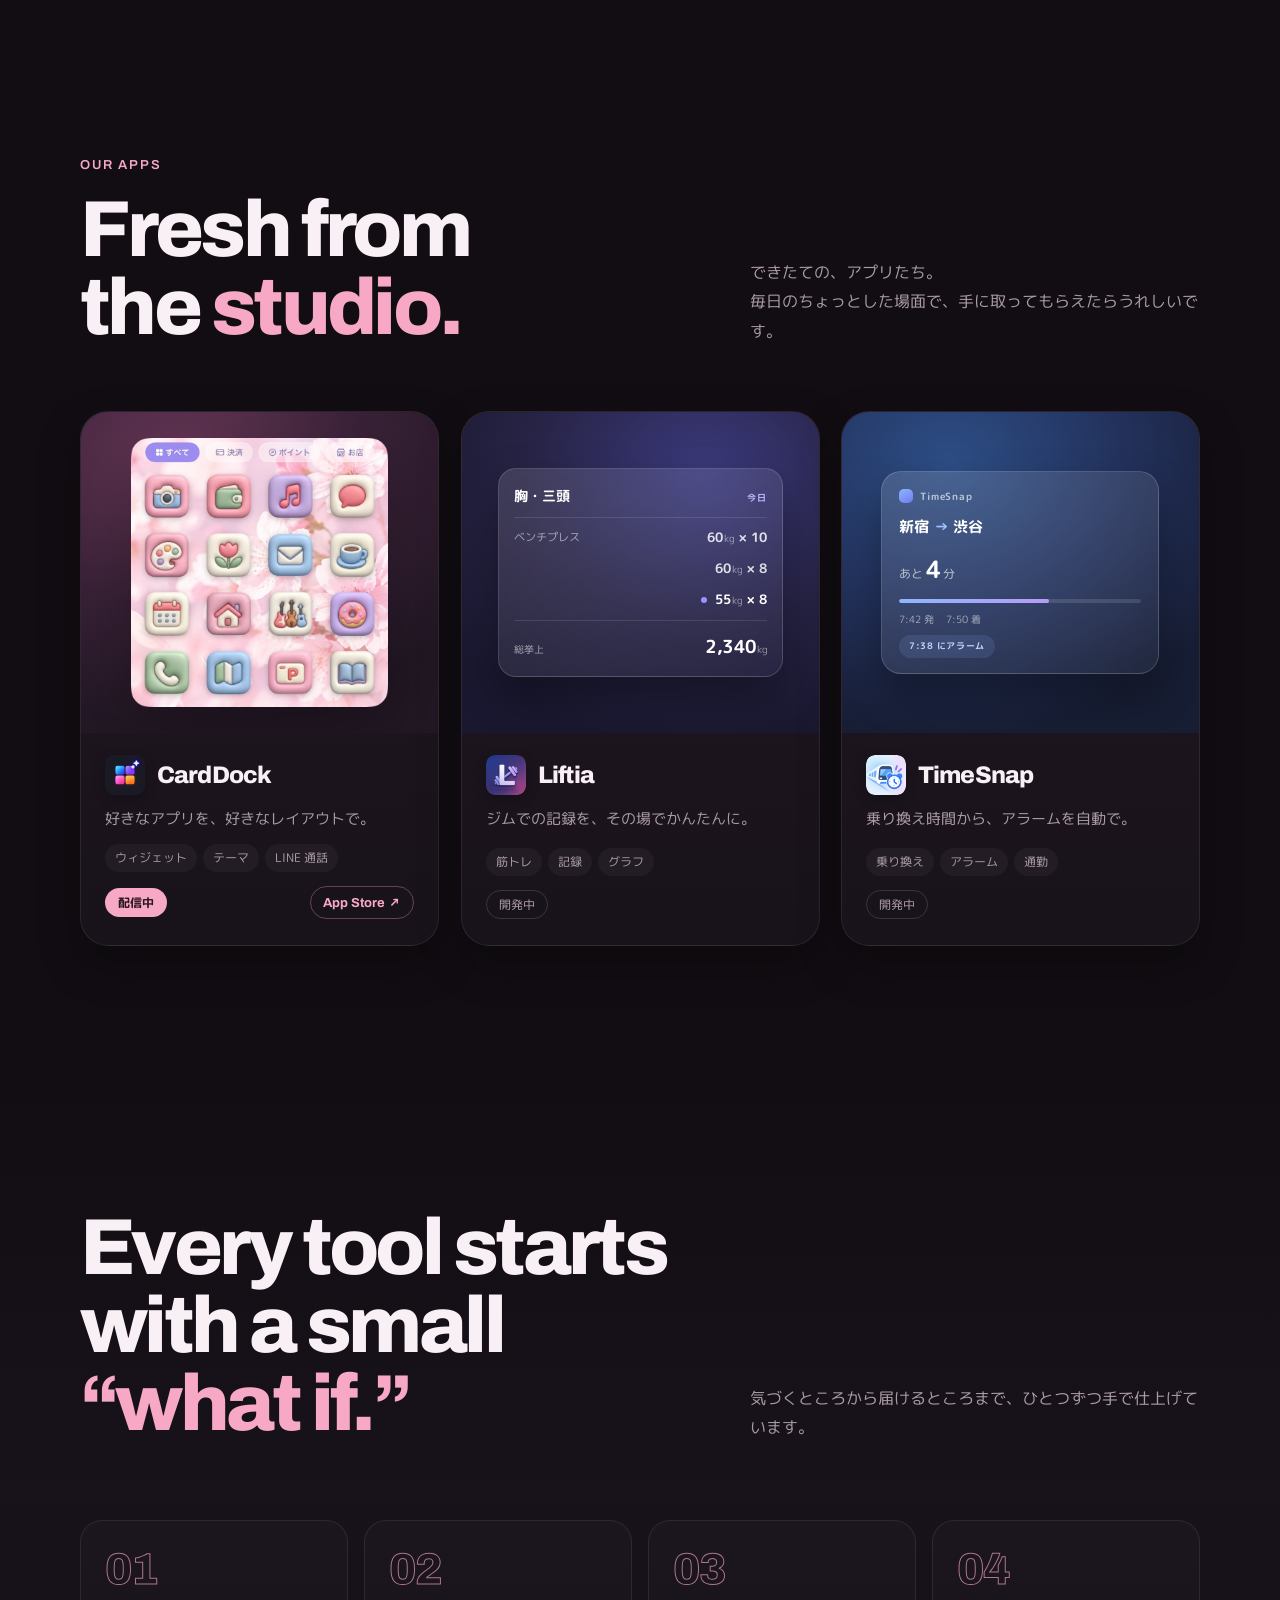
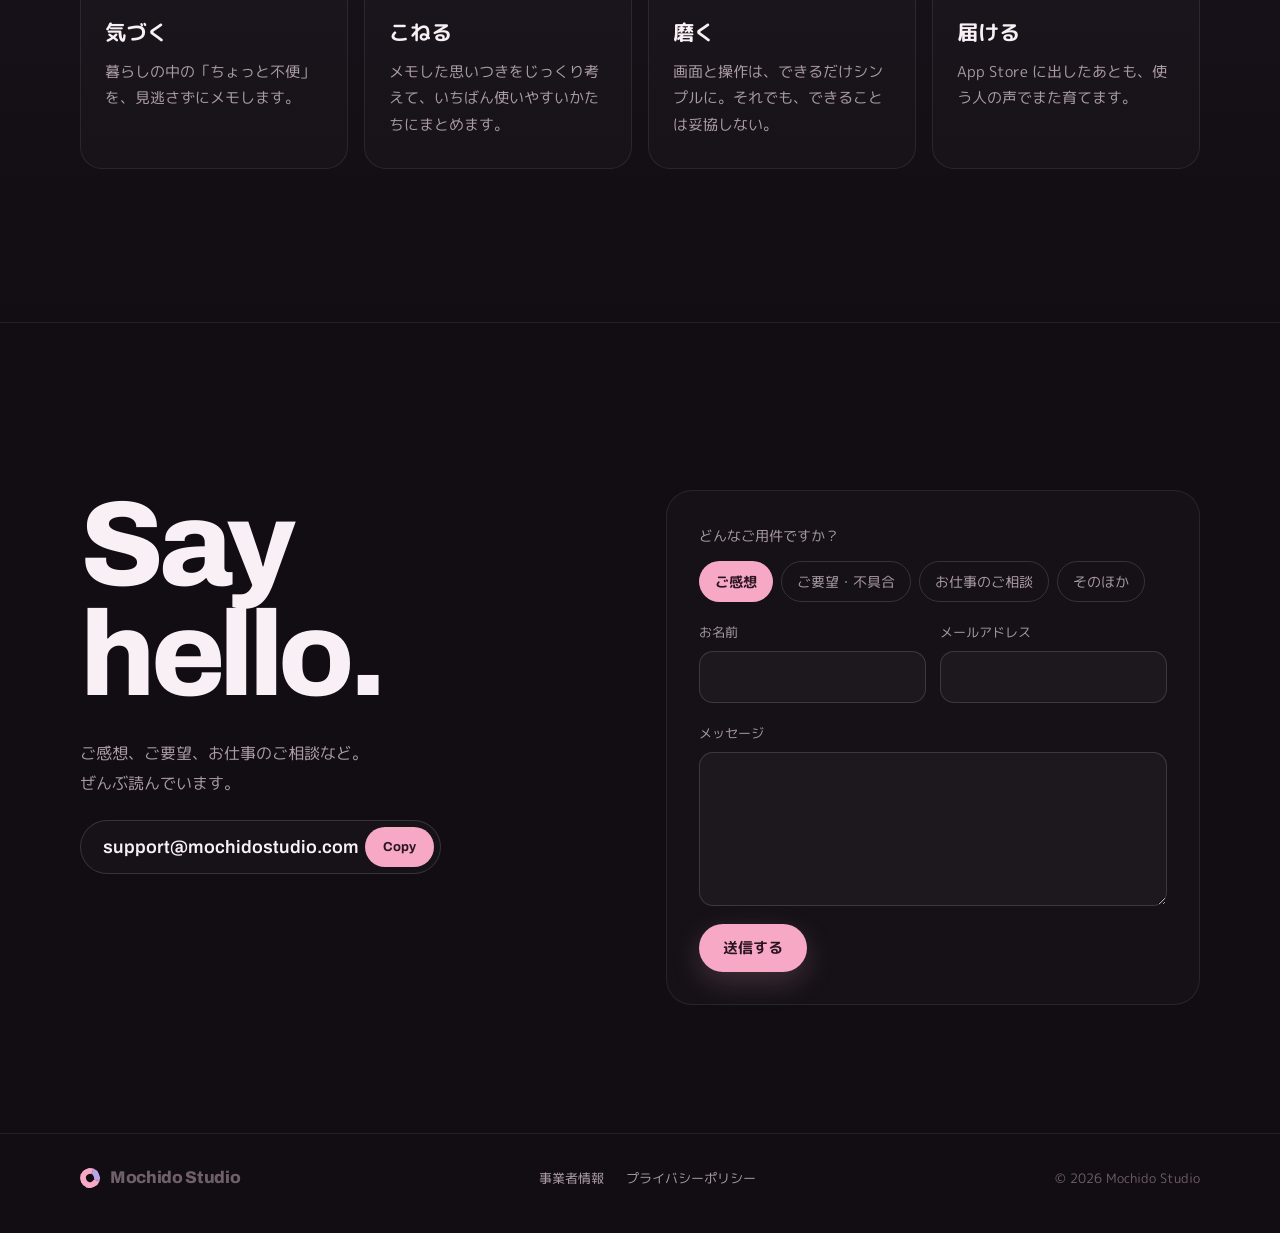
==== commit 63d84076: "メニューの Tools を Apps に。アプリの一覧を作り直す（Fresh from the studio. の見出し、タグ、App Store へのリンク、画面に入ると順に浮かぶ、マウスで傾いて光" ====
--- a/index.html
+++ b/index.html
@@ -34,7 +34,7 @@
 <header class="site-header" id="top">
   <a class="brand" href="/"><i aria-hidden="true"></i>Mochido Studio</a>
   <nav aria-label="メインナビゲーション">
-    <a href="#bench">Tools</a>
+    <a href="#apps">Apps</a>
     <a href="#studio">Studio</a>
     <a href="#hello">Contact</a>
   </nav>
@@ -83,7 +83,7 @@
       <div class="cap cap-last">
         <p>iPhone の、<br>毎日の道具に。</p>
         <div class="cap-actions">
-          <a class="btn btn-primary" href="#bench">つくっているもの</a>
+          <a class="btn btn-primary" href="#apps">つくっているもの</a>
           <a class="btn btn-ghost" href="#studio">スタジオについて</a>
         </div>
       </div>
@@ -102,47 +102,55 @@
   </div>
 </section>
 
-<section class="bench" id="bench" aria-labelledby="bench-title">
+<section class="bench" id="apps" aria-labelledby="bench-title">
   <div class="wrap">
-    <div class="section-head">
-      <p class="kicker">Our apps</p>
-      <h2 id="bench-title">できたての、アプリたち。</h2>
+    <div class="apps-head">
+      <div>
+        <p class="kicker">Our apps</p>
+        <h2 class="display display-sm" id="bench-title">Fresh from<br>the <em>studio.</em></h2>
+      </div>
+      <p class="apps-lede">できたての、アプリたち。<br>毎日のちょっとした場面で、手に取ってもらえたらうれしいです。</p>
     </div>
   </div>
   <div class="app-rail">
-    <article class="app-card is-carddock">
+    <article class="app-card reveal is-carddock" style="--i:0">
+      <span class="app-shine" aria-hidden="true"></span>
       <div class="app-art" aria-hidden="true"><div class="art-in">
         <img class="art-shot" src="/assets/carddock-widget.webp" width="720" height="756" alt="" loading="lazy" decoding="async">
       </div></div>
       <div class="app-meta">
         <h3 class="app-id"><img src="/assets/icons/carddock.png" width="40" height="40" alt="" class="app-mark" loading="lazy"><a href="/carddock/">CardDock</a></h3>
         <p>好きなアプリを、好きなレイアウトで。</p>
-        <span class="app-status st-live">配信中</span>
-      </div>
-      <span class="app-peek" aria-hidden="true">View app ↗</span>
+        <ul class="app-tags"><li>ウィジェット</li><li>テーマ</li><li>LINE 通話</li></ul>
+        <div class="app-foot"><span class="app-status st-live">配信中</span><a class="app-store" href="https://apps.apple.com/app/id6811987779" target="_blank" rel="noopener">App Store ↗</a></div>
+      </div>
+      <span class="app-peek" aria-hidden="true">詳しく見る →</span>
     </article>
-    <article class="app-card is-liftia">
+    <article class="app-card reveal is-liftia" style="--i:1">
+      <span class="app-shine" aria-hidden="true"></span>
       <div class="app-art" aria-hidden="true"><div class="art-in">
         <div class="mock mock-log">
           <span class="lg-head"><b>胸・三頭</b><em>今日</em></span>
           <span class="lg-row"><i>ベンチプレス</i><b>60<small>kg</small> × 10</b></span>
           <span class="lg-row"><i>　</i><b>60<small>kg</small> × 8</b></span>
           <span class="lg-row is-now"><i>　</i><b>55<small>kg</small> × 8</b></span>
-          <span class="lg-foot"><em>総挙上</em><b>2,340<small>kg</small></b></span>
+          <span class="lg-foot"><em>総挙上</em><b><span data-count="2340">2,340</span><small>kg</small></b></span>
         </div>
       </div></div>
       <div class="app-meta">
         <h3 class="app-id"><img src="/assets/icons/liftia.png" width="40" height="40" alt="" class="app-mark" loading="lazy">Liftia</h3>
         <p>ジムでの記録を、その場でかんたんに。</p>
-        <span class="app-status">開発中</span>
+        <ul class="app-tags"><li>筋トレ</li><li>記録</li><li>グラフ</li></ul>
+        <div class="app-foot"><span class="app-status">開発中</span></div>
       </div>
     </article>
-    <article class="app-card is-timesnap">
+    <article class="app-card reveal is-timesnap" style="--i:2">
+      <span class="app-shine" aria-hidden="true"></span>
       <div class="app-art" aria-hidden="true"><div class="art-in">
         <div class="mock mock-transit">
           <span class="sn-top"><i></i>TimeSnap</span>
           <span class="sn-route">新宿<em>→</em>渋谷</span>
-          <span class="sn-eta">あと<strong>8</strong>分</span>
+          <span class="sn-eta">あと<strong data-countdown>8</strong>分</span>
           <span class="sn-bar"><i></i></span>
           <span class="sn-foot"><em>7:42 発</em><em>7:50 着</em></span>
           <span class="sn-alarm">7:38 にアラーム</span>
@@ -151,7 +159,8 @@
       <div class="app-meta">
         <h3 class="app-id"><img src="/assets/icons/timesnap.png" width="40" height="40" alt="" class="app-mark" loading="lazy">TimeSnap</h3>
         <p>乗り換え時間から、アラームを自動で。</p>
-        <span class="app-status">開発中</span>
+        <ul class="app-tags"><li>乗り換え</li><li>アラーム</li><li>通勤</li></ul>
+        <div class="app-foot"><span class="app-status">開発中</span></div>
       </div>
     </article>
   </div>
@@ -270,6 +279,49 @@
     }).then(function () { button.disabled = false; });
   });
 })();
+(function () {
+  /* アプリのカード: 画面に入ったら順に浮かび上がる・マウスで少し傾いて光が動く */
+  var cards = [].slice.call(document.querySelectorAll('.app-card'));
+  var calm = matchMedia('(prefers-reduced-motion: reduce)').matches;
+  if (!cards.length) return;
+  if (calm || !('IntersectionObserver' in window)) { cards.forEach(function (c) { c.classList.add('is-in'); }); }
+  else {
+    document.documentElement.classList.add('reveal-ready');
+    var io = new IntersectionObserver(function (es) {
+      es.forEach(function (e) {
+        if (!e.isIntersecting) return;
+        e.target.classList.add('is-in');
+        io.unobserve(e.target);
+        var n = e.target.querySelector('[data-count]');
+        if (n) countUp(n, +n.dataset.count);
+      });
+    }, { threshold: 0.2 });
+    cards.forEach(function (c) { io.observe(c); });
+  }
+  function countUp(el, to) {
+    var t0 = performance.now();
+    (function step(now) {
+      var k = Math.min(1, (now - t0) / 1400), e = 1 - Math.pow(1 - k, 3);
+      el.textContent = Math.round(to * e).toLocaleString('en-US');
+      if (k < 1) requestAnimationFrame(step);
+    })(t0);
+  }
+  if (!calm && matchMedia('(hover: hover) and (pointer: fine)').matches) {
+    cards.forEach(function (c) {
+      c.addEventListener('pointermove', function (e) {
+        var r = c.getBoundingClientRect(), x = (e.clientX - r.left) / r.width, y = (e.clientY - r.top) / r.height;
+        c.style.setProperty('--mx', (x * 100).toFixed(1) + '%');
+        c.style.setProperty('--my', (y * 100).toFixed(1) + '%');
+        c.style.setProperty('--ry', ((x - .5) * 7).toFixed(2) + 'deg');
+        c.style.setProperty('--rx', ((.5 - y) * 6).toFixed(2) + 'deg');
+      });
+      c.addEventListener('pointerleave', function () { ['--rx', '--ry'].forEach(function (k) { c.style.removeProperty(k); }); });
+    });
+  }
+  /* TimeSnap の「あと ◯ 分」がゆっくり減って、また戻る */
+  var cd = document.querySelector('[data-countdown]');
+  if (cd && !calm) { var m = 8; setInterval(function () { m = m <= 3 ? 8 : m - 1; cd.textContent = m; }, 2600); }
+})();
 </script>
 </body>
 </html>
--- a/assets/home.css
+++ b/assets/home.css
@@ -104,16 +104,36 @@
 .statement-copy .lede { color: var(--ink); font-size: clamp(18px, 1.7vw, 21px); font-weight: 700; line-height: 1.7; }
 
 .bench { padding: clamp(60px, 9vw, 110px) 0; }
-.section-head { margin-bottom: 30px; }
+.apps-head { display: grid; grid-template-columns: 1.4fr 1fr; gap: 40px; align-items: end; margin-bottom: clamp(36px, 5vw, 64px); }
+.apps-lede { margin: 0; color: var(--sub); }
 .section-head h2 { margin: 0; font-size: clamp(26px, 3.2vw, 40px); line-height: 1.3; letter-spacing: -.02em; }
 
 .app-rail { max-width: 1200px; margin-inline: auto; padding-left: var(--gutter); padding-right: var(--gutter); display: grid; grid-template-columns: repeat(3, 1fr); gap: 22px; }
-.app-card { position: relative; display: flex; flex-direction: column; overflow: hidden; background: #1c151e; border: 1px solid var(--line); border-radius: 26px; box-shadow: 0 18px 44px #00000040; transition: transform .25s cubic-bezier(.22, .7, .2, 1), border-color .25s, box-shadow .25s; }
-.app-card:has(a):hover { transform: translateY(-4px); border-color: #f7a8c455; box-shadow: 0 26px 58px #00000059; }
+.app-card { --glow: #f7a8c4; position: relative; display: flex; flex-direction: column; overflow: hidden; background: linear-gradient(180deg, #211823, #18121a); border: 1px solid var(--line); border-radius: 28px; box-shadow: 0 18px 44px #00000040;
+  transform: perspective(1000px) rotateX(var(--rx, 0deg)) rotateY(var(--ry, 0deg)) translateY(var(--lift, 0px)); transition: transform .35s cubic-bezier(.22, .7, .2, 1), border-color .3s, box-shadow .3s, opacity .7s; }
+.is-liftia { --glow: #9a94ff; }
+.is-timesnap { --glow: #8fb6ff; }
+.app-card:hover { --lift: -6px; border-color: color-mix(in srgb, var(--glow) 40%, transparent); box-shadow: 0 30px 70px -18px color-mix(in srgb, var(--glow) 45%, transparent), 0 18px 44px #00000059; transition: transform .12s linear, border-color .3s, box-shadow .3s; }
+.app-shine { position: absolute; inset: 0; z-index: 2; pointer-events: none; border-radius: inherit; opacity: 0; transition: opacity .3s; background: radial-gradient(420px circle at var(--mx, 50%) var(--my, 0%), color-mix(in srgb, var(--glow) 22%, transparent), transparent 60%); }
+.app-card:hover .app-shine { opacity: 1; }
+.reveal-ready .app-card.reveal:not(.is-in) { opacity: 0; --lift: 36px; }
+.reveal-ready .app-card.reveal { transition-delay: calc(var(--i, 0) * 110ms); }
+.reveal-ready .app-card.reveal.is-in:hover { transition-delay: 0s; }
+.app-tags { list-style: none; margin: 2px 0 4px; padding: 0; display: flex; flex-wrap: wrap; gap: 6px; }
+.app-tags li { font-size: 12px; color: var(--sub); padding: 3px 10px; border-radius: 999px; background: #ffffff0a; }
+.app-foot { display: flex; align-items: center; justify-content: space-between; gap: 10px; width: 100%; }
+.app-store { position: relative; z-index: 4; font: 700 13px var(--en); color: var(--pink); text-decoration: none; padding: 6px 12px; border-radius: 999px; border: 1px solid #f7a8c455; transition: background .2s; }
+.app-store:hover { background: #f7a8c41f; }
+.art-shot { animation: float 6s ease-in-out infinite; }
+@keyframes float { 50% { transform: translateY(-8px) rotate(-1deg); } }
+.lg-row.is-now b::before { animation: pulse 1.6s ease-in-out infinite; }
+@keyframes pulse { 50% { transform: scale(1.8); opacity: .4; } }
+.sn-bar i { animation: ride 5.2s ease-in-out infinite; }
+@keyframes ride { 0% { width: 30%; } 60%, 100% { width: 92%; } }
 .app-card:focus-within { outline: 3px solid var(--pink); outline-offset: -3px; }
-.app-art { position: relative; aspect-ratio: 4 / 3.4; overflow: hidden; }
+.app-art { position: relative; aspect-ratio: 4 / 3.6; overflow: hidden; }
 .art-in { position: absolute; inset: 0; display: grid; place-items: center; transition: transform .3s cubic-bezier(.22, .7, .2, 1); }
-.app-card:has(a):hover .art-in { transform: scale(1.03); }
+.app-card:hover .art-in { transform: scale(1.04); }
 .art-shot { width: auto; height: 84%; max-width: 82%; object-fit: contain; filter: drop-shadow(0 20px 38px #00000059); }
 .is-carddock .app-art { background: radial-gradient(92% 82% at 30% 16%, #6d3a5c 0%, #3a2238 56%, #231825 100%); }
 .is-liftia .app-art { background: radial-gradient(90% 84% at 68% 20%, #3b3a7d 0%, #272345 56%, #1a1830 100%); }
@@ -138,7 +158,7 @@
 .lg-row b { font-size: 13px; color: #ffffffd6; }
 .lg-row small, .lg-foot small { font-size: 10px; font-weight: 400; color: #ffffff87; margin-left: 1px; }
 .lg-row.is-now b { color: #fff; }
-.lg-row.is-now::after { content: ""; width: 6px; height: 6px; border-radius: 50%; background: #9a94ff; flex: none; margin-left: -4px; }
+.lg-row.is-now b::before { content: ""; display: inline-block; width: 6px; height: 6px; margin-right: 8px; vertical-align: middle; border-radius: 50%; background: #9a94ff; }
 .lg-foot { display: flex; align-items: baseline; justify-content: space-between; gap: 8px; margin-top: 2px; padding-top: 9px; border-top: 1px solid #ffffff1c; }
 .lg-foot em { font-style: normal; font-size: 10px; color: #ffffff8f; }
 .lg-foot b { font-size: 18px; color: #fff; letter-spacing: -.035em; }
@@ -204,7 +224,7 @@
 
 /* ---------- small screens ---------- */
 @media (max-width: 900px) {
-  .statement-grid, .process-head, .hello-grid { grid-template-columns: 1fr; }
+  .statement-grid, .process-head, .hello-grid, .apps-head { grid-template-columns: 1fr; }
   .steps { grid-template-columns: 1fr 1fr; }
   .hud-stats { display: none; }
   .app-rail { display: flex; gap: 14px; overflow-x: auto; scroll-snap-type: x mandatory; scroll-padding-inline: var(--gutter); padding-bottom: 6px; scrollbar-width: none; }
@@ -226,6 +246,7 @@
   .field-row { grid-template-columns: 1fr; }
 }
 @media (prefers-reduced-motion: reduce) {
-  .cap, .btn, .tool-icon, .steps li { transition: none; }
+  .cap, .btn, .steps li, .app-card { transition: none; }
+  .art-shot, .lg-row.is-now b::before, .sn-bar i { animation: none; }
   .lab-cue i::after, .hud-file i { animation: none; }
 }
